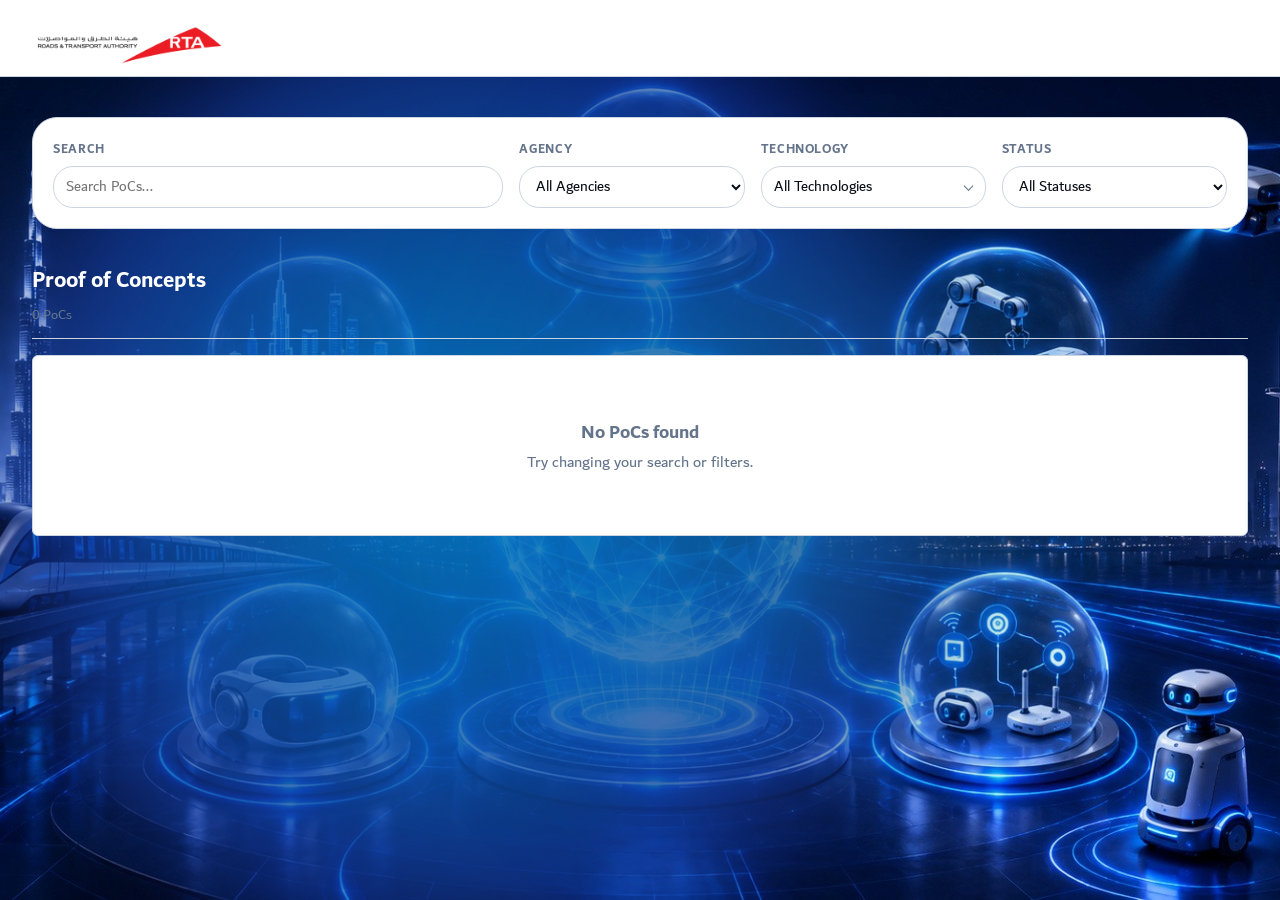
==== index.html @ e1329994 "DOCKER" ====
<!DOCTYPE html>
<html lang="en">
<head>
    <meta charset="UTF-8">
    <meta name="viewport" content="width=device-width, initial-scale=1.0">
    <meta name="description" content="Browse and filter proof-of-concept pilot projects by agency, technology, and status.">

    <title>PoC Gallery</title>

    <link rel="stylesheet" href="css/style.css">
    <link rel="icon" href="assets/favicon.png">
</head>

<body>
    <div id="app">

        <header class="header">
            <div class="header-content">
                <img 
                    src="assets/logo.png" 
                    alt="Logo" 
                    class="logo"
                    style="width: 200px;">
                <!-- <div class="header-actions">
                    <button class="header-button" id="refresh-button" type="button">
                        Refresh
                    </button>
                </div> -->
            </div>
        </header>

        <main class="main-content">

            <section class="filter-bar" role="search" aria-label="Filter proof-of-concepts">
                <div class="search-container">
                    <label for="search-input">Search</label>
                    <input
                        type="text"
                        id="search-input"
                        placeholder="Search PoCs..."
                        autocomplete="off"
                    >
                </div>

                <div class="filter-container">
                    <label for="agency-filter">Agency</label>
                    <select id="agency-filter">
                        <option value="all">All Agencies</option>
                    </select>
                </div>

                <div class="filter-container">
                <label>
                    Technology
                </label>

                <!-- CHANGED CLASS NAME -->
                <div
                    class="technology-multi-select"
                    id="technology-multi-select"
                >

                    <!-- CHANGED CLASS NAME -->
                    <button
                        type="button"
                        class="technology-trigger"
                        id="technology-trigger"
                    >

                        <span id="technology-selected-text">
                            All Technologies
                        </span>

                        <!-- Removed separate arrow span since CSS handles it via ::after -->

                    </button>

                    <!-- CHANGED CLASS NAME -->
                    <div
                        class="technology-menu"
                        id="technology-menu"
                        hidden
                    ></div>

                </div>
            </div>

                <div class="filter-container">
                    <label for="status-filter">Status</label>
                    <select id="status-filter">
                        <option value="all">All Statuses</option>
                        <option value="Complete">Complete</option>
                        <option value="In Progress">In Progress</option>
                        <option value="Planning">Planning</option>
                    </select>
                </div>
            </section>

            <section class="dashboard">
                <section class="gallery-section" aria-labelledby="gallery-heading">
                    <div class="section-header">
                        <div>
                            <h2 id="gallery-heading" style="color: white;">Proof of Concepts</h2>
                            <p id="poc-count" aria-live="polite" aria-atomic="true">0 PoCs</p>
                        </div>
                    </div>

                    <div
                        class="poc-grid"
                        id="poc-grid"
                        aria-live="polite"
                    ></div>

                    <div class="empty-state" id="empty-state" hidden>
                        <h3>No PoCs found</h3>
                        <p>Try changing your search or filters.</p>
                    </div>
                </section>
            </section>

        </main>

        <div
            class="modal-overlay"
            id="details-modal"
            aria-hidden="true"
        >
            <div
                class="details-modal"
                role="dialog"
                aria-modal="true"
                aria-labelledby="modal-title"
            >
                <div class="modal-header">
                    <h2 id="modal-title">PoC Details</h2>
                    <button
                        class="close-button"
                        id="close-modal"
                        type="button"
                        aria-label="Close details"
                    >
                        <span aria-hidden="true">&times;</span>
                    </button>
                </div>

                <div class="modal-content" id="modal-content"></div>
            </div>
        </div>

    </div>

    <script src="js/app.js"></script>
</body>
</html>
---- css/style.css ----
@font-face {
    font-family: "Dubai";
    src: url("../assets/font/Dubai-Regular.ttf") format("truetype");
    font-weight: 400;
    font-style: normal;
    font-display: swap;
}

@font-face {
    font-family: "Dubai";
    src: url("../assets/font/Dubai-Medium.ttf") format("truetype");
    font-weight: 500;
    font-style: normal;
    font-display: swap;
}

@font-face {
    font-family: "Dubai";
    src: url("../assets/font/Dubai-Bold.ttf") format("truetype");
    font-weight: 700;
    font-style: normal;
    font-display: swap;
}

@font-face {
    font-family: "Dubai";
    src: url("../assets/font/Dubai-Light.ttf") format("truetype");
    font-weight: 300;
    font-style: normal;
    font-display: swap;
}

/* =========================================================
   GOVERNMENT DIGITAL PORTAL
   Bright / Professional Light Mode / Modern Clean
========================================================= */

:root {
    /* Core surfaces: Bright, clean, crisp whites */
    --bg: #f4f6f9;
    --surface: #ffffff;
    --surface-secondary: #f8fafc;
    --surface-hover: #eef2f6;

    /* Typography */
    --text-primary: #090d16;
    --text-secondary: #334155;
    --text-muted: #64748b;
    --text-light: #94a3b8;

    /* Borders */
    --border: #cbd5e1;
    --border-strong: #94a3b8;

    /* Vibrant Royal Blue Primary */
    --primary: #191c84;
    --primary-dark: #13166e;
    --primary-soft: #eff6ff;

    /* Status - Vibrant Government Indicators */
    --success: #15803d;
    --success-soft: #f0fdf4;

    --warning: #b45309;
    --warning-soft: #fffbeb;

    --info: #0284c7;
    --info-soft: #f0f9ff;

    --danger: #dc2626;
    --danger-soft: #fef2f2;

    /* Fonts */
    --font-body: "Dubai", sans-serif;
    --font-heading: "Dubai", sans-serif;
    --font-mono: "Dubai", sans-serif;

    /* Radius */
    --radius-sm: 4px;
    --radius-md: 6px;
    --radius-lg: 8px;

    /* Shadows */
    --shadow-sm: 0 1px 3px rgba(37, 99, 235, 0.06), 0 1px 2px rgba(15, 23, 42, 0.04);
    --shadow-md: 0 10px 15px -3px rgba(37, 99, 235, 0.08), 0 4px 6px -4px rgba(15, 23, 42, 0.05);
    --shadow-modal: 0 25px 50px -12px rgba(15, 23, 42, 0.25);
}


/* =========================================================
   RESET
========================================================= */

* {
    box-sizing: border-box;
    margin: 0;
    padding: 0;
}

html {
    font-size: 17px; /* Increased base font size for clearer accessibility */
    scroll-behavior: smooth;
}

body {
    min-height: 100vh;
    font-family: var(--font-body);
    color: var(--text-primary);
    background: var(--bg);
    -webkit-font-smoothing: antialiased;
    text-rendering: optimizeLegibility;
}
/* =========================================================
   BACKGROUND IMAGE & PURE CSS HOVERING LIGHT
========================================================= */

body {
    position: relative;
    min-height: 100vh;
    font-family: var(--font-body);
    color: var(--text-primary);
    /* Set your background image here (replace '../assets/img/bgi.jpg' with your actual path) */
    background-image: linear-gradient(rgba(244, 246, 249, 0), rgba(244, 246, 249, 0)), url("../assets/images/bgi.jpeg");
    background-size: cover;
    background-position: center;
    background-attachment: fixed;
    -webkit-font-smoothing: antialiased;
    text-rendering: optimizeLegibility;
    overflow-x: hidden;
}

/* Clear out old canvas or scripts if any remain */
#node-network-canvas {
    display: none !important;
}

/* =========================================================
   PURE CSS HOVERING LIGHT (INCREASED BLOB SIZE)
========================================================= */

body::before {
    content: "";
    position: fixed;
    top: 0;
    left: 0;
    width: 950px;  /* Increased from 550px */
    height: 950px; /* Increased from 550px */
    background: radial-gradient(circle, rgba(2, 132, 199, 0.9) 0%, rgba(25, 28, 132, 0.7) 80%, transparent 80%);
    border-radius: 50%;
    pointer-events: none;
    z-index: -1;
    filter: blur(50px); /* Increased blur slightly for a softer, wider spread */
    animation: css-ambient-float 18s ease-in-out infinite alternate;
}

/* Secondary accent light */
body::after {
    content: "";
    position: fixed;
    bottom: 0;
    right: 0;
    width: 850px;  /* Increased from 480px */
    height: 850px; /* Increased from 480px */
    background: radial-gradient(circle, rgba(16, 185, 129, 0.18) 0%, rgba(25, 28, 132, 0.08) 60%, transparent 85%);
    border-radius: 50%;
    pointer-events: none;
    z-index: -1;
    filter: blur(60px); /* Increased blur for a larger, ambient feel */
    animation: css-ambient-float-reverse 22s ease-in-out infinite alternate;
}


/* =========================================================
   PURE CSS LIGHT ANIMATIONS
========================================================= */

@keyframes css-ambient-float {
    0% {
        transform: translate(-15vw, -15vh) scale(1);
    }
    33% {
        transform: translate(65vw, 20vh) scale(1.15);
    }
    66% {
        transform: translate(30vw, 75vh) scale(0.9);
    }
    100% {
        transform: translate(75vw, 65vh) scale(1.1);
    }
}

@keyframes css-ambient-float-reverse {
    0% {
        transform: translate(15vw, 15vh) scale(1);
    }
    33% {
        transform: translate(-55vw, -30vh) scale(1.1);
    }
    66% {
        transform: translate(-20vw, -70vh) scale(0.95);
    }
    100% {
        transform: translate(-70vw, -40vh) scale(1.2);
    }
}

button,
input,
select {
    font: inherit;
}

button {
    cursor: pointer;
}

a {
    color: inherit;
}

#app {
    min-height: 100vh;
}


/* =========================================================
   HEADER
========================================================= */

.header {
    position: sticky;
    top: 0;
    z-index: 100;
    background: #ffffff;
    border-bottom: 1px solid var(--border);
    box-shadow: var(--shadow-sm);
}

.header-content {
    max-width: 1600px;
    min-height: 76px;
    margin: 0 auto;
    padding: 0 32px;
    display: flex;
    align-items: center;
    justify-content: space-between;
}

.logo {
    display: flex;
    align-items: center;
    gap: 12px;
    font-family: var(--font-heading);
    font-size: 1.2rem;
    font-weight: 700;
    color: var(--text-primary);
}

.logo::before {
    content: "";
    width: 16px;
    height: 16px;
    border-radius: var(--radius-sm);
    background: var(--primary);
    box-shadow: 0 0 8px rgba(37, 99, 235, 0.4);
}

.header-actions {
    display: flex;
    align-items: center;
    gap: 8px;
}

.header-button {
    height: 40px;
    padding: 0 16px;

    display: flex;
    align-items: center;
    justify-content: center;

    border: 1px solid var(--border);
    border-radius: var(--radius-sm);
    background: #ffffff;
    color: var(--text-secondary);

    font-size: 0.85rem;
    font-weight: 500;

    transition: all 0.15s ease;
}

.header-button:hover {
    background: var(--primary-soft);
    border-color: var(--primary);
    color: var(--primary);
}


/* =========================================================
   MAIN
========================================================= */

.main-content {
    width: 100%;
    max-width: 1600px;
    margin: 0 auto;
    padding: 40px 32px 64px;
}


/* =========================================================
   HERO
========================================================= */

.hero {
    margin-bottom: 32px;
}

.hero-eyebrow {
    display: inline-flex;
    margin-bottom: 8px;
    color: var(--primary);
    font-family: var(--font-mono);
    font-size: 0.8rem;
    font-weight: 600;
    letter-spacing: 0.05em;
    text-transform: uppercase;
}

.hero h1 {
    margin-bottom: 10px;
    color: var(--text-primary);
    font-family: var(--font-heading);
    font-size: clamp(2.2rem, 3.2vw, 2.9rem);
    font-weight: 700;
    line-height: 1.2;
}

.hero p {
    max-width: 740px;
    color: var(--text-secondary);
    font-size: 1rem;
    line-height: 1.6;
}


/* =========================================================
   HERO STATS
========================================================= */

.hero-stats {
    display: flex;
    flex-wrap: wrap;
    gap: 8px;
    margin-top: 20px;
}

.hero-stat {
    padding: 6px 12px;
    background: #ffffff;
    border: 1px solid var(--border);
    border-radius: var(--radius-sm);
    color: var(--text-secondary);
    font-family: var(--font-mono);
    font-size: 0.8rem;
}

.hero-stat strong {
    color: var(--primary);
    font-weight: 600;
}


/* =========================================================
   FILTER BAR
========================================================= */

.filter-bar {
    position: relative;
    z-index: 50;
    display: grid;
    grid-template-columns: minmax(300px, 2fr) repeat(3, minmax(160px, 1fr));
    gap: 16px;
    padding: 20px;
    margin-bottom: 32px;
    background: #ffffff;
    border: 1px solid var(--border);
    border-radius: var(--radius-md);
    box-shadow: var(--shadow-sm);
    align-items: start;
    overflow: visible;
}

.search-container,
.filter-container {
    position: relative;
    min-width: 0;
    display: flex;
    flex-direction: column;
    gap: 6px;
    overflow: visible;
}

.search-container label,
.filter-container label {
    color: var(--text-muted);
    font-size: 0.75rem;
    font-weight: 600;
    letter-spacing: 0.05em;
    text-transform: uppercase;
}

.search-container input,
.filter-container select {
    width: 100%;
    height: 42px;
    padding: 0 12px;
    background: #ffffff;
    border: 1px solid var(--border);
    border-radius: var(--radius-sm);
    color: var(--text-primary);
    font-size: 0.9rem;
    outline: none;
    transition: border-color 0.15s ease, box-shadow 0.15s ease;
}

.search-container input:hover,
.filter-container select:hover {
    border-color: var(--border-strong);
}

.search-container input:focus,
.filter-container select:focus {
    border-color: var(--primary);
    box-shadow: 0 0 0 3px rgba(37, 99, 235, 0.15);
}


/* =========================================================
   TECHNOLOGY MULTI SELECT & TRIGGER
========================================================= */

.technology-multi-select {
    position: relative;
    width: 100%;
    min-width: 0;
    height: 42px;
    z-index: 100;
}

.technology-multi-select.open {
    z-index: 9999;
}

.technology-trigger {
    position: relative;
    width: 100%;
    height: 42px;
    display: flex;
    align-items: center;
    justify-content: space-between;
    padding: 0 36px 0 12px;
    background: #ffffff;
    border: 1px solid var(--border);
    border-radius: var(--radius-sm);
    color: var(--text-primary);
    font-family: var(--font-body);
    font-size: 0.9rem;
    text-align: left;
    white-space: nowrap;
    overflow: hidden;
    text-overflow: ellipsis;
    cursor: pointer;
    transition: border-color 0.15s ease, box-shadow 0.15s ease;
}

.technology-trigger:hover {
    border-color: var(--border-strong);
}

.technology-multi-select.open .technology-trigger {
    border-color: var(--primary);
    box-shadow: 0 0 0 3px rgba(37, 99, 235, 0.15);
}

.technology-trigger::after {
    content: "";
    position: absolute;
    right: 13px;
    top: 50%;
    width: 6px;
    height: 6px;
    border-right: 1.5px solid var(--text-muted);
    border-bottom: 1.5px solid var(--text-muted);
    transform: translateY(-65%) rotate(45deg);
    transition: transform 0.15s ease;
}

.technology-multi-select.open .technology-trigger::after {
    transform: translateY(-25%) rotate(225deg);
}


/* =========================================================
   TECHNOLOGY DROPDOWN MENU & OPTIONS
========================================================= */

.technology-menu {
    position: absolute;
    top: calc(100% + 4px);
    left: 0;
    width: 100%;
    min-width: 220px;
    max-height: 260px;
    display: block;
    padding: 6px;
    background: #ffffff;
    border: 1px solid var(--border);
    border-radius: var(--radius-md);
    box-shadow: var(--shadow-modal);
    z-index: 10000;
    overflow-y: auto;
    box-sizing: border-box;
    isolation: isolate;
}

.technology-menu[hidden] {
    display: none !important;
}

.multi-select-option {
    width: 100%;
    min-height: 38px;
    display: flex;
    align-items: center;
    gap: 10px;
    padding: 6px 10px;
    border: 0;
    border-radius: var(--radius-sm);
    background: transparent;
    color: var(--text-secondary);
    font-size: 0.88rem;
    cursor: pointer;
    transition: background 0.1s ease, color 0.1s ease;
}

.multi-select-option:hover {
    background: var(--primary-soft);
    color: var(--primary);
}

.multi-select-option input[type="checkbox"] {
    flex: 0 0 auto;
    width: 15px;
    height: 15px;
    accent-color: var(--primary);
    cursor: pointer;
}

.multi-select-option span {
    min-width: 0;
    overflow: hidden;
    color: inherit;
    white-space: nowrap;
    text-overflow: ellipsis;
}


/* =========================================================
   SECTION HEADER
========================================================= */

.section-header {
    display: flex;
    align-items: flex-end;
    justify-content: space-between;
    margin-bottom: 16px;
    padding-bottom: 12px;
    border-bottom: 1px solid var(--border);
}

.section-header h2 {
    color: var(--text-primary);
    font-family: var(--font-heading);
    font-size: 1.35rem;
    font-weight: 700;
}

.section-header p {
    margin-top: 4px;
    color: var(--text-muted);
    font-size: 0.85rem;
}


/* =========================================================
   POC GRID & CARD
========================================================= */

.poc-grid {
    display: grid;
    grid-template-columns: repeat(3, minmax(0, 1fr));
    gap: 20px;
}

.poc-card {
    position: relative;
    display: flex;
    flex-direction: column;
    min-width: 0;
    min-height: 330px;
    overflow: hidden;
    background: #ffffff;
    border: 1px solid var(--border);
    border-radius: var(--radius-md);
    box-shadow: var(--shadow-sm);
    transition: border-color 0.15s ease, box-shadow 0.15s ease, transform 0.15s ease;
}

.poc-card:hover {
    border-color: var(--primary);
    box-shadow: var(--shadow-md);
    transform: translateY(-2px);
}


/* =========================================================
   STATUS LINE
========================================================= */

.poc-status-line {
    width: 100%;
    height: 15px;
    flex: 0 0 15px;
    background: var(--text-muted);
}

.poc-card.status-complete .poc-status-line,
.poc-card.status-completed .poc-status-line {
    background: var(--success);
}

.poc-card.status-progress .poc-status-line,
.poc-card.status-in-progress .poc-status-line {
    background: var(--warning);
}

.poc-card.status-planning .poc-status-line {
    background: var(--info);
}

.poc-card.status-blocked .poc-status-line {
    background: var(--danger);
}


/* =========================================================
   CARD CONTENT & BADGES
========================================================= */

.poc-card-content {
    flex: 1;
    display: flex;
    flex-direction: column;
    padding: 22px;
}

.poc-card-top {
    display: flex;
    align-items: flex-start;
    justify-content: space-between;
    gap: 12px;
    margin-bottom: 12px;
}

.poc-agency {
    color: var(--text-muted);
    font-family: var(--font-mono);
    font-size: 0.75rem;
    font-weight: 600;
    letter-spacing: 0.05em;
    text-transform: uppercase;
}

.status-badge {
    display: inline-flex;
    align-items: center;
    padding: 4px 9px;
    border-radius: var(--radius-sm);
    font-family: var(--font-mono);
    font-size: 0.7rem;
    font-weight: 600;
    letter-spacing: 0.03em;
    text-transform: uppercase;
    white-space: nowrap;
    border: 1px solid transparent;
}

.status-badge.complete,
.status-badge.completed {
    background: var(--success-soft);
    border-color: rgba(21, 128, 61, 0.25);
    color: var(--success);
}

.status-badge.progress,
.status-badge.in-progress {
    background: var(--warning-soft);
    border-color: rgba(180, 83, 9, 0.25);
    color: var(--warning);
}

.status-badge.planning {
    background: var(--info-soft);
    border-color: rgba(2, 132, 199, 0.25);
    color: var(--info);
}

.status-badge.blocked {
    background: var(--danger-soft);
    border-color: rgba(220, 38, 38, 0.25);
    color: var(--danger);
}

.poc-card h3 {
    margin-bottom: 8px;
    color: var(--text-primary);
    font-family: var(--font-heading);
    font-size: 1.18rem;
    font-weight: 700;
    line-height: 1.3;
}

.poc-card-description {
    margin-bottom: 16px;
    color: var(--text-secondary);
    font-size: 0.92rem;
    line-height: 1.55;
}

.poc-technologies {
    display: flex;
    flex-wrap: wrap;
    gap: 6px;
    margin-top: auto;
}

.tech-badge {
    display: inline-flex;
    align-items: center;
    padding: 4px 8px;
    background: var(--surface-secondary);
    border: 1px solid var(--border);
    border-radius: var(--radius-sm);
    color: var(--text-secondary);
    font-family: var(--font-mono);
    font-size: 0.72rem;
}


/* =========================================================
   CARD FOOTER & ACTIONS
========================================================= */

.poc-card-footer {
    min-height: 52px;
    display: flex;
    align-items: center;
    justify-content: space-between;
    gap: 12px;
    padding: 12px 22px;
    border-top: 1px solid var(--border);
    background: var(--surface-secondary);
}

.team-count {
    color: var(--text-muted);
    font-size: 0.82rem;
}

.view-details-button {
    display: inline-flex;
    align-items: center;
    gap: 4px;
    padding: 0;
    border: none;
    background: transparent;
    color: var(--primary);
    font-size: 0.82rem;
    font-weight: 600;
    letter-spacing: 0.02em;
    text-transform: uppercase;
    transition: color 0.15s ease;
}

.view-details-button:hover {
    color: var(--primary-dark);
    text-decoration: underline;
}


/* =========================================================
   EMPTY STATE
========================================================= */

#empty-state {
    padding: 60px 20px;
    text-align: center;
    color: var(--text-muted);
    background: #ffffff;
    border: 1px solid var(--border);
    border-radius: var(--radius-md);
    font-size: 0.95rem;
}

#empty-state[hidden] {
    display: none;
}


/* =========================================================
   MODAL OVERLAY & DETAILS MODAL
========================================================= */

.modal-overlay {
    position: fixed;
    inset: 0;
    z-index: 500;
    display: flex;
    align-items: center;
    justify-content: center;
    padding: 24px;
    background: rgba(15, 23, 42, 0.45);
    backdrop-filter: blur(3px);
    -webkit-backdrop-filter: blur(3px);
    opacity: 0;
    visibility: hidden;
    pointer-events: none;
    transition: opacity 0.2s ease, visibility 0.2s ease;
}

.modal-overlay.open {
    opacity: 1;
    visibility: visible;
    pointer-events: auto;
}

.details-modal {
    position: relative;
    width: min(920px, 100%);
    max-height: calc(100vh - 48px);
    display: flex;
    flex-direction: column;
    overflow: hidden;
    background: #ffffff;
    border: 1px solid var(--border);
    border-radius: var(--radius-lg);
    box-shadow: var(--shadow-modal);
    transform: translateY(10px);
    transition: transform 0.2s ease;
}

.modal-overlay.open .details-modal {
    transform: translateY(0);
}

.modal-header {
    min-height: 64px;
    flex: 0 0 auto;
    padding: 0 24px;
    display: flex;
    align-items: center;
    justify-content: space-between;
    border-bottom: 1px solid var(--border);
    background: var(--surface-secondary);
}

.modal-header h2 {
    color: var(--text-muted);
    font-family: var(--font-mono);
    font-size: 0.8rem;
    font-weight: 600;
    letter-spacing: 0.05em;
    text-transform: uppercase;
}

.close-button {
    width: 36px;
    height: 36px;
    display: inline-flex;
    align-items: center;
    justify-content: center;
    border: 1px solid var(--border);
    border-radius: var(--radius-sm);
    background: #ffffff;
    color: var(--text-secondary);
    font-size: 1.1rem;
    transition: all 0.15s ease;
}

.close-button:hover {
    background: var(--primary-soft);
    border-color: var(--primary);
    color: var(--primary);
}

.modal-content {
    flex: 1;
    min-height: 0;
    padding: 0;
    overflow-y: auto;
}


/* =========================================================
   DRAWER CONTENT & MODAL ACTIONS
========================================================= */

.drawer-poc {
    padding: 36px;
}

.drawer-poc-header {
    display: flex;
    align-items: center;
    justify-content: space-between;
    gap: 16px;
    margin-bottom: 16px;
    padding-bottom: 16px;
    border-bottom: 1px solid var(--border);
}

.drawer-agency {
    color: var(--text-muted);
    font-family: var(--font-mono);
    font-size: 0.8rem;
    font-weight: 600;
    letter-spacing: 0.05em;
    text-transform: uppercase;
}

.drawer-poc > h1 {
    max-width: 800px;
    margin-bottom: 14px;
    color: var(--text-primary);
    font-family: var(--font-heading);
    font-size: clamp(1.6rem, 2.6vw, 2.2rem);
    font-weight: 700;
    line-height: 1.25;
}

.drawer-description {
    max-width: 780px;
    margin-bottom: 24px;
    color: var(--text-secondary);
    font-size: 0.98rem;
    line-height: 1.65;
}

.poc-actions {
    display: flex;
    flex-wrap: wrap;
    gap: 10px;
    margin-bottom: 28px;
    padding-bottom: 24px;
    border-bottom: 1px solid var(--border);
}

.poc-link {
    min-height: 40px;
    display: inline-flex;
    align-items: center;
    justify-content: center;
    padding: 0 18px;
    border: 1px solid var(--border);
    border-radius: var(--radius-sm);
    background: #ffffff;
    color: var(--primary);
    font-size: 0.88rem;
    font-weight: 600;
    text-decoration: none;
    transition: all 0.15s ease;
}

.poc-link:hover {
    background: var(--primary-soft);
    border-color: var(--primary);
}

.poc-actions .poc-link:first-child {
    background: var(--primary);
    border-color: var(--primary);
    color: #ffffff;
}

.poc-actions .poc-link:first-child:hover {
    background: var(--primary-dark);
}


/* =========================================================
   MODAL SECTIONS & MEDIA PREVIEW
========================================================= */

.drawer-section {
    margin-top: 28px;
    padding-top: 24px;
    border-top: 1px solid var(--border);
}

.drawer-section:first-of-type {
    margin-top: 0;
}

.drawer-section h3 {
    margin-bottom: 14px;
    color: var(--text-primary);
    font-family: var(--font-heading);
    font-size: 1.1rem;
    font-weight: 700;
}

.media-preview {
    min-height: 180px;
    display: flex;
    flex-direction: column;
    align-items: center;
    justify-content: center;
    gap: 10px;
    background: var(--surface-secondary);
    border: 1px solid var(--border);
    border-radius: var(--radius-md);
    color: var(--text-muted);
    font-size: 0.88rem;
    cursor: pointer;
    transition: all 0.15s ease;
}

.media-preview:hover {
    border-color: var(--primary);
    background: var(--primary-soft);
    color: var(--primary);
}

.play-button {
    width: 44px;
    height: 44px;
    display: flex;
    align-items: center;
    justify-content: center;
    padding-left: 2px;
    border-radius: 50%;
    background: var(--primary);
    color: #ffffff;
    font-size: 0.9rem;
    box-shadow: 0 0 10px rgba(37, 99, 235, 0.3);
}

.benefits-list {
    display: flex;
    flex-direction: column;
    gap: 10px;
    padding: 0;
    list-style: none;
}

.benefits-list li {
    position: relative;
    padding-left: 20px;
    color: var(--text-secondary);
    font-size: 0.92rem;
    line-height: 1.55;
}

.benefits-list li::before {
    content: "";
    position: absolute;
    left: 0;
    top: 0.65em;
    width: 6px;
    height: 6px;
    border-radius: 50%;
    background: var(--success);
    transform: translateY(-50%);
}

.tech-stack {
    display: flex;
    flex-wrap: wrap;
    gap: 6px;
}

.tech-stack .tech-badge {
    padding: 5px 10px;
    background: var(--surface-secondary);
    border-color: var(--border);
    font-size: 0.78rem;
}


/* =========================================================
   TEAM GRID
========================================================= */

.team-grid {
    display: grid;
    grid-template-columns: repeat(2, minmax(0, 1fr));
    gap: 10px;
}

.team-member {
    min-height: 60px;
    display: flex;
    align-items: center;
    gap: 12px;
    padding: 10px 12px;
    background: var(--surface-secondary);
    border: 1px solid var(--border);
    border-radius: var(--radius-sm);
}

.team-avatar {
    width: 40px;
    height: 40px;
    flex-shrink: 0;
    border-radius: 50%;
    overflow: hidden;
    display: flex;
    align-items: center;
    justify-content: center;
}

.team-avatar-image {
    object-fit: cover;
    background: var(--surface-secondary);
}

.team-avatar-empty {
    background: var(--surface-secondary);
    border: 1px solid var(--border);
    color: var(--text-light);
}

.team-avatar-empty svg {
    width: 21px;
    height: 21px;
}

.team-member-info {
    min-width: 0;
    display: flex;
    flex-direction: column;
    gap: 2px;
}

.team-member-info strong {
    color: var(--text-primary);
    font-size: 0.86rem;
    font-weight: 600;
}

.team-member-info span {
    color: var(--text-muted);
    font-size: 0.76rem;
}


/* =========================================================
   FOCUS STATES
========================================================= */

button:focus-visible,
input:focus-visible,
select:focus-visible,
a:focus-visible,
.media-preview:focus-visible {
    outline: 2px solid var(--primary);
    outline-offset: 2px;
}


/* =========================================================
   RESPONSIVE — TABLET & MOBILE
========================================================= */

@media (max-width: 1200px) {
    .poc-grid {
        grid-template-columns: repeat(2, minmax(0, 1fr));
    }
    .filter-bar {
        grid-template-columns: repeat(2, minmax(0, 1fr));
    }
    .search-container {
        grid-column: 1 / -1;
    }
}

@media (max-width: 700px) {
    .header-content {
        padding: 0 16px;
    }
    .main-content {
        padding: 24px 16px 40px;
    }
    .filter-bar {
        grid-template-columns: 1fr;
    }
    .search-container {
        grid-column: auto;
    }
    .poc-grid {
        grid-template-columns: 1fr;
    }
    .section-header {
        align-items: flex-start;
        flex-direction: column;
        gap: 4px;
    }
    .technology-menu {
        width: 100%;
        max-height: 240px;
    }
    .modal-overlay {
        align-items: flex-end;
        padding: 0;
    }
    .details-modal {
        width: 100%;
        max-height: calc(100vh - 10px);
        border-radius: var(--radius-lg) var(--radius-lg) 0 0;
    }
    .drawer-poc {
        padding: 24px 20px;
    }
    .drawer-poc-header {
        align-items: flex-start;
        flex-direction: column;
        gap: 8px;
    }
    .poc-actions {
        display: grid;
        grid-template-columns: 1fr 1fr;
    }
    .poc-actions .poc-link {
        width: 100%;
    }
    .team-grid {
        grid-template-columns: 1fr;
    }
}

@media (max-width: 430px) {
    .poc-actions {
        grid-template-columns: 1fr;
    }
}

@media (prefers-reduced-motion: reduce) {
    *,
    *::before,
    *::after {
        animation-duration: 0.01ms !important;
        animation-iteration-count: 1 !important;
        transition-duration: 0.01ms !important;
        scroll-behavior: auto !important;
    }
}

.poc-card {
    cursor: pointer;
}

.poc-card:focus-visible {
    outline: 3px solid currentColor;
    outline-offset: 3px;
}

.view-details-button {
    pointer-events: none;
}

.team-avatars {
    display: flex;
    align-items: center;
}

.team-avatar {
    width: 32px;
    height: 32px;
    border-radius: 50%;
    overflow: hidden;
    position: relative;
    background: #e5e7eb;
    border: 2px solid #ffffff;
    margin-left: -8px;
    flex-shrink: 0;
}

.team-avatar:first-child {
    margin-left: 0;
}

.team-avatar img {
    width: 100%;
    height: 100%;
    display: block;
    object-fit: cover;
}

.avatar-empty {
    display: flex;
    align-items: center;
    justify-content: center;
}

.avatar-placeholder {
    width: 14px;
    height: 14px;
    border-radius: 50%;
    background: #9ca3af;
    position: relative;
}

.avatar-placeholder::after {
    content: "";
    position: absolute;
    width: 22px;
    height: 11px;
    border-radius: 12px 12px 0 0;
    background: #9ca3af;
    left: 50%;
    transform: translateX(-50%);
    top: 13px;
}

.team-avatar-more {
    display: flex;
    align-items: center;
    justify-content: center;
    font-size: 11px;
    font-weight: 600;
    color: #4b5563;
    background: #f3f4f6;
}

/* =========================================================
   ROUNDED FILTER CONTROLS
========================================================= */

.filter-bar {
    border-radius: 25px;
}

.search-container input,
.filter-container select,
.technology-trigger {
    border-radius: 20px;
}

.technology-menu {
    border-radius: 20px;
}

.multi-select-option {
    border-radius: 16px;
}
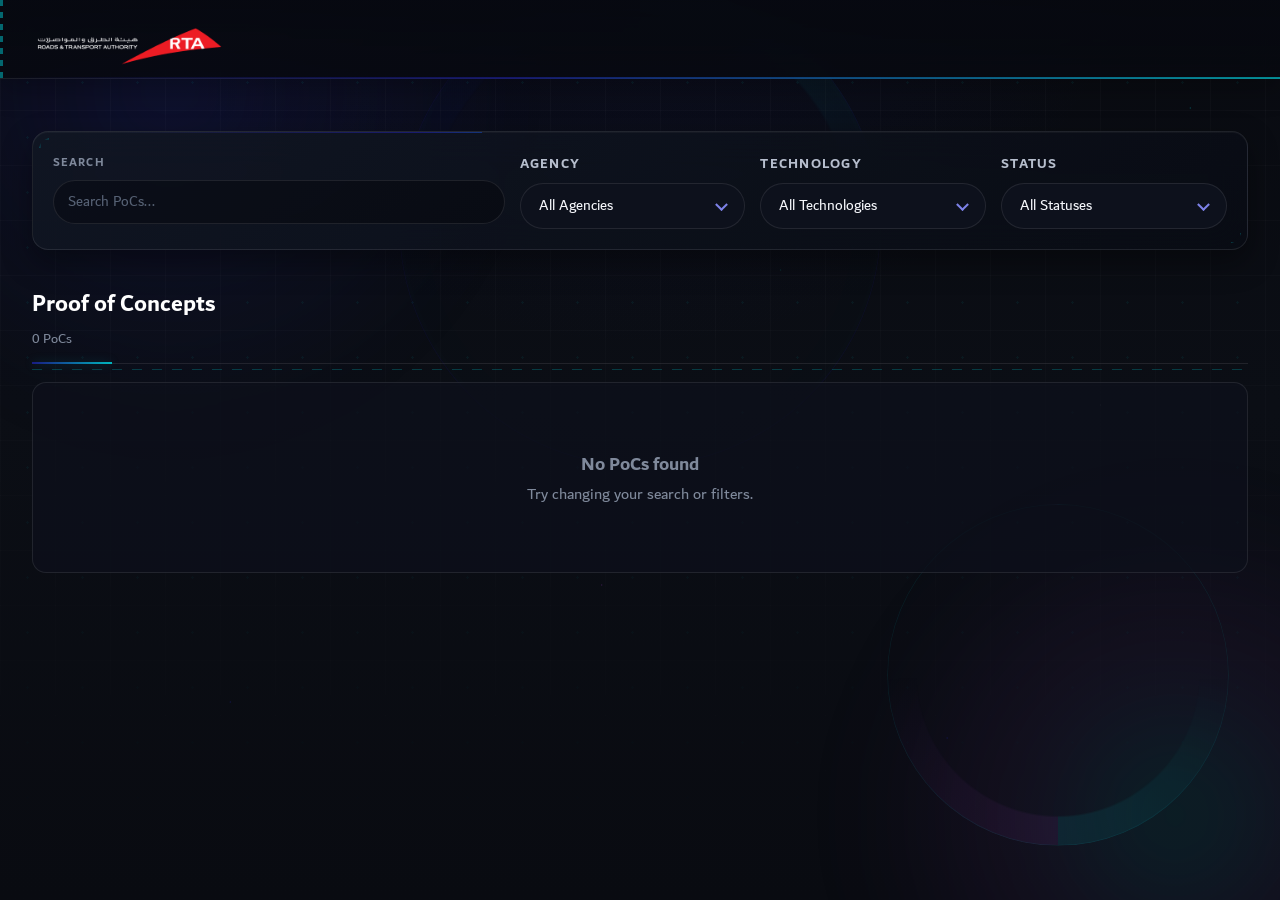
==== commit cb2b3e37: "Fixing Dropdowns" ====
--- a/index.html
+++ b/index.html
@@ -32,68 +32,120 @@
         <main class="main-content">
 
             <section class="filter-bar" role="search" aria-label="Filter proof-of-concepts">
+
+                <!-- SEARCH -->
                 <div class="search-container">
+
                     <label for="search-input">Search</label>
+
                     <input
                         type="text"
                         id="search-input"
                         placeholder="Search PoCs..."
                         autocomplete="off"
                     >
-                </div>
-
+
+                </div>
+
+
+                <!-- AGENCY -->
                 <div class="filter-container">
-                    <label for="agency-filter">Agency</label>
-                    <select id="agency-filter">
-                        <option value="all">All Agencies</option>
-                    </select>
-                </div>
-
+
+                    <label>Agency</label>
+
+                    <div
+                        class="filter-multi-select"
+                        id="agency-multi-select"
+                    >
+
+                        <button
+                            type="button"
+                            class="filter-trigger"
+                            id="agency-trigger"
+                        >
+
+                            <span id="agency-selected-text">
+                                All Agencies
+                            </span>
+
+                        </button>
+
+                        <div
+                            class="filter-menu"
+                            id="agency-menu"
+                            hidden
+                        ></div>
+
+                    </div>
+
+                </div>
+
+
+                <!-- TECHNOLOGY -->
                 <div class="filter-container">
-                <label>
-                    Technology
-                </label>
-
-                <!-- CHANGED CLASS NAME -->
-                <div
-                    class="technology-multi-select"
-                    id="technology-multi-select"
-                >
-
-                    <!-- CHANGED CLASS NAME -->
-                    <button
-                        type="button"
-                        class="technology-trigger"
-                        id="technology-trigger"
-                    >
-
-                        <span id="technology-selected-text">
-                            All Technologies
-                        </span>
-
-                        <!-- Removed separate arrow span since CSS handles it via ::after -->
-
-                    </button>
-
-                    <!-- CHANGED CLASS NAME -->
-                    <div
-                        class="technology-menu"
-                        id="technology-menu"
-                        hidden
-                    ></div>
-
-                </div>
-            </div>
-
+
+                    <label>Technology</label>
+
+                    <div
+                        class="filter-multi-select"
+                        id="technology-multi-select"
+                    >
+
+                        <button
+                            type="button"
+                            class="filter-trigger"
+                            id="technology-trigger"
+                        >
+
+                            <span id="technology-selected-text">
+                                All Technologies
+                            </span>
+
+                        </button>
+
+                        <div
+                            class="filter-menu"
+                            id="technology-menu"
+                            hidden
+                        ></div>
+
+                    </div>
+
+                </div>
+
+
+                <!-- STATUS -->
                 <div class="filter-container">
-                    <label for="status-filter">Status</label>
-                    <select id="status-filter">
-                        <option value="all">All Statuses</option>
-                        <option value="Complete">Complete</option>
-                        <option value="In Progress">In Progress</option>
-                        <option value="Planning">Planning</option>
-                    </select>
-                </div>
+
+                    <label>Status</label>
+
+                    <div
+                        class="filter-multi-select"
+                        id="status-multi-select"
+                    >
+
+                        <button
+                            type="button"
+                            class="filter-trigger"
+                            id="status-trigger"
+                        >
+
+                            <span id="status-selected-text">
+                                All Statuses
+                            </span>
+
+                        </button>
+
+                        <div
+                            class="filter-menu"
+                            id="status-menu"
+                            hidden
+                        ></div>
+
+                    </div>
+
+                </div>
+
             </section>
 
             <section class="dashboard">
--- a/css/style.css
+++ b/css/style.css
@@ -1,3 +1,22 @@
+/* =========================================================
+   RTA POC GALLERY
+   Dark Digital Government Interface
+   RTA-inspired visual system — v2 "Command Center" upgrade
+========================================================= */
+
+
+/* =========================================================
+   FONTS
+========================================================= */
+
+@font-face {
+    font-family: "Dubai";
+    src: url("../assets/font/Dubai-Light.ttf") format("truetype");
+    font-weight: 300;
+    font-style: normal;
+    font-display: swap;
+}
+
 @font-face {
     font-family: "Dubai";
     src: url("../assets/font/Dubai-Regular.ttf") format("truetype");
@@ -22,68 +41,123 @@
     font-display: swap;
 }
 
-@font-face {
-    font-family: "Dubai";
-    src: url("../assets/font/Dubai-Light.ttf") format("truetype");
-    font-weight: 300;
-    font-style: normal;
-    font-display: swap;
-}
-
-/* =========================================================
-   GOVERNMENT DIGITAL PORTAL
-   Bright / Professional Light Mode / Modern Clean
+
+/* =========================================================
+   DESIGN TOKENS
 ========================================================= */
 
 :root {
-    /* Core surfaces: Bright, clean, crisp whites */
-    --bg: #f4f6f9;
-    --surface: #ffffff;
-    --surface-secondary: #f8fafc;
-    --surface-hover: #eef2f6;
-
-    /* Typography */
-    --text-primary: #090d16;
-    --text-secondary: #334155;
-    --text-muted: #64748b;
-    --text-light: #94a3b8;
-
-    /* Borders */
-    --border: #cbd5e1;
-    --border-strong: #94a3b8;
-
-    /* Vibrant Royal Blue Primary */
-    --primary: #191c84;
-    --primary-dark: #13166e;
-    --primary-soft: #eff6ff;
-
-    /* Status - Vibrant Government Indicators */
-    --success: #15803d;
-    --success-soft: #f0fdf4;
-
-    --warning: #b45309;
-    --warning-soft: #fffbeb;
-
-    --info: #0284c7;
-    --info-soft: #f0f9ff;
-
-    --danger: #dc2626;
-    --danger-soft: #fef2f2;
-
-    /* Fonts */
+
+    /* -----------------------------------------------------
+       RTA CORE COLORS
+    ----------------------------------------------------- */
+
+    --rta-blue: #191c84;
+    --rta-blue-hover: #13166e;
+
+    --rta-red: #d23527;
+    --rta-yellow: #fdb813;
+    --rta-green: #00af54;
+    --rta-purple: #6f2d91;
+    --rta-cyan: #00b4bd;
+
+    --black: #000000;
+
+
+    /* -----------------------------------------------------
+       BACKGROUND SYSTEM
+    ----------------------------------------------------- */
+
+    --bg: #05070d;
+    --bg-secondary: #080b14;
+    --bg-tertiary: #0c101b;
+
+    --surface: #0d111c;
+    --surface-secondary: #111623;
+    --surface-hover: #151b2a;
+    --surface-active: #192033;
+
+    --surface-glass: rgba(13, 17, 28, 0.78);
+
+
+    /* -----------------------------------------------------
+       TYPOGRAPHY
+    ----------------------------------------------------- */
+
+    --text-primary: #f5f7fb;
+    --text-secondary: #b6becd;
+    --text-muted: #7f899b;
+    --text-light: #566174;
+
+    --text-blue: #7d82e8;
+
+
+    /* -----------------------------------------------------
+       BORDERS
+    ----------------------------------------------------- */
+
+    --border: rgba(255, 255, 255, 0.09);
+    --border-light: rgba(255, 255, 255, 0.13);
+    --border-strong: rgba(255, 255, 255, 0.19);
+
+    --border-blue: rgba(25, 28, 132, 0.65);
+    --border-cyan: rgba(0, 180, 189, 0.5);
+
+
+    /* -----------------------------------------------------
+       STATUS COLORS
+    ----------------------------------------------------- */
+
+    --success: #00af54;
+    --success-soft: rgba(0, 175, 84, 0.11);
+
+    --warning: #fdb813;
+    --warning-soft: rgba(253, 184, 19, 0.11);
+
+    --info: #00b4bd;
+    --info-soft: rgba(0, 180, 189, 0.11);
+
+    --danger: #d23527;
+    --danger-soft: rgba(210, 53, 39, 0.11);
+
+
+    /* -----------------------------------------------------
+       FONTS
+    ----------------------------------------------------- */
+
     --font-body: "Dubai", sans-serif;
     --font-heading: "Dubai", sans-serif;
     --font-mono: "Dubai", sans-serif;
 
-    /* Radius */
-    --radius-sm: 4px;
-    --radius-md: 6px;
-    --radius-lg: 8px;
-
-    /* Shadows */
-    --shadow-sm: 0 1px 3px rgba(37, 99, 235, 0.06), 0 1px 2px rgba(15, 23, 42, 0.04);
-    --shadow-md: 0 10px 15px -3px rgba(37, 99, 235, 0.08), 0 4px 6px -4px rgba(15, 23, 42, 0.05);
-    --shadow-modal: 0 25px 50px -12px rgba(15, 23, 42, 0.25);
+
+    /* -----------------------------------------------------
+       RADIUS
+    ----------------------------------------------------- */
+
+    --radius-sm: 6px;
+    --radius-md: 10px;
+    --radius-lg: 14px;
+    --radius-pill: 999px;
+
+
+    /* -----------------------------------------------------
+       SHADOWS
+    ----------------------------------------------------- */
+
+    --shadow-sm:
+        0 4px 14px rgba(0, 0, 0, 0.28);
+
+    --shadow-md:
+        0 12px 30px rgba(0, 0, 0, 0.38);
+
+    --shadow-lg:
+        0 24px 60px rgba(0, 0, 0, 0.52);
+
+    --shadow-blue:
+        0 0 30px rgba(25, 28, 132, 0.22);
+
+    --shadow-cyan:
+        0 0 30px rgba(0, 180, 189, 0.14);
 }
 
 
@@ -98,110 +172,35 @@
 }
 
 html {
-    font-size: 17px; /* Increased base font size for clearer accessibility */
+    font-size: 17px;
     scroll-behavior: smooth;
+    position: relative;
 }
 
 body {
     min-height: 100vh;
+    position: relative;
+
     font-family: var(--font-body);
     color: var(--text-primary);
-    background: var(--bg);
+
+    background:
+        radial-gradient(
+            circle at 50% -20%,
+            rgba(25, 28, 132, 0.16),
+            transparent 42%
+        ),
+        linear-gradient(
+            180deg,
+            #05070d 0%,
+            #070a11 45%,
+            #05070d 100%
+        );
+
     -webkit-font-smoothing: antialiased;
     text-rendering: optimizeLegibility;
-}
-/* =========================================================
-   BACKGROUND IMAGE & PURE CSS HOVERING LIGHT
-========================================================= */
-
-body {
-    position: relative;
-    min-height: 100vh;
-    font-family: var(--font-body);
-    color: var(--text-primary);
-    /* Set your background image here (replace '../assets/img/bgi.jpg' with your actual path) */
-    background-image: linear-gradient(rgba(244, 246, 249, 0), rgba(244, 246, 249, 0)), url("../assets/images/bgi.jpeg");
-    background-size: cover;
-    background-position: center;
-    background-attachment: fixed;
-    -webkit-font-smoothing: antialiased;
-    text-rendering: optimizeLegibility;
+
     overflow-x: hidden;
-}
-
-/* Clear out old canvas or scripts if any remain */
-#node-network-canvas {
-    display: none !important;
-}
-
-/* =========================================================
-   PURE CSS HOVERING LIGHT (INCREASED BLOB SIZE)
-========================================================= */
-
-body::before {
-    content: "";
-    position: fixed;
-    top: 0;
-    left: 0;
-    width: 950px;  /* Increased from 550px */
-    height: 950px; /* Increased from 550px */
-    background: radial-gradient(circle, rgba(2, 132, 199, 0.9) 0%, rgba(25, 28, 132, 0.7) 80%, transparent 80%);
-    border-radius: 50%;
-    pointer-events: none;
-    z-index: -1;
-    filter: blur(50px); /* Increased blur slightly for a softer, wider spread */
-    animation: css-ambient-float 18s ease-in-out infinite alternate;
-}
-
-/* Secondary accent light */
-body::after {
-    content: "";
-    position: fixed;
-    bottom: 0;
-    right: 0;
-    width: 850px;  /* Increased from 480px */
-    height: 850px; /* Increased from 480px */
-    background: radial-gradient(circle, rgba(16, 185, 129, 0.18) 0%, rgba(25, 28, 132, 0.08) 60%, transparent 85%);
-    border-radius: 50%;
-    pointer-events: none;
-    z-index: -1;
-    filter: blur(60px); /* Increased blur for a larger, ambient feel */
-    animation: css-ambient-float-reverse 22s ease-in-out infinite alternate;
-}
-
-
-/* =========================================================
-   PURE CSS LIGHT ANIMATIONS
-========================================================= */
-
-@keyframes css-ambient-float {
-    0% {
-        transform: translate(-15vw, -15vh) scale(1);
-    }
-    33% {
-        transform: translate(65vw, 20vh) scale(1.15);
-    }
-    66% {
-        transform: translate(30vw, 75vh) scale(0.9);
-    }
-    100% {
-        transform: translate(75vw, 65vh) scale(1.1);
-    }
-}
-
-@keyframes css-ambient-float-reverse {
-    0% {
-        transform: translate(15vw, 15vh) scale(1);
-    }
-    33% {
-        transform: translate(-55vw, -30vh) scale(1.1);
-    }
-    66% {
-        transform: translate(-20vw, -70vh) scale(0.95);
-    }
-    100% {
-        transform: translate(-70vw, -40vh) scale(1.2);
-    }
 }
 
 button,
@@ -220,6 +219,500 @@
 
 #app {
     min-height: 100vh;
+    position: relative;
+}
+
+
+/* =========================================================
+   ANIMATED BACKGROUND — AMBIENT LIGHTING
+========================================================= */
+
+/*
+   Primary ambient lighting layer
+*/
+
+body::before {
+    content: "";
+    position: fixed;
+
+    width: 700px;
+    height: 700px;
+
+    top: -260px;
+    left: -180px;
+
+    border-radius: 50%;
+
+    background:
+        radial-gradient(
+            circle,
+            rgba(25, 28, 132, 0.27) 0%,
+            rgba(25, 28, 132, 0.12) 32%,
+            transparent 70%
+        );
+
+    filter: blur(30px);
+
+    pointer-events: none;
+
+    z-index: -5;
+
+    animation:
+        ambient-blue 22s ease-in-out infinite alternate;
+}
+
+
+/*
+   Secondary cyan/purple light
+*/
+
+body::after {
+    content: "";
+
+    position: fixed;
+
+    width: 650px;
+    height: 650px;
+
+    right: -220px;
+    bottom: -240px;
+
+    border-radius: 50%;
+
+    background:
+        radial-gradient(
+            circle,
+            rgba(0, 180, 189, 0.13) 0%,
+            rgba(111, 45, 145, 0.1) 34%,
+            transparent 70%
+        );
+
+    filter: blur(40px);
+
+    pointer-events: none;
+
+    z-index: -5;
+
+    animation:
+        ambient-cyan 26s ease-in-out infinite alternate;
+}
+
+
+/* =========================================================
+   ANIMATED BACKGROUND — DATA PARTICLES
+   (rising telemetry dots, techy "system alive" feel)
+========================================================= */
+
+html::before {
+    content: "";
+
+    position: fixed;
+    inset: 0;
+
+    background-image:
+        radial-gradient(2px 2px at 8% 22%, rgba(0, 180, 189, 0.55), transparent 60%),
+        radial-gradient(2px 2px at 18% 78%, rgba(25, 28, 132, 0.6), transparent 60%),
+        radial-gradient(1.5px 1.5px at 32% 15%, rgba(245, 247, 251, 0.35), transparent 60%),
+        radial-gradient(2px 2px at 47% 65%, rgba(111, 45, 145, 0.5), transparent 60%),
+        radial-gradient(1.5px 1.5px at 61% 30%, rgba(0, 180, 189, 0.4), transparent 60%),
+        radial-gradient(2px 2px at 74% 82%, rgba(25, 28, 132, 0.55), transparent 60%),
+        radial-gradient(1.5px 1.5px at 86% 45%, rgba(245, 247, 251, 0.3), transparent 60%),
+        radial-gradient(2px 2px at 93% 12%, rgba(0, 180, 189, 0.45), transparent 60%);
+
+    background-repeat: no-repeat;
+    background-size: 100% 100%;
+
+    pointer-events: none;
+
+    z-index: -4;
+
+    animation: particle-drift 16s ease-in-out infinite;
+
+    opacity: 0.8;
+}
+
+
+@keyframes particle-drift {
+
+    0% {
+        transform: translate3d(0, 6vh, 0);
+        opacity: 0.35;
+    }
+
+    50% {
+        transform: translate3d(0, -4vh, 0);
+        opacity: 0.85;
+    }
+
+    100% {
+        transform: translate3d(0, 6vh, 0);
+        opacity: 0.35;
+    }
+}
+
+
+/* =========================================================
+   ANIMATED BACKGROUND — SYSTEM SCAN BEAM
+   (a faint horizontal beam sweeping the viewport,
+   like a security / radar scan pass)
+========================================================= */
+
+html::after {
+    content: "";
+
+    position: fixed;
+
+    left: 0;
+    right: 0;
+
+    height: 140px;
+
+    top: -140px;
+
+    background:
+        linear-gradient(
+            180deg,
+            transparent,
+            rgba(0, 180, 189, 0.05) 40%,
+            rgba(0, 180, 189, 0.09) 50%,
+            rgba(0, 180, 189, 0.05) 60%,
+            transparent
+        );
+
+    pointer-events: none;
+
+    z-index: -3;
+
+    mix-blend-mode: screen;
+
+    animation: scan-beam 9s linear infinite;
+}
+
+
+@keyframes scan-beam {
+
+    0% {
+        transform: translateY(0);
+    }
+
+    100% {
+        transform: translateY(calc(100vh + 140px));
+    }
+}
+
+
+/* =========================================================
+   ANIMATED BACKGROUND — CRT FLICKER OVERLAY
+   (very subtle brightness flicker, sells the "live feed" feel)
+========================================================= */
+
+.main-content::after {
+    content: "";
+
+    position: fixed;
+    inset: 0;
+
+    background: rgba(255, 255, 255, 0.015);
+
+    pointer-events: none;
+
+    z-index: -1;
+
+    animation: crt-flicker 6.4s steps(1) infinite;
+}
+
+
+@keyframes crt-flicker {
+
+    0%, 92%, 100% {
+        opacity: 0;
+    }
+
+    93% {
+        opacity: 1;
+    }
+
+    94% {
+        opacity: 0;
+    }
+
+    96% {
+        opacity: 0.6;
+    }
+
+    97% {
+        opacity: 0;
+    }
+}
+
+
+/* =========================================================
+   BACKGROUND GRID
+========================================================= */
+
+#app::before {
+    content: "";
+
+    position: fixed;
+    inset: 0;
+
+    background-image:
+        radial-gradient(
+            circle,
+            rgba(0, 180, 189, 0.09) 1.1px,
+            transparent 1.1px
+        ),
+        linear-gradient(
+            rgba(255, 255, 255, 0.022) 1px,
+            transparent 1px
+        ),
+        linear-gradient(
+            90deg,
+            rgba(255, 255, 255, 0.022) 1px,
+            transparent 1px
+        );
+
+    background-size:
+        55px 55px,
+        55px 55px,
+        55px 55px;
+
+    mask-image:
+        linear-gradient(
+            to bottom,
+            black,
+            rgba(0, 0, 0, 0.7) 45%,
+            transparent 95%
+        );
+
+    pointer-events: none;
+
+    z-index: -2;
+
+    animation: grid-drift 35s linear infinite;
+}
+
+
+/* =========================================================
+   BACKGROUND ORBIT / RADAR SWEEP
+========================================================= */
+
+#app::after {
+    content: "";
+
+    position: fixed;
+
+    width: 480px;
+    height: 480px;
+
+    top: 25%;
+    left: 50%;
+
+    transform: translate(-50%, -50%);
+
+    border: 1px solid rgba(25, 28, 132, 0.12);
+
+    border-radius: 50%;
+
+    background:
+        conic-gradient(
+            from 0deg,
+            rgba(0, 180, 189, 0.16),
+            transparent 22%,
+            transparent 78%,
+            rgba(25, 28, 132, 0.14)
+        );
+
+    -webkit-mask-image:
+        radial-gradient(
+            circle,
+            transparent 0%,
+            transparent 62%,
+            black 63%,
+            black 100%
+        );
+
+    mask-image:
+        radial-gradient(
+            circle,
+            transparent 0%,
+            transparent 62%,
+            black 63%,
+            black 100%
+        );
+
+    box-shadow:
+        0 0 80px rgba(25, 28, 132, 0.05),
+        inset 0 0 80px rgba(0, 180, 189, 0.025);
+
+    pointer-events: none;
+
+    z-index: -2;
+
+    animation:
+        orbit-pulse 8s ease-in-out infinite,
+        radar-spin 14s linear infinite;
+}
+
+
+/* =========================================================
+   BACKGROUND ANIMATIONS
+========================================================= */
+
+@keyframes ambient-blue {
+
+    0% {
+        transform:
+            translate3d(-8vw, -2vh, 0)
+            scale(0.9);
+    }
+
+    35% {
+        transform:
+            translate3d(25vw, 10vh, 0)
+            scale(1.08);
+    }
+
+    70% {
+        transform:
+            translate3d(50vw, 32vh, 0)
+            scale(0.96);
+    }
+
+    100% {
+        transform:
+            translate3d(75vw, 45vh, 0)
+            scale(1.12);
+    }
+}
+
+
+@keyframes ambient-cyan {
+
+    0% {
+        transform:
+            translate3d(8vw, 8vh, 0)
+            scale(0.9);
+    }
+
+    40% {
+        transform:
+            translate3d(-25vw, -15vh, 0)
+            scale(1.1);
+    }
+
+    70% {
+        transform:
+            translate3d(-35vw, -45vh, 0)
+            scale(0.95);
+    }
+
+    100% {
+        transform:
+            translate3d(-5vw, -20vh, 0)
+            scale(1.15);
+    }
+}
+
+
+@keyframes grid-drift {
+
+    from {
+        background-position:
+            0 0,
+            0 0,
+            0 0;
+    }
+
+    to {
+        background-position:
+            55px 55px,
+            55px 55px,
+            55px 55px;
+    }
+}
+
+
+@keyframes orbit-pulse {
+
+    0%,
+    100% {
+        opacity: 0.35;
+        transform:
+            translate(-50%, -50%)
+            scale(0.95);
+    }
+
+    50% {
+        opacity: 0.75;
+        transform:
+            translate(-50%, -50%)
+            scale(1.04);
+    }
+}
+
+
+@keyframes radar-spin {
+
+    from {
+        rotate: 0deg;
+    }
+
+    to {
+        rotate: 360deg;
+    }
+}
+
+
+.main-content::before {
+    content: "";
+
+    position: fixed;
+
+    width: 340px;
+    height: 340px;
+
+    bottom: 6%;
+    right: 4%;
+
+    border: 1px solid rgba(0, 180, 189, 0.09);
+
+    border-radius: 50%;
+
+    background:
+        conic-gradient(
+            from 180deg,
+            rgba(111, 45, 145, 0.14),
+            transparent 25%,
+            transparent 75%,
+            rgba(0, 180, 189, 0.12)
+        );
+
+    -webkit-mask-image:
+        radial-gradient(
+            circle,
+            transparent 0%,
+            transparent 58%,
+            black 59%,
+            black 100%
+        );
+
+    mask-image:
+        radial-gradient(
+            circle,
+            transparent 0%,
+            transparent 58%,
+            black 59%,
+            black 100%
+        );
+
+    pointer-events: none;
+
+    z-index: -1;
+
+    animation:
+        orbit-pulse 10s ease-in-out infinite,
+        radar-spin 20s linear infinite reverse;
 }
 
 
@@ -230,40 +723,213 @@
 .header {
     position: sticky;
     top: 0;
+
     z-index: 100;
-    background: #ffffff;
+
+    background:
+        linear-gradient(
+            180deg,
+            rgba(7, 9, 16, 0.96),
+            rgba(7, 9, 16, 0.88)
+        );
+
+    backdrop-filter: blur(18px);
+    -webkit-backdrop-filter: blur(18px);
+
     border-bottom: 1px solid var(--border);
-    box-shadow: var(--shadow-sm);
-}
+
+    box-shadow:
+        0 8px 30px rgba(0, 0, 0, 0.28);
+}
+
+
+.header::before {
+    content: "";
+
+    position: absolute;
+
+    left: 0;
+    top: 0;
+    bottom: 0;
+
+    width: 3px;
+
+    background:
+        repeating-linear-gradient(
+            180deg,
+            var(--rta-cyan) 0px,
+            var(--rta-cyan) 6px,
+            transparent 6px,
+            transparent 12px
+        );
+
+    background-size: 100% 24px;
+
+    opacity: 0.55;
+
+    animation: stripe-run 1.6s linear infinite;
+}
+
+
+@keyframes stripe-run {
+
+    from {
+        background-position: 0 0;
+    }
+
+    to {
+        background-position: 0 24px;
+    }
+}
+
+
+.header::after {
+    content: "";
+
+    position: absolute;
+
+    left: 0;
+    right: 0;
+    bottom: -1px;
+
+    height: 2px;
+
+    background:
+        linear-gradient(
+            90deg,
+            transparent,
+            var(--rta-blue) 20%,
+            var(--rta-cyan) 50%,
+            var(--rta-purple) 80%,
+            transparent
+        );
+
+    background-size: 200% 100%;
+
+    opacity: 0.75;
+
+    animation: header-sweep 7s ease-in-out infinite;
+}
+
+
+@keyframes header-sweep {
+
+    0% {
+        background-position: 0% 0%;
+    }
+
+    50% {
+        background-position: 100% 0%;
+    }
+
+    100% {
+        background-position: 0% 0%;
+    }
+}
+
 
 .header-content {
     max-width: 1600px;
-    min-height: 76px;
+    min-height: 78px;
+
     margin: 0 auto;
     padding: 0 32px;
+
     display: flex;
     align-items: center;
     justify-content: space-between;
 }
 
+
 .logo {
+    position: relative;
+
     display: flex;
     align-items: center;
-    gap: 12px;
+    gap: 13px;
+
     font-family: var(--font-heading);
-    font-size: 1.2rem;
+    font-size: 1.25rem;
     font-weight: 700;
+
     color: var(--text-primary);
-}
+
+    letter-spacing: 0.01em;
+}
+
+
+.logo::after {
+    content: "";
+
+    position: absolute;
+
+    left: -5px;
+    top: 50%;
+
+    width: 28px;
+    height: 28px;
+
+    transform: translateY(-50%);
+
+    border-radius: 50%;
+
+    border: 1px dashed rgba(0, 180, 189, 0.5);
+
+    pointer-events: none;
+
+    animation: logo-orbit 6s linear infinite;
+}
+
+
+@keyframes logo-orbit {
+
+    from {
+        transform: translateY(-50%) rotate(0deg);
+    }
+
+    to {
+        transform: translateY(-50%) rotate(360deg);
+    }
+}
+
 
 .logo::before {
     content: "";
-    width: 16px;
-    height: 16px;
-    border-radius: var(--radius-sm);
-    background: var(--primary);
-    box-shadow: 0 0 8px rgba(37, 99, 235, 0.4);
-}
+
+    width: 18px;
+    height: 18px;
+
+    border-radius: 5px;
+
+    background:
+        linear-gradient(
+            135deg,
+            var(--rta-blue),
+            var(--rta-cyan)
+        );
+
+    box-shadow:
+        0 0 18px rgba(25, 28, 132, 0.6),
+        0 0 30px rgba(0, 180, 189, 0.16);
+
+    animation: logo-glow 4s ease-in-out infinite;
+}
+
+
+@keyframes logo-glow {
+
+    0%,
+    100% {
+        box-shadow:
+            0 0 14px rgba(25, 28, 132, 0.45);
+    }
+
+    50% {
+        box-shadow:
+            0 0 24px rgba(0, 180, 189, 0.35);
+    }
+}
+
 
 .header-actions {
     display: flex;
@@ -271,8 +937,10 @@
     gap: 8px;
 }
 
+
 .header-button {
     height: 40px;
+
     padding: 0 16px;
 
     display: flex;
@@ -280,20 +948,38 @@
     justify-content: center;
 
     border: 1px solid var(--border);
-    border-radius: var(--radius-sm);
-    background: #ffffff;
+    border-radius: var(--radius-pill);
+
+    background:
+        rgba(255, 255, 255, 0.025);
+
     color: var(--text-secondary);
 
     font-size: 0.85rem;
     font-weight: 500;
 
-    transition: all 0.15s ease;
-}
+    transition:
+        background 0.2s ease,
+        border-color 0.2s ease,
+        color 0.2s ease,
+        box-shadow 0.2s ease,
+        transform 0.2s ease;
+}
+
 
 .header-button:hover {
-    background: var(--primary-soft);
-    border-color: var(--primary);
-    color: var(--primary);
+    background:
+        rgba(25, 28, 132, 0.18);
+
+    border-color:
+        rgba(25, 28, 132, 0.7);
+
+    color: #ffffff;
+
+    box-shadow:
+        0 0 20px rgba(25, 28, 132, 0.16);
+
+    transform: translateY(-1px);
 }
 
 
@@ -304,8 +990,11 @@
 .main-content {
     width: 100%;
     max-width: 1600px;
+
     margin: 0 auto;
-    padding: 40px 32px 64px;
+
+    padding:
+        52px 32px 80px;
 }
 
 
@@ -314,34 +1003,225 @@
 ========================================================= */
 
 .hero {
-    margin-bottom: 32px;
-}
+    position: relative;
+
+    margin-bottom: 38px;
+    padding-left: 18px;
+
+    border-left: 1px solid rgba(0, 180, 189, 0.22);
+
+    animation:
+        hero-enter 0.7s ease both;
+}
+
+
+.hero::before {
+    content: "";
+
+    position: absolute;
+
+    top: -60px;
+    right: -40px;
+
+    width: 380px;
+    height: 380px;
+
+    background:
+        repeating-radial-gradient(
+            circle,
+            rgba(0, 180, 189, 0.07) 0px,
+            rgba(0, 180, 189, 0.07) 1px,
+            transparent 1px,
+            transparent 34px
+        );
+
+    border-radius: 50%;
+
+    mask-image:
+        radial-gradient(
+            circle,
+            black 0%,
+            black 55%,
+            transparent 90%
+        );
+
+    -webkit-mask-image:
+        radial-gradient(
+            circle,
+            black 0%,
+            black 55%,
+            transparent 90%
+        );
+
+    pointer-events: none;
+
+    z-index: -1;
+
+    animation: radar-spin 40s linear infinite;
+}
+
+
+@keyframes hero-enter {
+
+    from {
+        opacity: 0;
+        transform: translateY(12px);
+    }
+
+    to {
+        opacity: 1;
+        transform: translateY(0);
+    }
+}
+
 
 .hero-eyebrow {
     display: inline-flex;
-    margin-bottom: 8px;
-    color: var(--primary);
+    align-items: center;
+
+    margin-bottom: 10px;
+
+    color: var(--rta-cyan);
+
     font-family: var(--font-mono);
-    font-size: 0.8rem;
+
+    font-size: 0.76rem;
     font-weight: 600;
-    letter-spacing: 0.05em;
+
+    letter-spacing: 0.12em;
+
     text-transform: uppercase;
 }
 
+
+.hero-eyebrow::before {
+    content: "";
+
+    width: 6px;
+    height: 6px;
+
+    margin-right: 9px;
+
+    border-radius: 50%;
+
+    background: var(--rta-green);
+
+    box-shadow:
+        0 0 8px rgba(0, 175, 84, 0.6);
+
+    animation: dot-ping 1.8s ease-in-out infinite;
+}
+
+
+.hero-eyebrow::after {
+    content: "";
+
+    width: 7px;
+    height: 1em;
+
+    margin-left: 8px;
+
+    background: var(--rta-cyan);
+
+    animation: cursor-blink 1.1s steps(1) infinite;
+}
+
+
+@keyframes dot-ping {
+
+    0%,
+    100% {
+        opacity: 1;
+        transform: scale(1);
+    }
+
+    50% {
+        opacity: 0.4;
+        transform: scale(1.4);
+    }
+}
+
+
+@keyframes cursor-blink {
+
+    0%,
+    49% {
+        opacity: 1;
+    }
+
+    50%,
+    100% {
+        opacity: 0;
+    }
+}
+
+
 .hero h1 {
-    margin-bottom: 10px;
+    position: relative;
+
+    margin-bottom: 12px;
+
     color: var(--text-primary);
+
     font-family: var(--font-heading);
-    font-size: clamp(2.2rem, 3.2vw, 2.9rem);
+
+    font-size:
+        clamp(2.4rem, 4vw, 3.5rem);
+
     font-weight: 700;
-    line-height: 1.2;
-}
+
+    line-height: 1.1;
+
+    letter-spacing: -0.025em;
+
+    animation: text-reveal 0.9s 0.15s cubic-bezier(0.2, 0.7, 0.2, 1) both;
+}
+
+
+@keyframes text-reveal {
+
+    from {
+        clip-path: inset(0 100% 0 0);
+    }
+
+    to {
+        clip-path: inset(0 0 0 0);
+    }
+}
+
+
+.hero h1::after {
+    content: "";
+
+    display: block;
+
+    width: 70px;
+    height: 3px;
+
+    margin-top: 16px;
+
+    border-radius: 4px;
+
+    background:
+        linear-gradient(
+            90deg,
+            var(--rta-blue),
+            var(--rta-cyan)
+        );
+
+    box-shadow:
+        0 0 16px rgba(0, 180, 189, 0.35);
+}
+
 
 .hero p {
     max-width: 740px;
+
     color: var(--text-secondary);
+
     font-size: 1rem;
-    line-height: 1.6;
+
+    line-height: 1.65;
 }
 
 
@@ -352,22 +1232,79 @@
 .hero-stats {
     display: flex;
     flex-wrap: wrap;
-    gap: 8px;
-    margin-top: 20px;
-}
+
+    gap: 9px;
+
+    margin-top: 22px;
+}
+
 
 .hero-stat {
-    padding: 6px 12px;
-    background: #ffffff;
+    padding: 7px 13px;
+
+    background:
+        rgba(255, 255, 255, 0.025);
+
     border: 1px solid var(--border);
-    border-radius: var(--radius-sm);
+
+    border-radius: var(--radius-pill);
+
     color: var(--text-secondary);
+
     font-family: var(--font-mono);
-    font-size: 0.8rem;
-}
+
+    font-size: 0.78rem;
+
+    backdrop-filter: blur(8px);
+
+    opacity: 0;
+
+    transition:
+        border-color 0.2s ease,
+        background 0.2s ease,
+        transform 0.2s ease;
+
+    animation: stat-enter 0.5s ease both;
+    animation-delay: calc(0.35s + var(--i, 0) * 0.08s);
+}
+
+
+.hero-stat:nth-child(1) { --i: 1; }
+.hero-stat:nth-child(2) { --i: 2; }
+.hero-stat:nth-child(3) { --i: 3; }
+.hero-stat:nth-child(4) { --i: 4; }
+.hero-stat:nth-child(5) { --i: 5; }
+.hero-stat:nth-child(6) { --i: 6; }
+
+
+@keyframes stat-enter {
+
+    from {
+        opacity: 0;
+        transform: translateY(6px);
+    }
+
+    to {
+        opacity: 1;
+        transform: translateY(0);
+    }
+}
+
+
+.hero-stat:hover {
+    border-color:
+        rgba(25, 28, 132, 0.65);
+
+    background:
+        rgba(25, 28, 132, 0.08);
+
+    transform: translateY(-1px);
+}
+
 
 .hero-stat strong {
-    color: var(--primary);
+    color: var(--rta-cyan);
+
     font-weight: 600;
 }
 
@@ -378,191 +1315,466 @@
 
 .filter-bar {
     position: relative;
+
     z-index: 50;
+
     display: grid;
-    grid-template-columns: minmax(300px, 2fr) repeat(3, minmax(160px, 1fr));
-    gap: 16px;
+
+    grid-template-columns:
+        minmax(300px, 2fr)
+        repeat(3, minmax(160px, 1fr));
+
+    gap: 15px;
+
     padding: 20px;
-    margin-bottom: 32px;
-    background: #ffffff;
+
+    margin-bottom: 34px;
+
+    background:
+        linear-gradient(
+            145deg,
+            rgba(17, 22, 35, 0.92),
+            rgba(9, 12, 20, 0.92)
+        );
+
     border: 1px solid var(--border);
-    border-radius: var(--radius-md);
-    box-shadow: var(--shadow-sm);
+
+    border-radius: 16px;
+
+    box-shadow:
+        var(--shadow-md),
+        inset 0 1px 0 rgba(255, 255, 255, 0.035);
+
+    backdrop-filter: blur(18px);
+
     align-items: start;
+
     overflow: visible;
-}
+
+    animation:
+        filter-enter 0.7s 0.1s ease both;
+}
+
+
+.filter-bar::before {
+    content: "";
+
+    position: absolute;
+
+    top: 0;
+    left: 7%;
+
+    width: 30%;
+    height: 1px;
+
+    background:
+        linear-gradient(
+            90deg,
+            transparent,
+            var(--rta-blue),
+            var(--rta-cyan),
+            transparent
+        );
+
+    background-size: 250% 100%;
+
+    opacity: 0.8;
+
+    animation: trace-slide 5s ease-in-out infinite;
+}
+
+
+@keyframes trace-slide {
+
+    0% {
+        background-position: 0% 0%;
+    }
+
+    50% {
+        background-position: 100% 0%;
+    }
+
+    100% {
+        background-position: 0% 0%;
+    }
+}
+
+
+@keyframes filter-enter {
+
+    from {
+        opacity: 0;
+        transform: translateY(10px);
+    }
+
+    to {
+        opacity: 1;
+        transform: translateY(0);
+    }
+}
+
+
+.filter-bar::after {
+    content: "";
+
+    position: absolute;
+
+    inset: 6px;
+
+    border-radius: 12px;
+
+    background-image:
+        linear-gradient(var(--rta-cyan), var(--rta-cyan)),
+        linear-gradient(var(--rta-cyan), var(--rta-cyan)),
+        linear-gradient(var(--rta-cyan), var(--rta-cyan)),
+        linear-gradient(var(--rta-cyan), var(--rta-cyan));
+
+    background-repeat: no-repeat;
+
+    background-size:
+        10px 1.5px,
+        1.5px 10px,
+        10px 1.5px,
+        1.5px 10px;
+
+    background-position:
+        top left,
+        top left,
+        bottom right,
+        bottom right;
+
+    opacity: 0.35;
+
+    pointer-events: none;
+
+    transition: opacity 0.25s ease;
+}
+
+
+.filter-bar:focus-within::after {
+    opacity: 0.9;
+}
+
 
 .search-container,
 .filter-container {
     position: relative;
+
     min-width: 0;
+
     display: flex;
     flex-direction: column;
-    gap: 6px;
+
+    gap: 7px;
+
     overflow: visible;
 }
+
 
 .search-container label,
 .filter-container label {
     color: var(--text-muted);
-    font-size: 0.75rem;
+
+    font-size: 0.72rem;
+
     font-weight: 600;
-    letter-spacing: 0.05em;
+
+    letter-spacing: 0.09em;
+
     text-transform: uppercase;
 }
+
+
+/* =========================================================
+   INPUTS
+========================================================= */
 
 .search-container input,
 .filter-container select {
     width: 100%;
-    height: 42px;
-    padding: 0 12px;
-    background: #ffffff;
+    height: 44px;
+
+    padding: 0 14px;
+
+    background:
+        rgba(0, 0, 0, 0.28);
+
     border: 1px solid var(--border);
-    border-radius: var(--radius-sm);
+
+    border-radius: var(--radius-pill);
+
     color: var(--text-primary);
+
     font-size: 0.9rem;
+
     outline: none;
-    transition: border-color 0.15s ease, box-shadow 0.15s ease;
-}
+
+    transition:
+        border-color 0.2s ease,
+        background 0.2s ease,
+        box-shadow 0.2s ease;
+}
+
+
+.search-container input::placeholder {
+    color: var(--text-light);
+}
+
 
 .search-container input:hover,
 .filter-container select:hover {
     border-color: var(--border-strong);
-}
+
+    background:
+        rgba(255, 255, 255, 0.025);
+}
+
 
 .search-container input:focus,
 .filter-container select:focus {
-    border-color: var(--primary);
-    box-shadow: 0 0 0 3px rgba(37, 99, 235, 0.15);
-}
-
-
-/* =========================================================
-   TECHNOLOGY MULTI SELECT & TRIGGER
+    border-color:
+        var(--rta-blue);
+
+    background:
+        rgba(25, 28, 132, 0.07);
+
+    box-shadow:
+        0 0 0 3px rgba(25, 28, 132, 0.14),
+        0 0 18px rgba(25, 28, 132, 0.1);
+}
+
+
+/* =========================================================
+   TECHNOLOGY SELECT
 ========================================================= */
 
 .technology-multi-select {
     position: relative;
+
     width: 100%;
     min-width: 0;
-    height: 42px;
+
+    height: 44px;
+
     z-index: 100;
 }
+
 
 .technology-multi-select.open {
     z-index: 9999;
 }
 
+
 .technology-trigger {
     position: relative;
+
     width: 100%;
-    height: 42px;
+    height: 44px;
+
     display: flex;
     align-items: center;
     justify-content: space-between;
-    padding: 0 36px 0 12px;
-    background: #ffffff;
+
+    padding: 0 38px 0 14px;
+
+    background:
+        rgba(0, 0, 0, 0.28);
+
     border: 1px solid var(--border);
-    border-radius: var(--radius-sm);
+
+    border-radius: var(--radius-pill);
+
     color: var(--text-primary);
+
     font-family: var(--font-body);
     font-size: 0.9rem;
+
     text-align: left;
+
     white-space: nowrap;
+
     overflow: hidden;
     text-overflow: ellipsis;
+
     cursor: pointer;
-    transition: border-color 0.15s ease, box-shadow 0.15s ease;
-}
+
+    transition:
+        border-color 0.2s ease,
+        background 0.2s ease,
+        box-shadow 0.2s ease;
+}
+
 
 .technology-trigger:hover {
     border-color: var(--border-strong);
-}
+
+    background:
+        rgba(255, 255, 255, 0.025);
+}
+
 
 .technology-multi-select.open .technology-trigger {
-    border-color: var(--primary);
-    box-shadow: 0 0 0 3px rgba(37, 99, 235, 0.15);
-}
+    border-color: var(--rta-blue);
+
+    background:
+        rgba(25, 28, 132, 0.08);
+
+    animation: trigger-pulse 2s ease-in-out infinite;
+}
+
+
+@keyframes trigger-pulse {
+
+    0%,
+    100% {
+        box-shadow:
+            0 0 0 3px rgba(25, 28, 132, 0.14);
+    }
+
+    50% {
+        box-shadow:
+            0 0 0 5px rgba(0, 180, 189, 0.16);
+    }
+}
+
 
 .technology-trigger::after {
     content: "";
+
     position: absolute;
-    right: 13px;
+
+    right: 15px;
     top: 50%;
-    width: 6px;
-    height: 6px;
-    border-right: 1.5px solid var(--text-muted);
-    border-bottom: 1.5px solid var(--text-muted);
-    transform: translateY(-65%) rotate(45deg);
-    transition: transform 0.15s ease;
-}
-
-.technology-multi-select.open .technology-trigger::after {
-    transform: translateY(-25%) rotate(225deg);
-}
-
-
-/* =========================================================
-   TECHNOLOGY DROPDOWN MENU & OPTIONS
+
+    width: 7px;
+    height: 7px;
+
+    border-right:
+        1.5px solid var(--text-muted);
+
+    border-bottom:
+        1.5px solid var(--text-muted);
+
+    transform:
+        translateY(-65%)
+        rotate(45deg);
+
+    transition:
+        transform 0.2s ease;
+}
+
+
+.technology-multi-select.open
+.technology-trigger::after {
+    transform:
+        translateY(-25%)
+        rotate(225deg);
+}
+
+
+/* =========================================================
+   TECHNOLOGY MENU
 ========================================================= */
 
 .technology-menu {
     position: absolute;
-    top: calc(100% + 4px);
+
+    top: calc(100% + 7px);
     left: 0;
+
     width: 100%;
     min-width: 220px;
-    max-height: 260px;
+
+    max-height: 270px;
+
     display: block;
-    padding: 6px;
-    background: #ffffff;
-    border: 1px solid var(--border);
-    border-radius: var(--radius-md);
-    box-shadow: var(--shadow-modal);
+
+    padding: 7px;
+
+    background:
+        rgba(10, 13, 22, 0.97);
+
+    border: 1px solid var(--border-light);
+
+    border-radius: 14px;
+
+    box-shadow:
+        var(--shadow-lg),
+        0 0 30px rgba(25, 28, 132, 0.08);
+
+    backdrop-filter: blur(20px);
+
     z-index: 10000;
+
     overflow-y: auto;
-    box-sizing: border-box;
+
     isolation: isolate;
 }
+
 
 .technology-menu[hidden] {
     display: none !important;
 }
 
+
 .multi-select-option {
     width: 100%;
-    min-height: 38px;
+    min-height: 39px;
+
     display: flex;
     align-items: center;
+
     gap: 10px;
-    padding: 6px 10px;
+
+    padding: 7px 11px;
+
     border: 0;
-    border-radius: var(--radius-sm);
+
+    border-radius: 9px;
+
     background: transparent;
+
     color: var(--text-secondary);
+
     font-size: 0.88rem;
+
     cursor: pointer;
-    transition: background 0.1s ease, color 0.1s ease;
-}
+
+    transition:
+        background 0.15s ease,
+        color 0.15s ease;
+}
+
 
 .multi-select-option:hover {
-    background: var(--primary-soft);
-    color: var(--primary);
-}
+    background:
+        rgba(25, 28, 132, 0.16);
+
+    color: #ffffff;
+}
+
 
 .multi-select-option input[type="checkbox"] {
     flex: 0 0 auto;
+
     width: 15px;
     height: 15px;
-    accent-color: var(--primary);
+
+    accent-color: var(--rta-blue);
+
     cursor: pointer;
 }
+
 
 .multi-select-option span {
     min-width: 0;
+
     overflow: hidden;
+
     color: inherit;
+
     white-space: nowrap;
+
     text-overflow: ellipsis;
 }
 
@@ -572,56 +1784,264 @@
 ========================================================= */
 
 .section-header {
+    position: relative;
+
     display: flex;
+
     align-items: flex-end;
     justify-content: space-between;
-    margin-bottom: 16px;
-    padding-bottom: 12px;
+
+    margin-bottom: 18px;
+
+    padding-bottom: 13px;
+
     border-bottom: 1px solid var(--border);
 }
+
+
+.section-header::after {
+    content: "";
+
+    position: absolute;
+
+    left: 0;
+    bottom: -1px;
+
+    width: 80px;
+    height: 2px;
+
+    background:
+        linear-gradient(
+            90deg,
+            var(--rta-blue),
+            var(--rta-cyan)
+        );
+
+    box-shadow:
+        0 0 10px rgba(0, 180, 189, 0.25);
+}
+
 
 .section-header h2 {
     color: var(--text-primary);
+
     font-family: var(--font-heading);
-    font-size: 1.35rem;
+
+    font-size: 1.4rem;
+
     font-weight: 700;
 }
+
 
 .section-header p {
     margin-top: 4px;
+
     color: var(--text-muted);
+
     font-size: 0.85rem;
 }
 
 
 /* =========================================================
-   POC GRID & CARD
+   POC GRID
 ========================================================= */
 
 .poc-grid {
+    position: relative;
+
     display: grid;
-    grid-template-columns: repeat(3, minmax(0, 1fr));
+
+    grid-template-columns:
+        repeat(3, minmax(0, 1fr));
+
     gap: 20px;
 }
+
+
+.poc-grid::before {
+    content: "";
+
+    position: absolute;
+
+    top: -13px;
+    left: 0;
+    right: 0;
+
+    height: 1px;
+
+    background:
+        repeating-linear-gradient(
+            90deg,
+            rgba(0, 180, 189, 0.55) 0px,
+            rgba(0, 180, 189, 0.55) 10px,
+            transparent 10px,
+            transparent 20px
+        );
+
+    background-size: 200% 100%;
+
+    opacity: 0.5;
+
+    animation: trace-slide 4s linear infinite;
+}
+
+
+.poc-card:nth-child(1) { animation-delay: 0.02s; }
+.poc-card:nth-child(2) { animation-delay: 0.09s; }
+.poc-card:nth-child(3) { animation-delay: 0.16s; }
+.poc-card:nth-child(4) { animation-delay: 0.23s; }
+.poc-card:nth-child(5) { animation-delay: 0.3s; }
+.poc-card:nth-child(6) { animation-delay: 0.37s; }
+.poc-card:nth-child(7) { animation-delay: 0.44s; }
+.poc-card:nth-child(8) { animation-delay: 0.51s; }
+.poc-card:nth-child(9) { animation-delay: 0.58s; }
+
+
+/* =========================================================
+   POC CARD
+========================================================= */
 
 .poc-card {
     position: relative;
+
     display: flex;
     flex-direction: column;
+
     min-width: 0;
     min-height: 330px;
+
     overflow: hidden;
-    background: #ffffff;
+
+    background:
+        linear-gradient(
+            145deg,
+            rgba(17, 22, 35, 0.94),
+            rgba(10, 13, 21, 0.96)
+        );
+
     border: 1px solid var(--border);
-    border-radius: var(--radius-md);
-    box-shadow: var(--shadow-sm);
-    transition: border-color 0.15s ease, box-shadow 0.15s ease, transform 0.15s ease;
-}
+
+    border-radius: 13px;
+
+    box-shadow:
+        var(--shadow-sm);
+
+    cursor: pointer;
+
+    transition:
+        border-color 0.25s ease,
+        box-shadow 0.25s ease,
+        transform 0.25s ease,
+        background 0.25s ease;
+
+    animation:
+        card-enter 0.55s ease both;
+}
+
+
+/* corner HUD brackets, revealed on hover */
+
+.poc-card::before {
+    content: "";
+
+    position: absolute;
+
+    inset: 8px;
+
+    border-radius: 8px;
+
+    background-image:
+        linear-gradient(var(--rta-cyan), var(--rta-cyan)),
+        linear-gradient(var(--rta-cyan), var(--rta-cyan)),
+        linear-gradient(var(--rta-cyan), var(--rta-cyan)),
+        linear-gradient(var(--rta-cyan), var(--rta-cyan));
+
+    background-repeat: no-repeat;
+
+    background-size:
+        14px 2px,
+        2px 14px,
+        14px 2px,
+        2px 14px;
+
+    background-position:
+        top left,
+        top left,
+        top right,
+        top right;
+
+    opacity: 0;
+
+    pointer-events: none;
+
+    transition: opacity 0.25s ease;
+}
+
+
+.poc-card::after {
+    content: "";
+
+    position: absolute;
+
+    inset: 0;
+
+    background:
+        radial-gradient(
+            circle at 100% 0%,
+            rgba(25, 28, 132, 0.09),
+            transparent 38%
+        );
+
+    opacity: 0;
+
+    pointer-events: none;
+
+    transition:
+        opacity 0.3s ease;
+}
+
 
 .poc-card:hover {
-    border-color: var(--primary);
-    box-shadow: var(--shadow-md);
-    transform: translateY(-2px);
+    border-color:
+        rgba(25, 28, 132, 0.7);
+
+    background:
+        linear-gradient(
+            145deg,
+            rgba(19, 25, 41, 0.97),
+            rgba(10, 14, 23, 0.98)
+        );
+
+    box-shadow:
+        var(--shadow-md),
+        0 0 35px rgba(25, 28, 132, 0.1);
+
+    transform:
+        translateY(-5px);
+}
+
+
+.poc-card:hover::before {
+    opacity: 0.85;
+}
+
+
+.poc-card:hover::after {
+    opacity: 1;
+}
+
+
+@keyframes card-enter {
+
+    from {
+        opacity: 0;
+        transform: translateY(14px);
+    }
+
+    to {
+        opacity: 1;
+        transform: translateY(0);
+    }
 }
 
 
@@ -631,172 +2051,446 @@
 
 .poc-status-line {
     width: 100%;
-    height: 15px;
-    flex: 0 0 15px;
+    height: 4px;
+
+    flex: 0 0 4px;
+
+    position: relative;
+
+    overflow: hidden;
+
     background: var(--text-muted);
-}
-
-.poc-card.status-complete .poc-status-line,
-.poc-card.status-completed .poc-status-line {
-    background: var(--success);
-}
-
-.poc-card.status-progress .poc-status-line,
-.poc-card.status-in-progress .poc-status-line {
-    background: var(--warning);
-}
-
-.poc-card.status-planning .poc-status-line {
-    background: var(--info);
-}
-
-.poc-card.status-blocked .poc-status-line {
-    background: var(--danger);
-}
-
-
-/* =========================================================
-   CARD CONTENT & BADGES
+
+    box-shadow:
+        0 0 10px rgba(255, 255, 255, 0.06);
+}
+
+
+.poc-status-line::after {
+    content: "";
+
+    position: absolute;
+
+    inset: 0;
+
+    background:
+        linear-gradient(
+            90deg,
+            transparent,
+            rgba(255, 255, 255, 0.55),
+            transparent
+        );
+
+    width: 40%;
+
+    animation: status-shimmer 3.2s linear infinite;
+}
+
+
+@keyframes status-shimmer {
+
+    from {
+        transform: translateX(-120%);
+    }
+
+    to {
+        transform: translateX(350%);
+    }
+}
+
+
+.poc-card.status-complete
+.poc-status-line,
+
+.poc-card.status-completed
+.poc-status-line {
+    background: var(--rta-green);
+
+    box-shadow:
+        0 0 14px rgba(0, 175, 84, 0.3);
+}
+
+
+.poc-card.status-progress
+.poc-status-line,
+
+.poc-card.status-in-progress
+.poc-status-line {
+    background: var(--rta-yellow);
+
+    box-shadow:
+        0 0 14px rgba(253, 184, 19, 0.25);
+}
+
+
+.poc-card.status-planning
+.poc-status-line {
+    background: var(--rta-cyan);
+
+    box-shadow:
+        0 0 14px rgba(0, 180, 189, 0.3);
+}
+
+
+.poc-card.status-blocked
+.poc-status-line {
+    background: var(--rta-red);
+
+    box-shadow:
+        0 0 14px rgba(210, 53, 39, 0.3);
+}
+
+
+/* =========================================================
+   CARD CONTENT
 ========================================================= */
 
 .poc-card-content {
     flex: 1;
+
     display: flex;
     flex-direction: column;
+
     padding: 22px;
 }
+
 
 .poc-card-top {
     display: flex;
+
     align-items: flex-start;
     justify-content: space-between;
+
     gap: 12px;
+
     margin-bottom: 12px;
 }
+
 
 .poc-agency {
     color: var(--text-muted);
+
     font-family: var(--font-mono);
-    font-size: 0.75rem;
+
+    font-size: 0.72rem;
+
     font-weight: 600;
-    letter-spacing: 0.05em;
+
+    letter-spacing: 0.08em;
+
     text-transform: uppercase;
 }
+
+
+/* =========================================================
+   STATUS BADGES
+========================================================= */
 
 .status-badge {
     display: inline-flex;
+
     align-items: center;
-    padding: 4px 9px;
-    border-radius: var(--radius-sm);
+
+    gap: 6px;
+
+    padding: 4px 10px;
+
+    border-radius: var(--radius-pill);
+
     font-family: var(--font-mono);
-    font-size: 0.7rem;
+
+    font-size: 0.67rem;
+
     font-weight: 600;
-    letter-spacing: 0.03em;
+
+    letter-spacing: 0.04em;
+
     text-transform: uppercase;
+
     white-space: nowrap;
+
     border: 1px solid transparent;
 }
+
+
+.status-badge::before {
+    content: "";
+
+    width: 5px;
+    height: 5px;
+
+    flex: 0 0 auto;
+
+    border-radius: 50%;
+
+    background: currentColor;
+
+    box-shadow: 0 0 6px currentColor;
+
+    animation: dot-ping 1.8s ease-in-out infinite;
+}
+
 
 .status-badge.complete,
 .status-badge.completed {
     background: var(--success-soft);
-    border-color: rgba(21, 128, 61, 0.25);
-    color: var(--success);
-}
+
+    border-color:
+        rgba(0, 175, 84, 0.3);
+
+    color: var(--rta-green);
+}
+
 
 .status-badge.progress,
 .status-badge.in-progress {
     background: var(--warning-soft);
-    border-color: rgba(180, 83, 9, 0.25);
-    color: var(--warning);
-}
+
+    border-color:
+        rgba(253, 184, 19, 0.3);
+
+    color: var(--rta-yellow);
+}
+
 
 .status-badge.planning {
     background: var(--info-soft);
-    border-color: rgba(2, 132, 199, 0.25);
-    color: var(--info);
-}
+
+    border-color:
+        rgba(0, 180, 189, 0.3);
+
+    color: var(--rta-cyan);
+}
+
 
 .status-badge.blocked {
     background: var(--danger-soft);
-    border-color: rgba(220, 38, 38, 0.25);
-    color: var(--danger);
-}
+
+    border-color:
+        rgba(210, 53, 39, 0.3);
+
+    color: var(--rta-red);
+}
+
+
+/* =========================================================
+   CARD TEXT
+========================================================= */
 
 .poc-card h3 {
-    margin-bottom: 8px;
+    margin-bottom: 9px;
+
     color: var(--text-primary);
+
     font-family: var(--font-heading);
-    font-size: 1.18rem;
+
+    font-size: 1.2rem;
+
     font-weight: 700;
+
     line-height: 1.3;
 }
 
+
 .poc-card-description {
-    margin-bottom: 16px;
+    margin-bottom: 17px;
+
     color: var(--text-secondary);
-    font-size: 0.92rem;
-    line-height: 1.55;
-}
+
+    font-size: 0.91rem;
+
+    line-height: 1.58;
+}
+
+
+/* =========================================================
+   TECHNOLOGY BADGES
+========================================================= */
 
 .poc-technologies {
     display: flex;
+
     flex-wrap: wrap;
+
     gap: 6px;
+
     margin-top: auto;
 }
 
+
 .tech-badge {
+    position: relative;
+
     display: inline-flex;
+
     align-items: center;
-    padding: 4px 8px;
-    background: var(--surface-secondary);
+
+    padding: 4px 9px;
+
+    background:
+        rgba(255, 255, 255, 0.035);
+
     border: 1px solid var(--border);
-    border-radius: var(--radius-sm);
+
+    border-radius: var(--radius-pill);
+
     color: var(--text-secondary);
+
     font-family: var(--font-mono);
-    font-size: 0.72rem;
-}
-
-
-/* =========================================================
-   CARD FOOTER & ACTIONS
+
+    font-size: 0.7rem;
+
+    overflow: hidden;
+
+    transition:
+        background 0.2s ease,
+        border-color 0.2s ease,
+        color 0.2s ease;
+}
+
+
+.tech-badge::after {
+    content: "";
+
+    position: absolute;
+
+    top: 0;
+    bottom: 0;
+
+    left: -60%;
+
+    width: 40%;
+
+    background:
+        linear-gradient(
+            90deg,
+            transparent,
+            rgba(0, 180, 189, 0.35),
+            transparent
+        );
+
+    transform: skewX(-20deg);
+
+    opacity: 0;
+}
+
+
+.poc-card:hover .tech-badge::after {
+    opacity: 1;
+
+    animation: badge-shimmer 1.6s ease-in-out infinite;
+}
+
+
+@keyframes badge-shimmer {
+
+    from {
+        left: -60%;
+    }
+
+    to {
+        left: 130%;
+    }
+}
+
+
+.poc-card:hover .tech-badge {
+    border-color:
+        rgba(25, 28, 132, 0.3);
+}
+
+
+/* =========================================================
+   CARD FOOTER
 ========================================================= */
 
 .poc-card-footer {
-    min-height: 52px;
+    min-height: 55px;
+
     display: flex;
+
     align-items: center;
     justify-content: space-between;
+
     gap: 12px;
+
     padding: 12px 22px;
+
     border-top: 1px solid var(--border);
-    background: var(--surface-secondary);
-}
+
+    background:
+        rgba(0, 0, 0, 0.16);
+}
+
 
 .team-count {
     color: var(--text-muted);
-    font-size: 0.82rem;
-}
+
+    font-size: 0.8rem;
+}
+
 
 .view-details-button {
     display: inline-flex;
+
     align-items: center;
-    gap: 4px;
+
+    gap: 5px;
+
     padding: 0;
+
     border: none;
+
     background: transparent;
-    color: var(--primary);
-    font-size: 0.82rem;
+
+    color: var(--rta-cyan);
+
+    font-size: 0.8rem;
+
     font-weight: 600;
-    letter-spacing: 0.02em;
+
+    letter-spacing: 0.04em;
+
     text-transform: uppercase;
-    transition: color 0.15s ease;
-}
+
+    transition:
+        color 0.2s ease,
+        transform 0.2s ease;
+}
+
+
+.view-details-button::after {
+    content: "\2192";
+
+    display: inline-block;
+
+    animation: arrow-nudge 1.6s ease-in-out infinite;
+}
+
+
+@keyframes arrow-nudge {
+
+    0%,
+    100% {
+        transform: translateX(0);
+    }
+
+    50% {
+        transform: translateX(3px);
+    }
+}
+
 
 .view-details-button:hover {
-    color: var(--primary-dark);
-    text-decoration: underline;
+    color: #ffffff;
+
+    transform:
+        translateX(2px);
+}
+
+
+.view-details-button {
+    pointer-events: none;
 }
 
 
@@ -805,14 +2499,22 @@
 ========================================================= */
 
 #empty-state {
-    padding: 60px 20px;
+    padding: 65px 20px;
+
     text-align: center;
+
     color: var(--text-muted);
-    background: #ffffff;
+
+    background:
+        rgba(13, 17, 28, 0.7);
+
     border: 1px solid var(--border);
-    border-radius: var(--radius-md);
+
+    border-radius: var(--radius-lg);
+
     font-size: 0.95rem;
 }
+
 
 #empty-state[hidden] {
     display: none;
@@ -820,282 +2522,862 @@
 
 
 /* =========================================================
-   MODAL OVERLAY & DETAILS MODAL
+   MODAL OVERLAY
 ========================================================= */
 
 .modal-overlay {
     position: fixed;
+
     inset: 0;
+
     z-index: 500;
+
     display: flex;
+
     align-items: center;
     justify-content: center;
+
     padding: 24px;
-    background: rgba(15, 23, 42, 0.45);
-    backdrop-filter: blur(3px);
-    -webkit-backdrop-filter: blur(3px);
+
+    background:
+        rgba(0, 0, 0, 0.72);
+
+    backdrop-filter:
+        blur(12px);
+
+    -webkit-backdrop-filter:
+        blur(12px);
+
     opacity: 0;
+
     visibility: hidden;
+
     pointer-events: none;
-    transition: opacity 0.2s ease, visibility 0.2s ease;
-}
+
+    transition:
+        opacity 0.25s ease,
+        visibility 0.25s ease;
+}
+
 
 .modal-overlay.open {
     opacity: 1;
+
     visibility: visible;
+
     pointer-events: auto;
 }
+
+
+/* =========================================================
+   DETAILS MODAL
+========================================================= */
 
 .details-modal {
     position: relative;
+
     width: min(920px, 100%);
-    max-height: calc(100vh - 48px);
+
+    max-height:
+        calc(100vh - 48px);
+
     display: flex;
+
     flex-direction: column;
+
     overflow: hidden;
-    background: #ffffff;
-    border: 1px solid var(--border);
-    border-radius: var(--radius-lg);
-    box-shadow: var(--shadow-modal);
-    transform: translateY(10px);
-    transition: transform 0.2s ease;
-}
-
-.modal-overlay.open .details-modal {
-    transform: translateY(0);
-}
+
+    background:
+        linear-gradient(
+            145deg,
+            rgba(15, 20, 32, 0.98),
+            rgba(8, 11, 18, 0.99)
+        );
+
+    border: 1px solid var(--border-light);
+
+    border-radius: 16px;
+
+    box-shadow:
+        var(--shadow-lg),
+        0 0 70px rgba(25, 28, 132, 0.12);
+
+    transform:
+        translateY(14px)
+        scale(0.985);
+
+    transition:
+        transform 0.25s ease;
+}
+
+
+.modal-overlay.open
+.details-modal {
+    transform:
+        translateY(0)
+        scale(1);
+}
+
+
+.details-modal::before {
+    content: "";
+
+    position: absolute;
+
+    inset: 0;
+
+    background:
+        repeating-linear-gradient(
+            135deg,
+            rgba(255, 255, 255, 0.012) 0px,
+            rgba(255, 255, 255, 0.012) 1px,
+            transparent 1px,
+            transparent 16px
+        );
+
+    pointer-events: none;
+
+    z-index: 0;
+}
+
+
+.details-modal::after {
+    content: "";
+
+    position: absolute;
+
+    inset: 10px;
+
+    border-radius: 12px;
+
+    background-image:
+        linear-gradient(var(--rta-cyan), var(--rta-cyan)),
+        linear-gradient(var(--rta-cyan), var(--rta-cyan)),
+        linear-gradient(var(--rta-cyan), var(--rta-cyan)),
+        linear-gradient(var(--rta-cyan), var(--rta-cyan));
+
+    background-repeat: no-repeat;
+
+    background-size:
+        16px 2px,
+        2px 16px,
+        16px 2px,
+        2px 16px;
+
+    background-position:
+        top left,
+        top left,
+        bottom right,
+        bottom right;
+
+    opacity: 0.4;
+
+    pointer-events: none;
+
+    z-index: 0;
+}
+
+
+.modal-header,
+.modal-content {
+    position: relative;
+    z-index: 1;
+}
+
+
+/* =========================================================
+   MODAL HEADER
+========================================================= */
 
 .modal-header {
-    min-height: 64px;
+    min-height: 66px;
+
     flex: 0 0 auto;
+
     padding: 0 24px;
+
     display: flex;
+
     align-items: center;
     justify-content: space-between;
+
     border-bottom: 1px solid var(--border);
-    background: var(--surface-secondary);
-}
+
+    background:
+        rgba(255, 255, 255, 0.02);
+}
+
+
+.modal-header {
+    position: relative;
+}
+
+
+.modal-header::after {
+    content: "";
+
+    position: absolute;
+
+    left: 0;
+    right: 0;
+    bottom: -1px;
+
+    height: 2px;
+
+    background:
+        linear-gradient(
+            90deg,
+            transparent,
+            var(--rta-cyan) 30%,
+            var(--rta-blue) 70%,
+            transparent
+        );
+
+    background-size: 220% 100%;
+
+    opacity: 0.8;
+
+    animation: header-sweep 6s ease-in-out infinite;
+}
+
 
 .modal-header h2 {
     color: var(--text-muted);
+
     font-family: var(--font-mono);
-    font-size: 0.8rem;
+
+    font-size: 0.77rem;
+
     font-weight: 600;
-    letter-spacing: 0.05em;
+
+    letter-spacing: 0.09em;
+
     text-transform: uppercase;
 }
+
 
 .close-button {
     width: 36px;
     height: 36px;
+
+    display: inline-flex;
+
+    align-items: center;
+    justify-content: center;
+
+    border: 1px solid var(--border);
+
+    border-radius: 50%;
+
+    background:
+        rgba(255, 255, 255, 0.025);
+
+    color: var(--text-secondary);
+
+    font-size: 1.1rem;
+
+    transition:
+        all 0.2s ease;
+}
+
+
+.close-button {
+    position: relative;
+}
+
+
+.close-button::before {
+    content: "";
+
+    position: absolute;
+
+    inset: -1px;
+
+    border-radius: 50%;
+
+    border: 1px solid var(--rta-red);
+
+    opacity: 0;
+}
+
+
+.close-button:hover {
+    background:
+        rgba(210, 53, 39, 0.12);
+
+    border-color:
+        rgba(210, 53, 39, 0.5);
+
+    color: var(--rta-red);
+
+    transform:
+        rotate(90deg);
+}
+
+
+.close-button:hover::before {
+    animation: sonar-ping-red 0.7s ease-out;
+}
+
+
+@keyframes sonar-ping-red {
+
+    0% {
+        transform: scale(1);
+        opacity: 0.6;
+    }
+
+    100% {
+        transform: scale(1.7);
+        opacity: 0;
+    }
+}
+
+
+/* =========================================================
+   MODAL CONTENT
+========================================================= */
+
+.modal-content {
+    flex: 1;
+
+    min-height: 0;
+
+    padding: 0;
+
+    overflow-y: auto;
+}
+
+
+/* =========================================================
+   DRAWER CONTENT
+========================================================= */
+
+.drawer-poc {
+    padding: 36px;
+}
+
+
+.drawer-poc-header {
+    display: flex;
+
+    align-items: center;
+    justify-content: space-between;
+
+    gap: 16px;
+
+    margin-bottom: 17px;
+
+    padding-bottom: 17px;
+
+    border-bottom: 1px solid var(--border);
+}
+
+
+.drawer-agency {
     display: inline-flex;
     align-items: center;
-    justify-content: center;
-    border: 1px solid var(--border);
-    border-radius: var(--radius-sm);
-    background: #ffffff;
-    color: var(--text-secondary);
-    font-size: 1.1rem;
-    transition: all 0.15s ease;
-}
-
-.close-button:hover {
-    background: var(--primary-soft);
-    border-color: var(--primary);
-    color: var(--primary);
-}
-
-.modal-content {
-    flex: 1;
-    min-height: 0;
-    padding: 0;
-    overflow-y: auto;
-}
-
-
-/* =========================================================
-   DRAWER CONTENT & MODAL ACTIONS
-========================================================= */
-
-.drawer-poc {
-    padding: 36px;
-}
-
-.drawer-poc-header {
-    display: flex;
-    align-items: center;
-    justify-content: space-between;
-    gap: 16px;
-    margin-bottom: 16px;
-    padding-bottom: 16px;
-    border-bottom: 1px solid var(--border);
-}
-
-.drawer-agency {
-    color: var(--text-muted);
+
+    color: var(--rta-cyan);
+
     font-family: var(--font-mono);
-    font-size: 0.8rem;
+
+    font-size: 0.77rem;
+
     font-weight: 600;
-    letter-spacing: 0.05em;
+
+    letter-spacing: 0.08em;
+
     text-transform: uppercase;
 }
+
+
+.drawer-agency::before {
+    content: "";
+
+    width: 6px;
+    height: 6px;
+
+    margin-right: 8px;
+
+    border-radius: 50%;
+
+    background: var(--rta-cyan);
+
+    box-shadow: 0 0 8px rgba(0, 180, 189, 0.6);
+
+    animation: dot-ping 1.8s ease-in-out infinite;
+}
+
 
 .drawer-poc > h1 {
     max-width: 800px;
+
     margin-bottom: 14px;
+
     color: var(--text-primary);
+
     font-family: var(--font-heading);
-    font-size: clamp(1.6rem, 2.6vw, 2.2rem);
+
+    font-size:
+        clamp(1.7rem, 2.7vw, 2.3rem);
+
     font-weight: 700;
-    line-height: 1.25;
-}
+
+    line-height: 1.2;
+}
+
 
 .drawer-description {
     max-width: 780px;
-    margin-bottom: 24px;
+
+    margin-bottom: 25px;
+
     color: var(--text-secondary);
+
     font-size: 0.98rem;
-    line-height: 1.65;
-}
+
+    line-height: 1.68;
+}
+
+
+/* =========================================================
+   ACTIONS
+========================================================= */
 
 .poc-actions {
     display: flex;
+
     flex-wrap: wrap;
+
     gap: 10px;
+
     margin-bottom: 28px;
+
     padding-bottom: 24px;
+
     border-bottom: 1px solid var(--border);
 }
 
+
 .poc-link {
-    min-height: 40px;
+    min-height: 41px;
+
     display: inline-flex;
+
     align-items: center;
     justify-content: center;
+
     padding: 0 18px;
+
     border: 1px solid var(--border);
-    border-radius: var(--radius-sm);
-    background: #ffffff;
-    color: var(--primary);
-    font-size: 0.88rem;
+
+    border-radius: var(--radius-pill);
+
+    background:
+        rgba(255, 255, 255, 0.025);
+
+    color: var(--text-secondary);
+
+    font-size: 0.86rem;
+
     font-weight: 600;
+
     text-decoration: none;
-    transition: all 0.15s ease;
-}
+
+    transition:
+        all 0.2s ease;
+}
+
 
 .poc-link:hover {
-    background: var(--primary-soft);
-    border-color: var(--primary);
-}
+    background:
+        rgba(25, 28, 132, 0.14);
+
+    border-color:
+        rgba(25, 28, 132, 0.6);
+
+    color: #ffffff;
+
+    transform:
+        translateY(-1px);
+}
+
 
 .poc-actions .poc-link:first-child {
-    background: var(--primary);
-    border-color: var(--primary);
+    background:
+        var(--rta-blue);
+
+    border-color:
+        var(--rta-blue);
+
     color: #ffffff;
-}
+
+    box-shadow:
+        0 5px 20px rgba(25, 28, 132, 0.25);
+}
+
 
 .poc-actions .poc-link:first-child:hover {
-    background: var(--primary-dark);
-}
-
-
-/* =========================================================
-   MODAL SECTIONS & MEDIA PREVIEW
+    background:
+        var(--rta-blue-hover);
+
+    border-color:
+        var(--rta-blue-hover);
+
+    box-shadow:
+        0 7px 25px rgba(25, 28, 132, 0.35);
+}
+
+
+/* =========================================================
+   MODAL SECTIONS
 ========================================================= */
 
 .drawer-section {
     margin-top: 28px;
+
     padding-top: 24px;
+
     border-top: 1px solid var(--border);
 }
+
 
 .drawer-section:first-of-type {
     margin-top: 0;
 }
 
+
 .drawer-section h3 {
     margin-bottom: 14px;
+
     color: var(--text-primary);
+
     font-family: var(--font-heading);
+
     font-size: 1.1rem;
+
     font-weight: 700;
 }
 
+
+.drawer-section h3::before {
+    content: "";
+
+    display: inline-block;
+
+    width: 5px;
+    height: 5px;
+
+    margin-right: 9px;
+
+    margin-bottom: 3px;
+
+    border-radius: 50%;
+
+    background:
+        var(--rta-cyan);
+
+    box-shadow:
+        0 0 9px rgba(0, 180, 189, 0.5);
+
+    animation: dot-ping 2.4s ease-in-out infinite;
+}
+
+
+/* =========================================================
+   MEDIA PREVIEW
+========================================================= */
+
 .media-preview {
+    position: relative;
+
     min-height: 180px;
+
     display: flex;
+
     flex-direction: column;
+
     align-items: center;
     justify-content: center;
+
     gap: 10px;
-    background: var(--surface-secondary);
+
+    background:
+        linear-gradient(
+            135deg,
+            rgba(25, 28, 132, 0.08),
+            rgba(0, 180, 189, 0.035)
+        ),
+        repeating-linear-gradient(
+            135deg,
+            rgba(255, 255, 255, 0.018) 0px,
+            rgba(255, 255, 255, 0.018) 1px,
+            transparent 1px,
+            transparent 14px
+        );
+
     border: 1px solid var(--border);
+
     border-radius: var(--radius-md);
+
     color: var(--text-muted);
+
     font-size: 0.88rem;
+
     cursor: pointer;
-    transition: all 0.15s ease;
-}
+
+    overflow: hidden;
+
+    transition:
+        border-color 0.25s ease,
+        background 0.25s ease,
+        box-shadow 0.25s ease;
+}
+
+
+.media-preview::before {
+    content: "";
+
+    position: absolute;
+
+    width: 200px;
+    height: 200px;
+
+    border-radius: 50%;
+
+    background:
+        radial-gradient(
+            circle,
+            rgba(0, 180, 189, 0.1),
+            transparent 70%
+        );
+
+    animation:
+        media-glow 6s ease-in-out infinite alternate;
+}
+
 
 .media-preview:hover {
-    border-color: var(--primary);
-    background: var(--primary-soft);
-    color: var(--primary);
-}
+    border-color:
+        rgba(0, 180, 189, 0.5);
+
+    background:
+        linear-gradient(
+            135deg,
+            rgba(25, 28, 132, 0.13),
+            rgba(0, 180, 189, 0.06)
+        ),
+        repeating-linear-gradient(
+            135deg,
+            rgba(255, 255, 255, 0.018) 0px,
+            rgba(255, 255, 255, 0.018) 1px,
+            transparent 1px,
+            transparent 14px
+        );
+
+    box-shadow:
+        var(--shadow-cyan);
+}
+
+
+@keyframes media-glow {
+
+    from {
+        transform:
+            translate(-40px, -20px);
+    }
+
+    to {
+        transform:
+            translate(40px, 20px);
+    }
+}
+
+
+/* =========================================================
+   PLAY BUTTON
+========================================================= */
+
+.play-button::after {
+    content: "";
+
+    position: absolute;
+
+    inset: 0;
+
+    border-radius: 50%;
+
+    border: 1.5px solid var(--rta-cyan);
+
+    opacity: 0;
+
+    animation: sonar-ping 2.4s ease-out infinite;
+}
+
+
+@keyframes sonar-ping {
+
+    0% {
+        transform: scale(1);
+        opacity: 0.55;
+    }
+
+    100% {
+        transform: scale(2.1);
+        opacity: 0;
+    }
+}
+
 
 .play-button {
-    width: 44px;
-    height: 44px;
+    position: relative;
+    z-index: 1;
+
+    width: 48px;
+    height: 48px;
+
     display: flex;
+
     align-items: center;
     justify-content: center;
+
     padding-left: 2px;
+
     border-radius: 50%;
-    background: var(--primary);
+
+    background:
+        linear-gradient(
+            135deg,
+            var(--rta-blue),
+            var(--rta-blue-hover)
+        );
+
     color: #ffffff;
+
     font-size: 0.9rem;
-    box-shadow: 0 0 10px rgba(37, 99, 235, 0.3);
-}
+
+    box-shadow:
+        0 0 0 7px rgba(25, 28, 132, 0.08),
+        0 0 25px rgba(25, 28, 132, 0.35);
+
+    transition:
+        transform 0.2s ease,
+        box-shadow 0.2s ease;
+}
+
+
+.media-preview:hover
+.play-button {
+    transform:
+        scale(1.08);
+
+    box-shadow:
+        0 0 0 9px rgba(0, 180, 189, 0.07),
+        0 0 35px rgba(0, 180, 189, 0.3);
+}
+
+
+/* =========================================================
+   BENEFITS
+========================================================= */
 
 .benefits-list {
     display: flex;
+
     flex-direction: column;
+
     gap: 10px;
+
     padding: 0;
+
     list-style: none;
 }
+
 
 .benefits-list li {
     position: relative;
+
     padding-left: 20px;
+
     color: var(--text-secondary);
+
     font-size: 0.92rem;
+
     line-height: 1.55;
 }
+
 
 .benefits-list li::before {
     content: "";
+
     position: absolute;
+
     left: 0;
+
     top: 0.65em;
+
     width: 6px;
     height: 6px;
+
     border-radius: 50%;
-    background: var(--success);
-    transform: translateY(-50%);
-}
+
+    background:
+        var(--rta-green);
+
+    box-shadow:
+        0 0 8px rgba(0, 175, 84, 0.4);
+
+    animation: dot-ping-centered 2.6s ease-in-out infinite;
+}
+
+
+@keyframes dot-ping-centered {
+
+    0%,
+    100% {
+        opacity: 1;
+        transform: translateY(-50%) scale(1);
+    }
+
+    50% {
+        opacity: 0.4;
+        transform: translateY(-50%) scale(1.4);
+    }
+}
+
+
+.benefits-list li:nth-child(2)::before { animation-delay: 0.3s; }
+.benefits-list li:nth-child(3)::before { animation-delay: 0.6s; }
+.benefits-list li:nth-child(4)::before { animation-delay: 0.9s; }
+.benefits-list li:nth-child(5)::before { animation-delay: 1.2s; }
+
+
+/* =========================================================
+   TECH STACK
+========================================================= */
 
 .tech-stack {
     display: flex;
+
     flex-wrap: wrap;
-    gap: 6px;
-}
+
+    gap: 7px;
+}
+
 
 .tech-stack .tech-badge {
-    padding: 5px 10px;
-    background: var(--surface-secondary);
-    border-color: var(--border);
-    font-size: 0.78rem;
+    padding: 5px 11px;
+
+    background:
+        rgba(25, 28, 132, 0.08);
+
+    border-color:
+        rgba(25, 28, 132, 0.28);
+
+    color: #aeb3ed;
+
+    font-size: 0.77rem;
 }
 
 
@@ -1105,64 +3387,168 @@
 
 .team-grid {
     display: grid;
-    grid-template-columns: repeat(2, minmax(0, 1fr));
+
+    grid-template-columns:
+        repeat(2, minmax(0, 1fr));
+
     gap: 10px;
 }
+
 
 .team-member {
     min-height: 60px;
+
     display: flex;
+
     align-items: center;
+
     gap: 12px;
+
     padding: 10px 12px;
-    background: var(--surface-secondary);
+
+    background:
+        rgba(255, 255, 255, 0.025);
+
     border: 1px solid var(--border);
-    border-radius: var(--radius-sm);
-}
+
+    border-radius: var(--radius-md);
+
+    transition:
+        background 0.2s ease,
+        border-color 0.2s ease,
+        transform 0.2s ease;
+}
+
+
+.team-member:hover {
+    background:
+        rgba(25, 28, 132, 0.07);
+
+    border-color:
+        rgba(25, 28, 132, 0.3);
+
+    transform:
+        translateY(-1px);
+}
+
+
+/* =========================================================
+   TEAM AVATARS
+========================================================= */
+
+.team-avatars {
+    display: flex;
+
+    align-items: center;
+}
+
 
 .team-avatar {
-    width: 40px;
-    height: 40px;
+    width: 32px;
+    height: 32px;
+
+    border-radius: 50%;
+
+    overflow: hidden;
+
+    position: relative;
+
+    background:
+        #161c2a;
+
+    border: 2px solid #0c1019;
+
+    margin-left: -8px;
+
     flex-shrink: 0;
-    border-radius: 50%;
-    overflow: hidden;
+
+    box-shadow:
+        0 2px 8px rgba(0, 0, 0, 0.3);
+
+    transition: box-shadow 0.2s ease;
+}
+
+
+.team-member:hover .team-avatar {
+    box-shadow:
+        0 2px 8px rgba(0, 0, 0, 0.3),
+        0 0 0 3px rgba(0, 180, 189, 0.35);
+}
+
+
+.team-avatar:first-child {
+    margin-left: 0;
+}
+
+
+.team-avatar img {
+    width: 100%;
+    height: 100%;
+
+    display: block;
+
+    object-fit: cover;
+}
+
+
+.avatar-empty {
     display: flex;
+
     align-items: center;
     justify-content: center;
 }
 
-.team-avatar-image {
-    object-fit: cover;
-    background: var(--surface-secondary);
-}
-
-.team-avatar-empty {
-    background: var(--surface-secondary);
-    border: 1px solid var(--border);
-    color: var(--text-light);
-}
-
-.team-avatar-empty svg {
-    width: 21px;
-    height: 21px;
-}
-
-.team-member-info {
-    min-width: 0;
+
+.avatar-placeholder {
+    width: 14px;
+    height: 14px;
+
+    border-radius: 50%;
+
+    background:
+        #566174;
+
+    position: relative;
+}
+
+
+.avatar-placeholder::after {
+    content: "";
+
+    position: absolute;
+
+    width: 22px;
+    height: 11px;
+
+    border-radius:
+        12px 12px 0 0;
+
+    background:
+        #566174;
+
+    left: 50%;
+
+    transform:
+        translateX(-50%);
+
+    top: 13px;
+}
+
+
+.team-avatar-more {
     display: flex;
-    flex-direction: column;
-    gap: 2px;
-}
-
-.team-member-info strong {
-    color: var(--text-primary);
-    font-size: 0.86rem;
+
+    align-items: center;
+    justify-content: center;
+
+    font-size: 11px;
+
     font-weight: 600;
-}
-
-.team-member-info span {
-    color: var(--text-muted);
-    font-size: 0.76rem;
+
+    color: var(--text-secondary);
+
+    background:
+        #151b28;
 }
 
 
@@ -1175,193 +3561,772 @@
 select:focus-visible,
 a:focus-visible,
 .media-preview:focus-visible {
-    outline: 2px solid var(--primary);
-    outline-offset: 2px;
-}
-
-
-/* =========================================================
-   RESPONSIVE — TABLET & MOBILE
+    outline:
+        2px solid var(--rta-cyan);
+
+    outline-offset:
+        3px;
+}
+
+
+.poc-card:focus-visible {
+    outline:
+        2px solid var(--rta-cyan);
+
+    outline-offset:
+        3px;
+}
+
+
+/* =========================================================
+   SCROLLBARS
+========================================================= */
+
+* {
+    scrollbar-width: thin;
+
+    scrollbar-color:
+        rgba(255, 255, 255, 0.15)
+        transparent;
+}
+
+
+*::-webkit-scrollbar {
+    width: 7px;
+    height: 7px;
+}
+
+
+*::-webkit-scrollbar-track {
+    background: transparent;
+}
+
+
+*::-webkit-scrollbar-thumb {
+    background:
+        rgba(255, 255, 255, 0.14);
+
+    border-radius:
+        999px;
+}
+
+
+*::-webkit-scrollbar-thumb:hover {
+    background:
+        rgba(0, 180, 189, 0.4);
+}
+
+
+/* =========================================================
+   RESPONSIVE — TABLET
 ========================================================= */
 
 @media (max-width: 1200px) {
+
     .poc-grid {
-        grid-template-columns: repeat(2, minmax(0, 1fr));
-    }
+        grid-template-columns:
+            repeat(2, minmax(0, 1fr));
+    }
+
     .filter-bar {
-        grid-template-columns: repeat(2, minmax(0, 1fr));
-    }
+        grid-template-columns:
+            repeat(2, minmax(0, 1fr));
+    }
+
     .search-container {
         grid-column: 1 / -1;
     }
 }
 
+
+/* =========================================================
+   RESPONSIVE — MOBILE
+========================================================= */
+
 @media (max-width: 700px) {
+
     .header-content {
-        padding: 0 16px;
-    }
+        padding:
+            0 16px;
+    }
+
     .main-content {
-        padding: 24px 16px 40px;
-    }
+        padding:
+            32px 16px 50px;
+    }
+
+    .hero {
+        margin-bottom: 28px;
+    }
+
+    .hero h1 {
+        font-size: 2.25rem;
+    }
+
     .filter-bar {
-        grid-template-columns: 1fr;
-    }
+        grid-template-columns:
+            1fr;
+
+        padding: 16px;
+
+        border-radius: 14px;
+    }
+
     .search-container {
         grid-column: auto;
     }
+
     .poc-grid {
-        grid-template-columns: 1fr;
-    }
+        grid-template-columns:
+            1fr;
+    }
+
     .section-header {
         align-items: flex-start;
+
         flex-direction: column;
+
         gap: 4px;
     }
+
     .technology-menu {
         width: 100%;
+
         max-height: 240px;
     }
+
     .modal-overlay {
         align-items: flex-end;
+
         padding: 0;
     }
+
     .details-modal {
         width: 100%;
-        max-height: calc(100vh - 10px);
-        border-radius: var(--radius-lg) var(--radius-lg) 0 0;
-    }
+
+        max-height:
+            calc(100vh - 10px);
+
+        border-radius:
+            16px 16px 0 0;
+    }
+
     .drawer-poc {
-        padding: 24px 20px;
-    }
+        padding:
+            25px 20px;
+    }
+
     .drawer-poc-header {
         align-items: flex-start;
+
         flex-direction: column;
+
         gap: 8px;
     }
+
     .poc-actions {
         display: grid;
-        grid-template-columns: 1fr 1fr;
-    }
+
+        grid-template-columns:
+            1fr 1fr;
+    }
+
     .poc-actions .poc-link {
         width: 100%;
     }
+
     .team-grid {
-        grid-template-columns: 1fr;
-    }
-}
+        grid-template-columns:
+            1fr;
+    }
+}
+
+
+/* =========================================================
+   SMALL MOBILE
+========================================================= */
 
 @media (max-width: 430px) {
+
+    .header-content {
+        min-height: 70px;
+    }
+
+    .logo {
+        font-size: 1.08rem;
+    }
+
+    .hero h1 {
+        font-size: 2rem;
+    }
+
     .poc-actions {
-        grid-template-columns: 1fr;
-    }
-}
+        grid-template-columns:
+            1fr;
+    }
+
+    .hero-stats {
+        gap: 6px;
+    }
+
+    .hero-stat {
+        font-size: 0.72rem;
+    }
+}
+
+
+/* =========================================================
+   REDUCED MOTION
+========================================================= */
 
 @media (prefers-reduced-motion: reduce) {
+
     *,
     *::before,
     *::after {
-        animation-duration: 0.01ms !important;
-        animation-iteration-count: 1 !important;
-        transition-duration: 0.01ms !important;
-        scroll-behavior: auto !important;
-    }
-}
-
-.poc-card {
-    cursor: pointer;
-}
-
-.poc-card:focus-visible {
-    outline: 3px solid currentColor;
-    outline-offset: 3px;
-}
-
-.view-details-button {
-    pointer-events: none;
-}
-
-.team-avatars {
+        animation-duration:
+            0.01ms !important;
+
+        animation-iteration-count:
+            1 !important;
+
+        transition-duration:
+            0.01ms !important;
+
+        scroll-behavior:
+            auto !important;
+    }
+}
+
+/* =========================================================
+   UNIFIED MULTI-SELECT FILTERS
+========================================================= */
+
+.filter-multi-select {
+
+    position: relative;
+
+    width: 100%;
+
+    min-width: 0;
+
+    z-index: 100;
+
+}
+
+.filter-multi-select.open {
+
+    z-index: 9999;
+
+}
+
+
+/* =========================================================
+   TRIGGER
+========================================================= */
+
+.filter-trigger {
+
+    position: relative;
+
+    width: 100%;
+
+    height: 46px;
+
     display: flex;
+
     align-items: center;
-}
-
-.team-avatar {
-    width: 32px;
-    height: 32px;
-    border-radius: 50%;
-    overflow: hidden;
-    position: relative;
-    background: #e5e7eb;
-    border: 2px solid #ffffff;
-    margin-left: -8px;
-    flex-shrink: 0;
-}
-
-.team-avatar:first-child {
-    margin-left: 0;
-}
-
-.team-avatar img {
+
+    justify-content: space-between;
+
+    padding: 0 42px 0 18px;
+
+    background:
+        var(--surface);
+
+    border:
+        1px solid
+        var(--border);
+
+    border-radius:
+        var(--radius-pill);
+
+    color:
+        var(--text-primary);
+
+    font-family:
+        var(--font-body);
+
+    font-size:
+        0.9rem;
+
+    text-align:
+        left;
+
+    white-space:
+        nowrap;
+
+    overflow:
+        hidden;
+
+    text-overflow:
+        ellipsis;
+
+    cursor:
+        pointer;
+
+    transition:
+        border-color 0.2s ease,
+        background 0.2s ease,
+        box-shadow 0.2s ease;
+
+}
+
+
+/* ---------------------------------------------------------
+   TRIGGER HOVER
+--------------------------------------------------------- */
+
+.filter-trigger:hover {
+
+    background:
+        var(--surface-hover);
+
+    border-color:
+        rgba(25, 28, 132, 0.65);
+
+}
+
+
+/* ---------------------------------------------------------
+   TRIGGER OPEN
+--------------------------------------------------------- */
+
+.filter-multi-select.open .filter-trigger {
+
+    background:
+        var(--surface-secondary);
+
+    border-color:
+        var(--rta-blue);
+
+    box-shadow:
+        0 0 0 3px
+        rgba(25, 28, 132, 0.18);
+
+}
+
+
+/* =========================================================
+   ARROW
+========================================================= */
+
+.filter-trigger::after {
+
+    content: "";
+
+    position: absolute;
+
+    right: 18px;
+
+    top: 50%;
+
+    width: 7px;
+
+    height: 7px;
+
+    border-right:
+        2px solid
+        var(--text-blue);
+
+    border-bottom:
+        2px solid
+        var(--text-blue);
+
+    transform:
+        translateY(-65%)
+        rotate(45deg);
+
+    transition:
+        transform 0.2s ease;
+
+}
+
+
+.filter-multi-select.open
+.filter-trigger::after {
+
+    transform:
+        translateY(-25%)
+        rotate(225deg);
+
+}
+
+
+/* =========================================================
+   FILTER MENU
+========================================================= */
+
+.filter-menu {
+
+    position: absolute;
+
+    top:
+        calc(100% + 8px);
+
+    left: 0;
+
     width: 100%;
-    height: 100%;
-    display: block;
-    object-fit: cover;
-}
-
-.avatar-empty {
+
+    min-width: 230px;
+
+    max-height: 330px;
+
+    overflow-y: auto;
+
+    padding: 10px;
+
+    background:
+        rgba(13, 17, 28, 0.98);
+
+    backdrop-filter:
+        blur(18px);
+
+    -webkit-backdrop-filter:
+        blur(18px);
+
+    border:
+        1px solid
+        var(--border-light);
+
+    border-radius:
+        var(--radius-lg);
+
+    box-shadow:
+        var(--shadow-lg);
+
+    z-index: 10000;
+
+}
+
+
+/* ---------------------------------------------------------
+   HIDDEN MENU
+--------------------------------------------------------- */
+
+.filter-menu[hidden] {
+
+    display:
+        none !important;
+
+}
+
+
+/* =========================================================
+   FILTER MENU SCROLLBAR
+========================================================= */
+
+.filter-menu::-webkit-scrollbar {
+
+    width: 6px;
+
+}
+
+.filter-menu::-webkit-scrollbar-track {
+
+    background:
+        transparent;
+
+}
+
+.filter-menu::-webkit-scrollbar-thumb {
+
+    background:
+        rgba(255, 255, 255, 0.14);
+
+    border-radius:
+        var(--radius-pill);
+
+}
+
+.filter-menu::-webkit-scrollbar-thumb:hover {
+
+    background:
+        rgba(255, 255, 255, 0.22);
+
+}
+
+
+/* =========================================================
+   FILTER MENU ACTIONS
+========================================================= */
+
+.filter-menu-actions {
+
+    position: sticky;
+
+    top: 0;
+
+    z-index: 2;
+
+    padding-bottom: 8px;
+
+    margin-bottom: 6px;
+
+    background:
+        rgba(13, 17, 28, 0.98);
+
+    border-bottom:
+        1px solid
+        var(--border);
+
+}
+
+
+/* =========================================================
+   SELECT ALL / CLEAR ALL BUTTON
+========================================================= */
+
+.toggle-all-button {
+
+    width: 100%;
+
+    height: 36px;
+
+    border:
+        1px solid
+        rgba(25, 28, 132, 0.45);
+
+    border-radius:
+        var(--radius-md);
+
+    background:
+        rgba(25, 28, 132, 0.16);
+
+    color:
+        var(--text-blue);
+
+    font-family:
+        var(--font-body);
+
+    font-size:
+        0.82rem;
+
+    font-weight:
+        700;
+
+    cursor:
+        pointer;
+
+    transition:
+        background 0.2s ease,
+        border-color 0.2s ease,
+        color 0.2s ease,
+        transform 0.2s ease;
+
+}
+
+
+/* ---------------------------------------------------------
+   TOGGLE BUTTON HOVER
+--------------------------------------------------------- */
+
+.toggle-all-button:hover {
+
+    background:
+        var(--rta-blue);
+
+    border-color:
+        var(--rta-blue);
+
+    color:
+        #ffffff;
+
+    transform:
+        translateY(-1px);
+
+}
+
+
+/* =========================================================
+   FILTER OPTIONS
+========================================================= */
+
+.filter-menu
+.multi-select-option {
+
+    width: 100%;
+
+    min-height: 42px;
+
     display: flex;
+
     align-items: center;
-    justify-content: center;
-}
-
-.avatar-placeholder {
-    width: 14px;
-    height: 14px;
-    border-radius: 50%;
-    background: #9ca3af;
-    position: relative;
-}
-
-.avatar-placeholder::after {
-    content: "";
-    position: absolute;
-    width: 22px;
-    height: 11px;
-    border-radius: 12px 12px 0 0;
-    background: #9ca3af;
-    left: 50%;
-    transform: translateX(-50%);
-    top: 13px;
-}
-
-.team-avatar-more {
-    display: flex;
-    align-items: center;
-    justify-content: center;
-    font-size: 11px;
-    font-weight: 600;
-    color: #4b5563;
-    background: #f3f4f6;
-}
-
-/* =========================================================
-   ROUNDED FILTER CONTROLS
-========================================================= */
-
-.filter-bar {
-    border-radius: 25px;
-}
-
-.search-container input,
-.filter-container select,
-.technology-trigger {
-    border-radius: 20px;
-}
-
-.technology-menu {
-    border-radius: 20px;
-}
-
-.multi-select-option {
-    border-radius: 16px;
+
+    gap: 12px;
+
+    padding:
+        8px 12px;
+
+    margin-bottom:
+        3px;
+
+    border-radius:
+        var(--radius-md);
+
+    background:
+        transparent;
+
+    color:
+        var(--text-secondary);
+
+    cursor:
+        pointer;
+
+    transition:
+        background 0.15s ease,
+        color 0.15s ease;
+
+}
+
+
+/* ---------------------------------------------------------
+   OPTION HOVER
+--------------------------------------------------------- */
+
+.filter-menu
+.multi-select-option:hover {
+
+    background:
+        var(--surface-hover);
+
+    color:
+        var(--text-primary);
+
+}
+
+
+/* ---------------------------------------------------------
+   CHECKED OPTION
+--------------------------------------------------------- */
+
+.filter-menu
+.multi-select-option:has(input:checked) {
+
+    background:
+        rgba(25, 28, 132, 0.20);
+
+    color:
+        var(--text-primary);
+
+    font-weight:
+        600;
+
+}
+
+
+/* ---------------------------------------------------------
+   CHECKED OPTION HOVER
+--------------------------------------------------------- */
+
+.filter-menu
+.multi-select-option:has(input:checked):hover {
+
+    background:
+        rgba(25, 28, 132, 0.28);
+
+}
+
+
+/* =========================================================
+   CHECKBOX
+========================================================= */
+
+.filter-menu
+.multi-select-option input {
+
+    width:
+        17px;
+
+    height:
+        17px;
+
+    flex:
+        0 0 auto;
+
+    accent-color:
+        var(--rta-blue);
+
+    cursor:
+        pointer;
+
+}
+
+
+/* =========================================================
+   OPTION TEXT
+========================================================= */
+
+.filter-menu
+.multi-select-option span {
+
+    min-width:
+        0;
+
+    overflow:
+        hidden;
+
+    white-space:
+        nowrap;
+
+    text-overflow:
+        ellipsis;
+
+}
+
+
+/* =========================================================
+   FILTER LABELS
+========================================================= */
+
+.filter-container > label {
+
+    color:
+        var(--text-secondary);
+
+    font-family:
+        var(--font-body);
+
+    font-size:
+        0.82rem;
+
+    font-weight:
+        600;
+
+}
+
+
+/* =========================================================
+   MOBILE
+========================================================= */
+
+@media (max-width: 768px) {
+
+    .filter-menu {
+
+        max-height:
+            280px;
+
+    }
+
+    .filter-trigger {
+
+        height:
+            44px;
+
+        font-size:
+            0.85rem;
+
+    }
+
 }
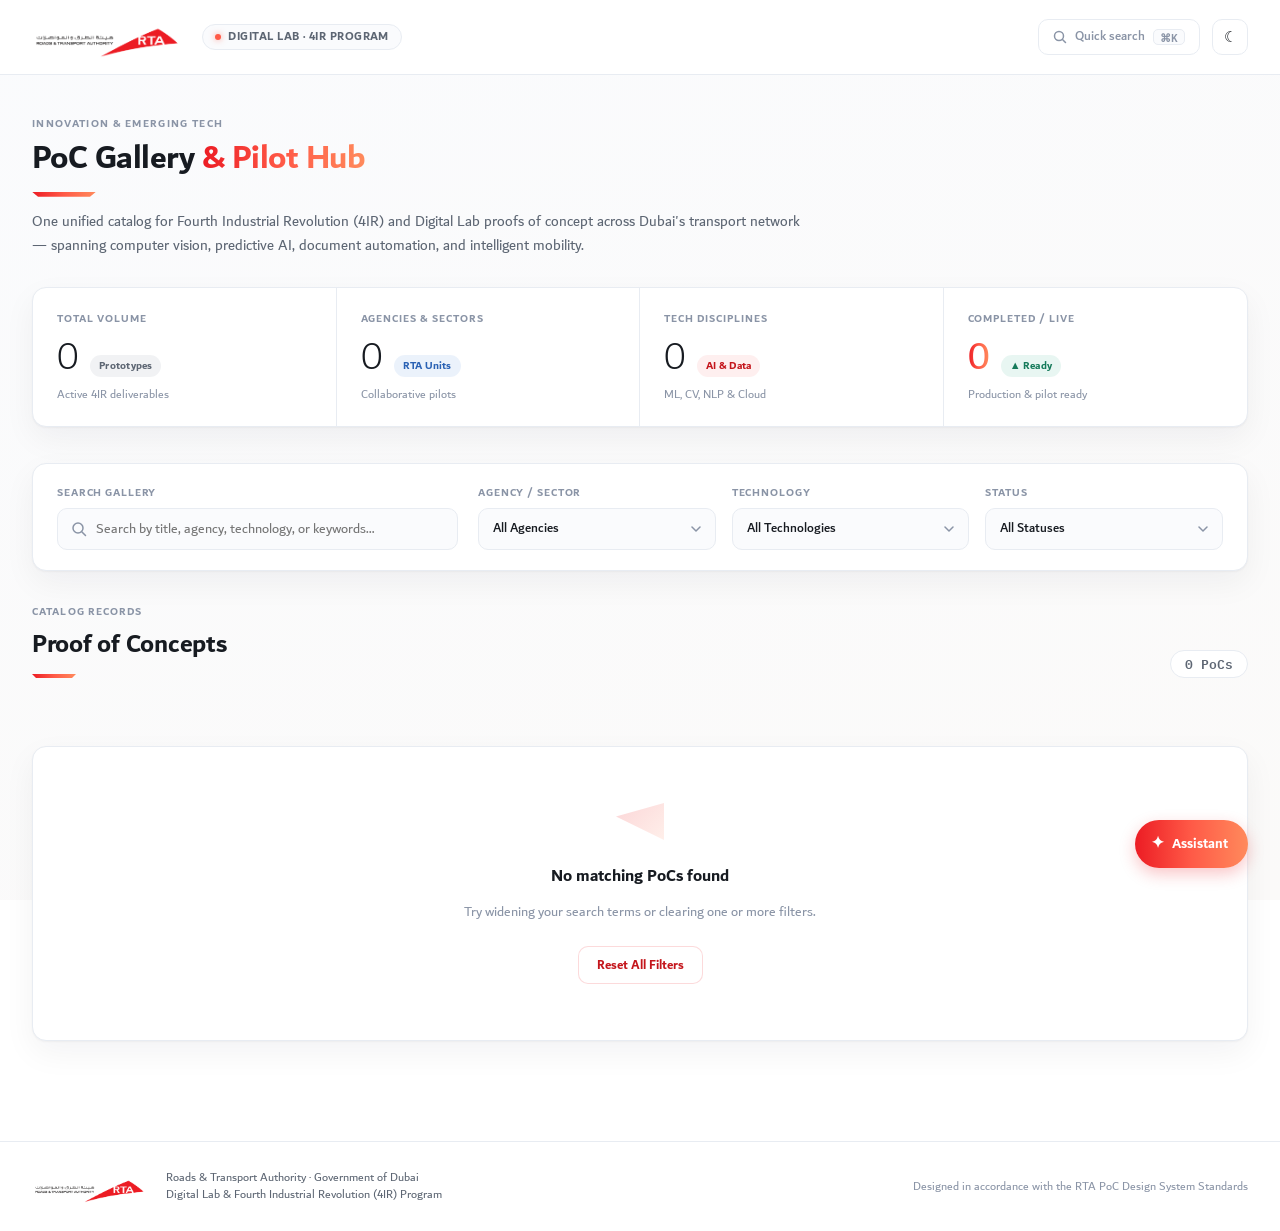
==== commit 36c215ee: "UI Redesign + Chatbot Optimization" ====
--- a/index.html
+++ b/index.html
@@ -3,175 +3,296 @@
 <head>
     <meta charset="UTF-8">
     <meta name="viewport" content="width=device-width, initial-scale=1.0">
-    <meta name="description" content="Browse and filter proof-of-concept pilot projects by agency, technology, and status.">
-
-    <title>PoC Gallery</title>
+    <meta name="description" content="Browse and filter proof-of-concept pilot projects by agency, technology, and status across RTA Digital Lab and 4IR initiatives.">
+
+    <title>RTA PoC Gallery | Digital Lab & 4IR</title>
+
+    <link rel="preconnect" href="https://fonts.googleapis.com">
+    <link rel="preconnect" href="https://fonts.gstatic.com" crossorigin="anonymous">
+    <link href="https://fonts.googleapis.com/css2?family=Hanken+Grotesk:wght@300;400;500;600;700;800&family=Noto+Sans+Arabic:wght@400;500;600;700&family=IBM+Plex+Mono:wght@400;500;600&display=swap" rel="stylesheet">
 
     <link rel="stylesheet" href="css/style.css">
     <link rel="icon" href="assets/favicon.png">
+    <script>
+        (function () {
+            const savedTheme = localStorage.getItem("theme");
+            const prefersDark = window.matchMedia("(prefers-color-scheme: dark)").matches;
+            const theme = (savedTheme === "dark" || savedTheme === "light") ? savedTheme : (prefersDark ? "dark" : "light");
+            document.documentElement.setAttribute("data-theme", theme);
+        })();
+    </script>
 </head>
 
 <body>
     <div id="app">
 
+        <!-- =====================================================
+            RTA APP HEADER
+        ===================================================== -->
         <header class="header">
             <div class="header-content">
-                <img 
-                    src="assets/logo.png" 
-                    alt="Logo" 
-                    class="logo"
-                    style="width: 200px;">
-                <!-- <div class="header-actions">
-                    <button class="header-button" id="refresh-button" type="button">
-                        Refresh
+                <div class="header-brand-group">
+                    <a href="index.html" class="logo-link" aria-label="Go to RTA PoC Gallery home">
+                        <img 
+                            id="app-logo"
+                            src="assets/rta-logo-color.png" 
+                            alt="RTA — Roads & Transport Authority" 
+                            class="logo">
+                    </a>
+                    <span class="header-program-badge">
+                        <span class="badge-dot"></span>
+                        Digital Lab · 4IR Program
+                    </span>
+                </div>
+
+                <div class="header-actions">
+                    <div class="header-search-hint" id="header-search-hint" title="Press ⌘K or / to search">
+                        <svg width="14" height="14" viewBox="0 0 14 14" fill="none" aria-hidden="true">
+                            <circle cx="6" cy="6" r="4.5" stroke="currentColor" stroke-width="1.5"></circle>
+                            <path d="M9.5 9.5L12.5 12.5" stroke="currentColor" stroke-width="1.5" stroke-linecap="round"></path>
+                        </svg>
+                        <span>Quick search</span>
+                        <kbd class="kbd-shortcut">⌘K</kbd>
+                    </div>
+
+                    <button
+                        id="theme-toggle"
+                        class="theme-toggle"
+                        type="button"
+                        aria-label="Toggle light/dark mode"
+                        title="Toggle light/dark mode"
+                    >
+                        <span id="theme-icon">☀</span>
                     </button>
-                </div> -->
+                </div>
             </div>
         </header>
 
+        <!-- =====================================================
+            MAIN CONTENT
+        ===================================================== -->
         <main class="main-content">
 
-            <section class="filter-bar" role="search" aria-label="Filter proof-of-concepts">
-
-                <!-- SEARCH -->
-                <div class="search-container">
-
-                    <label for="search-input">Search</label>
-
-                    <input
-                        type="text"
-                        id="search-input"
-                        placeholder="Search PoCs..."
-                        autocomplete="off"
-                    >
-
-                </div>
-
-
-                <!-- AGENCY -->
-                <div class="filter-container">
-
-                    <label>Agency</label>
-
-                    <div
-                        class="filter-multi-select"
-                        id="agency-multi-select"
-                    >
-
-                        <button
-                            type="button"
-                            class="filter-trigger"
-                            id="agency-trigger"
-                        >
-
-                            <span id="agency-selected-text">
-                                All Agencies
-                            </span>
-
-                        </button>
-
-                        <div
-                            class="filter-menu"
-                            id="agency-menu"
-                            hidden
-                        ></div>
-
-                    </div>
-
-                </div>
-
-
-                <!-- TECHNOLOGY -->
-                <div class="filter-container">
-
-                    <label>Technology</label>
-
-                    <div
-                        class="filter-multi-select"
-                        id="technology-multi-select"
-                    >
-
-                        <button
-                            type="button"
-                            class="filter-trigger"
-                            id="technology-trigger"
-                        >
-
-                            <span id="technology-selected-text">
-                                All Technologies
-                            </span>
-
-                        </button>
-
-                        <div
-                            class="filter-menu"
-                            id="technology-menu"
-                            hidden
-                        ></div>
-
-                    </div>
-
-                </div>
-
-
-                <!-- STATUS -->
-                <div class="filter-container">
-
-                    <label>Status</label>
-
-                    <div
-                        class="filter-multi-select"
-                        id="status-multi-select"
-                    >
-
-                        <button
-                            type="button"
-                            class="filter-trigger"
-                            id="status-trigger"
-                        >
-
-                            <span id="status-selected-text">
-                                All Statuses
-                            </span>
-
-                        </button>
-
-                        <div
-                            class="filter-menu"
-                            id="status-menu"
-                            hidden
-                        ></div>
-
-                    </div>
-
-                </div>
-
+            <!-- HERO & KPI SUMMARY BAND -->
+            <section class="hero-section" aria-labelledby="hero-title">
+                <div class="hero-content">
+                    <div class="hero-pretitle">Innovation & Emerging Tech</div>
+                    <h1 id="hero-title" class="hero-title">
+                        PoC Gallery <span class="hero-highlight">&amp; Pilot Hub</span>
+                    </h1>
+                    <div class="rta-title-rule" aria-hidden="true"></div>
+                    <p class="hero-description">
+                        One unified catalog for Fourth Industrial Revolution (4IR) and Digital Lab proofs of concept across Dubai's transport network — spanning computer vision, predictive AI, document automation, and intelligent mobility.
+                    </p>
+                </div>
+
+                <!-- 4-COLUMN KPI METRIC BAND -->
+                <div class="kpi-band" aria-label="Gallery summary statistics">
+                    <div class="kpi-card" id="kpi-total-card">
+                        <div class="kpi-label">Total Volume</div>
+                        <div class="kpi-value-row">
+                            <span class="kpi-value" id="kpi-total-pocs">0</span>
+                            <span class="kpi-badge kpi-badge-neutral">Prototypes</span>
+                        </div>
+                        <div class="kpi-subtext">Active 4IR deliverables</div>
+                    </div>
+
+                    <div class="kpi-card" id="kpi-agencies-card">
+                        <div class="kpi-label">Agencies &amp; Sectors</div>
+                        <div class="kpi-value-row">
+                            <span class="kpi-value" id="kpi-total-agencies">0</span>
+                            <span class="kpi-badge kpi-badge-info">RTA Units</span>
+                        </div>
+                        <div class="kpi-subtext">Collaborative pilots</div>
+                    </div>
+
+                    <div class="kpi-card" id="kpi-tech-card">
+                        <div class="kpi-label">Tech Disciplines</div>
+                        <div class="kpi-value-row">
+                            <span class="kpi-value" id="kpi-total-tech">0</span>
+                            <span class="kpi-badge kpi-badge-focus">AI &amp; Data</span>
+                        </div>
+                        <div class="kpi-subtext">ML, CV, NLP &amp; Cloud</div>
+                    </div>
+
+                    <div class="kpi-card" id="kpi-status-card">
+                        <div class="kpi-label">Completed / Live</div>
+                        <div class="kpi-value-row">
+                            <span class="kpi-value kpi-value-gradient" id="kpi-completed-pocs">0</span>
+                            <span class="kpi-badge kpi-badge-success">▲ Ready</span>
+                        </div>
+                        <div class="kpi-subtext">Production &amp; pilot ready</div>
+                    </div>
+                </div>
             </section>
 
+            <!-- FILTER BAR -->
+            <section class="filter-bar-wrapper">
+                <div class="filter-bar" role="search" aria-label="Filter proof-of-concepts">
+
+                    <!-- SEARCH -->
+                    <div class="search-container">
+                        <label for="search-input">Search Gallery</label>
+                        <div class="search-input-wrapper">
+                            <svg class="search-icon" width="16" height="16" viewBox="0 0 16 16" fill="none" aria-hidden="true">
+                                <circle cx="7" cy="7" r="5" stroke="currentColor" stroke-width="1.5"></circle>
+                                <path d="M11 11L14.5 14.5" stroke="currentColor" stroke-width="1.5" stroke-linecap="round"></path>
+                            </svg>
+                            <input
+                                type="text"
+                                id="search-input"
+                                placeholder="Search by title, agency, technology, or keywords…"
+                                autocomplete="off"
+                            >
+                            <button type="button" id="search-clear-btn" class="search-clear-btn" aria-label="Clear search" hidden>×</button>
+                        </div>
+                    </div>
+
+                    <div class="filters-dropdown-group">
+                        <!-- AGENCY -->
+                        <div class="filter-container">
+                            <label id="agency-label">Agency / Sector</label>
+                            <div
+                                class="filter-multi-select"
+                                id="agency-multi-select"
+                            >
+                                <button
+                                    type="button"
+                                    class="filter-trigger"
+                                    id="agency-trigger"
+                                    aria-haspopup="listbox"
+                                    aria-expanded="false"
+                                    aria-labelledby="agency-label agency-selected-text"
+                                >
+                                    <span id="agency-selected-text" class="trigger-text">
+                                        All Agencies
+                                    </span>
+                                    <svg class="trigger-chevron" width="10" height="6" viewBox="0 0 10 6" fill="none" aria-hidden="true">
+                                        <path d="M1 1L5 5L9 1" stroke="currentColor" stroke-width="1.5" stroke-linecap="round" stroke-linejoin="round"></path>
+                                    </svg>
+                                </button>
+                                <div
+                                    class="filter-menu"
+                                    id="agency-menu"
+                                    role="listbox"
+                                    hidden
+                                ></div>
+                            </div>
+                        </div>
+
+                        <!-- TECHNOLOGY -->
+                        <div class="filter-container">
+                            <label id="tech-label">Technology</label>
+                            <div
+                                class="filter-multi-select"
+                                id="technology-multi-select"
+                            >
+                                <button
+                                    type="button"
+                                    class="filter-trigger"
+                                    id="technology-trigger"
+                                    aria-haspopup="listbox"
+                                    aria-expanded="false"
+                                    aria-labelledby="tech-label technology-selected-text"
+                                >
+                                    <span id="technology-selected-text" class="trigger-text">
+                                        All Technologies
+                                    </span>
+                                    <svg class="trigger-chevron" width="10" height="6" viewBox="0 0 10 6" fill="none" aria-hidden="true">
+                                        <path d="M1 1L5 5L9 1" stroke="currentColor" stroke-width="1.5" stroke-linecap="round" stroke-linejoin="round"></path>
+                                    </svg>
+                                </button>
+                                <div
+                                    class="filter-menu"
+                                    id="technology-menu"
+                                    role="listbox"
+                                    hidden
+                                ></div>
+                            </div>
+                        </div>
+
+                        <!-- STATUS -->
+                        <div class="filter-container">
+                            <label id="status-label">Status</label>
+                            <div
+                                class="filter-multi-select"
+                                id="status-multi-select"
+                            >
+                                <button
+                                    type="button"
+                                    class="filter-trigger"
+                                    id="status-trigger"
+                                    aria-haspopup="listbox"
+                                    aria-expanded="false"
+                                    aria-labelledby="status-label status-selected-text"
+                                >
+                                    <span id="status-selected-text" class="trigger-text">
+                                        All Statuses
+                                    </span>
+                                    <svg class="trigger-chevron" width="10" height="6" viewBox="0 0 10 6" fill="none" aria-hidden="true">
+                                        <path d="M1 1L5 5L9 1" stroke="currentColor" stroke-width="1.5" stroke-linecap="round" stroke-linejoin="round"></path>
+                                    </svg>
+                                </button>
+                                <div
+                                    class="filter-menu"
+                                    id="status-menu"
+                                    role="listbox"
+                                    hidden
+                                ></div>
+                            </div>
+                        </div>
+                    </div>
+
+                </div>
+
+                <!-- ACTIVE FILTER CHIPS ROW -->
+                <div class="active-filters-row" id="active-filters-row" hidden>
+                    <span class="active-filters-label">Active Filters:</span>
+                    <div class="active-chips-container" id="active-chips-container"></div>
+                    <button type="button" id="clear-all-filters-btn" class="clear-all-btn">
+                        Clear All
+                    </button>
+                </div>
+            </section>
+
+            <!-- DASHBOARD / GALLERY SECTION -->
             <section class="dashboard">
                 <section class="gallery-section" aria-labelledby="gallery-heading">
                     <div class="section-header">
                         <div>
-                            <h2 id="gallery-heading" style="color: white;">Proof of Concepts</h2>
-                            <p id="poc-count" aria-live="polite" aria-atomic="true">0 PoCs</p>
-                        </div>
-                    </div>
-
+                            <div class="section-overline">Catalog Records</div>
+                            <h2 id="gallery-heading">Proof of Concepts</h2>
+                            <div class="rta-title-rule-sm" aria-hidden="true"></div>
+                        </div>
+                        <div class="section-meta-right">
+                            <span id="poc-count" class="count-pill" aria-live="polite" aria-atomic="true">0 PoCs</span>
+                        </div>
+                    </div>
+
+                    <!-- GRID OF CARDS -->
                     <div
                         class="poc-grid"
                         id="poc-grid"
                         aria-live="polite"
                     ></div>
 
+                    <!-- EMPTY STATE -->
                     <div class="empty-state" id="empty-state" hidden>
-                        <h3>No PoCs found</h3>
-                        <p>Try changing your search or filters.</p>
+                        <div class="empty-state-icon" aria-hidden="true"></div>
+                        <h3>No matching PoCs found</h3>
+                        <p>Try widening your search terms or clearing one or more filters.</p>
+                        <button type="button" class="btn-secondary" id="empty-clear-btn">
+                            Reset All Filters
+                        </button>
                     </div>
                 </section>
             </section>
 
         </main>
 
+        <!-- =====================================================
+            MODAL DRAWER (DRILL-DOWN)
+        ===================================================== -->
         <div
             class="modal-overlay"
             id="details-modal"
@@ -184,7 +305,10 @@
                 aria-labelledby="modal-title"
             >
                 <div class="modal-header">
-                    <h2 id="modal-title">PoC Details</h2>
+                    <div>
+                        <div class="modal-overline">PoC Detailed Evidence</div>
+                        <h2 id="modal-title">PoC Details</h2>
+                    </div>
                     <button
                         class="close-button"
                         id="close-modal"
@@ -199,6 +323,122 @@
             </div>
         </div>
 
+        <!-- FOOTER -->
+        <footer class="app-footer">
+            <div class="footer-content">
+                <div class="footer-brand">
+                    <img src="assets/rta-logo-color.png" alt="RTA Logo" class="footer-logo">
+                    <div class="footer-text">
+                        <span>Roads &amp; Transport Authority · Government of Dubai</span>
+                        <span>Digital Lab &amp; Fourth Industrial Revolution (4IR) Program</span>
+                    </div>
+                </div>
+                <div class="footer-copy">
+                    Designed in accordance with the RTA PoC Design System Standards
+                </div>
+            </div>
+        </footer>
+
+    </div>
+
+    <!-- =====================================================
+        AI CHATBOT (RTA POC ASSISTANT)
+    ===================================================== -->
+    <button
+        id="chatbot-toggle"
+        class="chatbot-toggle"
+        type="button"
+        aria-label="Open PoC Assistant"
+        title="Open PoC Assistant"
+    >
+        <span class="chatbot-sparkle">✦</span>
+        <span class="chatbot-toggle-text">Assistant</span>
+    </button>
+
+    <div
+        id="chatbot"
+        class="chatbot"
+        hidden
+    >
+        <div class="chatbot-header">
+            <div class="chatbot-header-info">
+                <div class="chatbot-avatar">
+                    ✦
+                </div>
+                <div>
+                    <h3>PoC Assistant</h3>
+                    <span>RTA Digital Lab AI Assistant</span>
+                </div>
+            </div>
+
+            <button
+                id="chatbot-close"
+                class="chatbot-close"
+                type="button"
+                aria-label="Close chatbot"
+            >
+                &times;
+            </button>
+        </div>
+
+        <div
+            id="chatbot-messages"
+            class="chatbot-messages"
+        >
+            <div class="chatbot-message assistant">
+                <div class="message-avatar">
+                    ✦
+                </div>
+                <div class="message-content">
+                    <p>
+                        Welcome to the <strong>RTA PoC Assistant</strong>.
+                    </p>
+                    <p>
+                        I can help you explore proof of concepts across agencies, search specific technologies, or explain pilot results. What would you like to explore?
+                    </p>
+                </div>
+            </div>
+        </div>
+
+        <div class="chatbot-suggestions">
+            <button
+                type="button"
+                class="chat-suggestion"
+            >
+                Which PoCs use Computer Vision?
+            </button>
+            <button
+                type="button"
+                class="chat-suggestion"
+            >
+                Show me completed pilots
+            </button>
+            <button
+                type="button"
+                class="chat-suggestion"
+            >
+                What PoCs are related to buses &amp; transit?
+            </button>
+        </div>
+
+        <form
+            id="chatbot-form"
+            class="chatbot-input-area"
+        >
+            <input
+                id="chatbot-input"
+                type="text"
+                placeholder="Ask a question about the PoC catalog…"
+                autocomplete="off"
+            >
+            <button
+                id="chatbot-send"
+                type="submit"
+                aria-label="Send message"
+            >
+                ↑
+            </button>
+        </form>
     </div>
 
     <script src="js/app.js"></script>
--- a/css/style.css
+++ b/css/style.css
@@ -1,14 +1,12 @@
 /* =========================================================
-   RTA POC GALLERY
-   Dark Digital Government Interface
-   RTA-inspired visual system — v2 "Command Center" upgrade
+   RTA PoC DESIGN SYSTEM — CORE STYLESHEET
+   Roads & Transport Authority · Dubai Digital Lab · 4IR
+   Deliverable 1 · General & Reusable Component System
 ========================================================= */
 
-
-/* =========================================================
+/* ---------------------------------------------------------
    FONTS
-========================================================= */
-
+--------------------------------------------------------- */
 @font-face {
     font-family: "Dubai";
     src: url("../assets/font/Dubai-Light.ttf") format("truetype");
@@ -41,4292 +39,1844 @@
     font-display: swap;
 }
 
-
-/* =========================================================
-   DESIGN TOKENS
-========================================================= */
-
+/* ---------------------------------------------------------
+   DESIGN TOKENS — LIGHT THEME (PRIMARY)
+--------------------------------------------------------- */
 :root {
-
-    /* -----------------------------------------------------
-       RTA CORE COLORS
-    ----------------------------------------------------- */
-
-    --rta-blue: #191c84;
-    --rta-blue-hover: #13166e;
-
-    --rta-red: #d23527;
-    --rta-yellow: #fdb813;
-    --rta-green: #00af54;
-    --rta-purple: #6f2d91;
-    --rta-cyan: #00b4bd;
-
-    --black: #000000;
-
-
-    /* -----------------------------------------------------
-       BACKGROUND SYSTEM
-    ----------------------------------------------------- */
-
-    --bg: #05070d;
-    --bg-secondary: #080b14;
-    --bg-tertiary: #0c101b;
-
-    --surface: #0d111c;
-    --surface-secondary: #111623;
-    --surface-hover: #151b2a;
-    --surface-active: #192033;
-
-    --surface-glass: rgba(13, 17, 28, 0.78);
-
-
-    /* -----------------------------------------------------
-       TYPOGRAPHY
-    ----------------------------------------------------- */
-
-    --text-primary: #f5f7fb;
-    --text-secondary: #b6becd;
-    --text-muted: #7f899b;
-    --text-light: #566174;
-
-    --text-blue: #7d82e8;
-
-
-    /* -----------------------------------------------------
-       BORDERS
-    ----------------------------------------------------- */
-
-    --border: rgba(255, 255, 255, 0.09);
-    --border-light: rgba(255, 255, 255, 0.13);
-    --border-strong: rgba(255, 255, 255, 0.19);
-
-    --border-blue: rgba(25, 28, 132, 0.65);
-    --border-cyan: rgba(0, 180, 189, 0.5);
-
-
-    /* -----------------------------------------------------
-       STATUS COLORS
-    ----------------------------------------------------- */
-
-    --success: #00af54;
-    --success-soft: rgba(0, 175, 84, 0.11);
-
-    --warning: #fdb813;
-    --warning-soft: rgba(253, 184, 19, 0.11);
-
-    --info: #00b4bd;
-    --info-soft: rgba(0, 180, 189, 0.11);
-
-    --danger: #d23527;
-    --danger-soft: rgba(210, 53, 39, 0.11);
-
-
-    /* -----------------------------------------------------
-       FONTS
-    ----------------------------------------------------- */
-
-    --font-body: "Dubai", sans-serif;
-    --font-heading: "Dubai", sans-serif;
-    --font-mono: "Dubai", sans-serif;
-
-
-    /* -----------------------------------------------------
-       RADIUS
-    ----------------------------------------------------- */
-
-    --radius-sm: 6px;
+    /* Brand Foundations */
+    --font-primary: "Dubai", "Hanken Grotesk", "Segoe UI", "Noto Sans Arabic", -apple-system, BlinkMacSystemFont, sans-serif;
+    --font-mono: "IBM Plex Mono", SFMono-Regular, Menlo, Monaco, Consolas, monospace;
+    --font-arabic: "Noto Sans Arabic", "Dubai", sans-serif;
+
+    /* Canvas & Surfaces */
+    --surface-app: #FAFBFD;
+    --surface-app-end: #FBFAF9;
+    --surface-card: #FFFFFF;
+    --surface-card-subtle: #FAFBFD;
+    --surface-card-hover: #FFFFFF;
+    --surface-sidebar: #171B21;
+    --surface-overlay: rgba(23, 27, 33, 0.48);
+    --surface-glass: rgba(255, 255, 255, 0.88);
+
+    /* Borders & Hairlines */
+    --border-hairline: #E8ECF2;
+    --border-subtle: #D5DCE6;
+    --border-strong: #C8CFDA;
+
+    /* Typography & Ink */
+    --ink: #171B21;
+    --text-primary: #171B21;
+    --text-secondary: #5D6673;
+    --text-muted: #8A94A6;
+    --text-disabled: #A9B2BF;
+    --text-on-dark: #FFFFFF;
+
+    /* RTA Red & Identity Gradients */
+    --rta-gradient: linear-gradient(90deg, #EC1C24, #FF5A47, #FF8A5C);
+    --rta-gradient-vertical: linear-gradient(180deg, #EC1C24, #FF8A5C);
+    --rta-red: #EC1C24;
+    --rta-red-deep: #C4161C;
+    --rta-red-tint: rgba(236, 28, 36, 0.07);
+    --rta-red-border: rgba(236, 28, 36, 0.16);
+    --rta-red-glow: rgba(236, 28, 36, 0.25);
+
+    /* Supporting Gradients */
+    --grad-cool: linear-gradient(90deg, #3B7DD8, #6FC3FF);
+    --grad-fresh: linear-gradient(90deg, #1FA97C, #7BE0B0);
+    --grad-violet: linear-gradient(90deg, #6B5BD2, #A98BFF);
+    --grad-neutral: linear-gradient(90deg, #8A94A6, #C8CFDA);
+
+    /* Semantic States */
+    --success: #1FA97C;
+    --success-bg: rgba(31, 169, 124, 0.10);
+    --success-text: #157A5A;
+    --success-border: rgba(31, 169, 124, 0.22);
+
+    --danger: #E5484D;
+    --danger-bg: rgba(229, 72, 77, 0.09);
+    --danger-text: #C93A3F;
+    --danger-border: rgba(229, 72, 77, 0.20);
+
+    --warning: #F5A623;
+    --warning-bg: rgba(245, 166, 35, 0.12);
+    --warning-text: #B27414;
+    --warning-border: rgba(245, 166, 35, 0.25);
+
+    --info: #3B7DD8;
+    --info-bg: rgba(59, 125, 216, 0.10);
+    --info-text: #2A62B4;
+    --info-border: rgba(59, 125, 216, 0.22);
+
+    --neutral-state: #8A94A6;
+    --neutral-bg: rgba(138, 148, 166, 0.12);
+    --neutral-text: #5D6673;
+    --neutral-border: rgba(138, 148, 166, 0.20);
+
+    /* Categorical Data-Viz Colors */
+    --cat-1: #3B7DD8;
+    --cat-2: #1FA97C;
+    --cat-3: #6B5BD2;
+    --cat-4: #F5A623;
+    --cat-5: #D8558E;
+    --cat-6: #17A2B8;
+    --cat-7: #B0762E;
+    --cat-8: #8A94A6;
+
+    /* Radius System */
+    --radius-sm: 8px;
     --radius-md: 10px;
     --radius-lg: 14px;
     --radius-pill: 999px;
 
-
-    /* -----------------------------------------------------
-       SHADOWS
-    ----------------------------------------------------- */
-
-    --shadow-sm:
-        0 4px 14px rgba(0, 0, 0, 0.28);
-
-    --shadow-md:
-        0 12px 30px rgba(0, 0, 0, 0.38);
-
-    --shadow-lg:
-        0 24px 60px rgba(0, 0, 0, 0.52);
-
-    --shadow-blue:
-        0 0 30px rgba(25, 28, 132, 0.22);
-
-    --shadow-cyan:
-        0 0 30px rgba(0, 180, 189, 0.14);
-}
-
-
-/* =========================================================
-   RESET
-========================================================= */
-
-* {
+    /* Elevation Shadows */
+    --shadow-resting: 0 1px 2px rgba(23, 27, 33, 0.04), 0 12px 32px rgba(23, 27, 33, 0.05);
+    --shadow-raised: 0 4px 8px rgba(23, 27, 33, 0.06), 0 24px 64px rgba(23, 27, 33, 0.14);
+    --shadow-modal: 0 12px 40px rgba(23, 27, 33, 0.12), 0 32px 80px rgba(23, 27, 33, 0.22);
+    --shadow-dropdown: 0 4px 16px rgba(23, 27, 33, 0.08), 0 16px 40px rgba(23, 27, 33, 0.12);
+    --shadow-btn: 0 6px 16px rgba(236, 28, 36, 0.25);
+    --shadow-btn-hover: 0 10px 22px rgba(236, 28, 36, 0.32);
+
+    /* Transitions */
+    --trans-fast: 150ms ease;
+    --trans-medium: 250ms ease;
+    --trans-spring: 450ms cubic-bezier(0.16, 1, 0.3, 1);
+}
+
+/* ---------------------------------------------------------
+   DARK THEME OVERRIDES
+--------------------------------------------------------- */
+[data-theme="dark"] {
+    --surface-app: #0B0E14;
+    --surface-app-end: #0E121A;
+    --surface-card: #141923;
+    --surface-card-subtle: #10141D;
+    --surface-card-hover: #181E2B;
+    --surface-sidebar: #07090D;
+    --surface-overlay: rgba(3, 5, 8, 0.72);
+    --surface-glass: rgba(20, 25, 35, 0.92);
+
+    --border-hairline: rgba(255, 255, 255, 0.08);
+    --border-subtle: rgba(255, 255, 255, 0.13);
+    --border-strong: rgba(255, 255, 255, 0.20);
+
+    --ink: #F3F5FA;
+    --text-primary: #F3F5FA;
+    --text-secondary: #9DA8B9;
+    --text-muted: #6B7687;
+    --text-disabled: #4A5362;
+
+    --rta-red-tint: rgba(236, 28, 36, 0.14);
+    --rta-red-border: rgba(236, 28, 36, 0.28);
+
+    --success-bg: rgba(31, 169, 124, 0.18);
+    --success-text: #4ADE80;
+    --danger-bg: rgba(229, 72, 77, 0.18);
+    --danger-text: #FB7185;
+    --warning-bg: rgba(245, 166, 35, 0.18);
+    --warning-text: #FBBF24;
+    --info-bg: rgba(59, 125, 216, 0.18);
+    --info-text: #60A5FA;
+    --neutral-bg: rgba(138, 148, 166, 0.16);
+    --neutral-text: #9DA8B9;
+
+    --shadow-resting: 0 1px 3px rgba(0, 0, 0, 0.35), 0 12px 32px rgba(0, 0, 0, 0.45);
+    --shadow-raised: 0 4px 12px rgba(0, 0, 0, 0.5), 0 24px 64px rgba(0, 0, 0, 0.65);
+    --shadow-modal: 0 16px 48px rgba(0, 0, 0, 0.7), 0 36px 90px rgba(0, 0, 0, 0.85);
+    --shadow-dropdown: 0 8px 24px rgba(0, 0, 0, 0.6), 0 20px 48px rgba(0, 0, 0, 0.7);
+}
+
+/* ---------------------------------------------------------
+   GLOBAL RESETS & BASE
+--------------------------------------------------------- */
+*, *::before, *::after {
     box-sizing: border-box;
     margin: 0;
     padding: 0;
 }
 
 html {
-    font-size: 17px;
+    font-size: 16px;
     scroll-behavior: smooth;
-    position: relative;
+    -webkit-font-smoothing: antialiased;
+    -moz-osx-font-smoothing: grayscale;
 }
 
 body {
+    font-family: var(--font-primary);
+    background: linear-gradient(160deg, var(--surface-app) 0%, var(--surface-app-end) 100%);
+    background-attachment: fixed;
+    color: var(--text-primary);
+    line-height: 1.6;
     min-height: 100vh;
-    position: relative;
-
-    font-family: var(--font-body);
+    display: flex;
+    flex-direction: column;
+}
+
+a {
+    color: var(--rta-red-deep);
+    text-decoration: none;
+    transition: color var(--trans-fast);
+}
+
+a:hover {
+    color: var(--rta-red);
+}
+
+::selection {
+    background: rgba(236, 28, 36, 0.14);
     color: var(--text-primary);
-
-    background:
-        radial-gradient(
-            circle at 50% -20%,
-            rgba(25, 28, 132, 0.16),
-            transparent 42%
-        ),
-        linear-gradient(
-            180deg,
-            #05070d 0%,
-            #070a11 45%,
-            #05070d 100%
-        );
-
-    -webkit-font-smoothing: antialiased;
-    text-rendering: optimizeLegibility;
-
-    overflow-x: hidden;
-}
-
-button,
-input,
-select {
-    font: inherit;
-}
-
-button {
-    cursor: pointer;
-}
-
-a {
-    color: inherit;
-}
-
-#app {
-    min-height: 100vh;
-    position: relative;
-}
-
-
-/* =========================================================
-   ANIMATED BACKGROUND — AMBIENT LIGHTING
-========================================================= */
-
-/*
-   Primary ambient lighting layer
-*/
-
-body::before {
-    content: "";
-    position: fixed;
-
-    width: 700px;
-    height: 700px;
-
-    top: -260px;
-    left: -180px;
-
-    border-radius: 50%;
-
-    background:
-        radial-gradient(
-            circle,
-            rgba(25, 28, 132, 0.27) 0%,
-            rgba(25, 28, 132, 0.12) 32%,
-            transparent 70%
-        );
-
-    filter: blur(30px);
-
-    pointer-events: none;
-
-    z-index: -5;
-
-    animation:
-        ambient-blue 22s ease-in-out infinite alternate;
-}
-
-
-/*
-   Secondary cyan/purple light
-*/
-
-body::after {
-    content: "";
-
-    position: fixed;
-
-    width: 650px;
-    height: 650px;
-
-    right: -220px;
-    bottom: -240px;
-
-    border-radius: 50%;
-
-    background:
-        radial-gradient(
-            circle,
-            rgba(0, 180, 189, 0.13) 0%,
-            rgba(111, 45, 145, 0.1) 34%,
-            transparent 70%
-        );
-
-    filter: blur(40px);
-
-    pointer-events: none;
-
-    z-index: -5;
-
-    animation:
-        ambient-cyan 26s ease-in-out infinite alternate;
-}
-
-
-/* =========================================================
-   ANIMATED BACKGROUND — DATA PARTICLES
-   (rising telemetry dots, techy "system alive" feel)
-========================================================= */
-
-html::before {
-    content: "";
-
-    position: fixed;
-    inset: 0;
-
-    background-image:
-        radial-gradient(2px 2px at 8% 22%, rgba(0, 180, 189, 0.55), transparent 60%),
-        radial-gradient(2px 2px at 18% 78%, rgba(25, 28, 132, 0.6), transparent 60%),
-        radial-gradient(1.5px 1.5px at 32% 15%, rgba(245, 247, 251, 0.35), transparent 60%),
-        radial-gradient(2px 2px at 47% 65%, rgba(111, 45, 145, 0.5), transparent 60%),
-        radial-gradient(1.5px 1.5px at 61% 30%, rgba(0, 180, 189, 0.4), transparent 60%),
-        radial-gradient(2px 2px at 74% 82%, rgba(25, 28, 132, 0.55), transparent 60%),
-        radial-gradient(1.5px 1.5px at 86% 45%, rgba(245, 247, 251, 0.3), transparent 60%),
-        radial-gradient(2px 2px at 93% 12%, rgba(0, 180, 189, 0.45), transparent 60%);
-
-    background-repeat: no-repeat;
-    background-size: 100% 100%;
-
-    pointer-events: none;
-
-    z-index: -4;
-
-    animation: particle-drift 16s ease-in-out infinite;
-
-    opacity: 0.8;
-}
-
-
-@keyframes particle-drift {
-
-    0% {
-        transform: translate3d(0, 6vh, 0);
-        opacity: 0.35;
-    }
-
-    50% {
-        transform: translate3d(0, -4vh, 0);
-        opacity: 0.85;
-    }
-
-    100% {
-        transform: translate3d(0, 6vh, 0);
-        opacity: 0.35;
-    }
-}
-
-
-/* =========================================================
-   ANIMATED BACKGROUND — SYSTEM SCAN BEAM
-   (a faint horizontal beam sweeping the viewport,
-   like a security / radar scan pass)
-========================================================= */
-
-html::after {
-    content: "";
-
-    position: fixed;
-
-    left: 0;
-    right: 0;
-
-    height: 140px;
-
-    top: -140px;
-
-    background:
-        linear-gradient(
-            180deg,
-            transparent,
-            rgba(0, 180, 189, 0.05) 40%,
-            rgba(0, 180, 189, 0.09) 50%,
-            rgba(0, 180, 189, 0.05) 60%,
-            transparent
-        );
-
-    pointer-events: none;
-
-    z-index: -3;
-
-    mix-blend-mode: screen;
-
-    animation: scan-beam 9s linear infinite;
-}
-
-
-@keyframes scan-beam {
-
-    0% {
-        transform: translateY(0);
-    }
-
-    100% {
-        transform: translateY(calc(100vh + 140px));
-    }
-}
-
-
-/* =========================================================
-   ANIMATED BACKGROUND — CRT FLICKER OVERLAY
-   (very subtle brightness flicker, sells the "live feed" feel)
-========================================================= */
-
-.main-content::after {
-    content: "";
-
-    position: fixed;
-    inset: 0;
-
-    background: rgba(255, 255, 255, 0.015);
-
-    pointer-events: none;
-
-    z-index: -1;
-
-    animation: crt-flicker 6.4s steps(1) infinite;
-}
-
-
-@keyframes crt-flicker {
-
-    0%, 92%, 100% {
-        opacity: 0;
-    }
-
-    93% {
-        opacity: 1;
-    }
-
-    94% {
-        opacity: 0;
-    }
-
-    96% {
-        opacity: 0.6;
-    }
-
-    97% {
-        opacity: 0;
-    }
-}
-
-
-/* =========================================================
-   BACKGROUND GRID
-========================================================= */
-
-#app::before {
-    content: "";
-
-    position: fixed;
-    inset: 0;
-
-    background-image:
-        radial-gradient(
-            circle,
-            rgba(0, 180, 189, 0.09) 1.1px,
-            transparent 1.1px
-        ),
-        linear-gradient(
-            rgba(255, 255, 255, 0.022) 1px,
-            transparent 1px
-        ),
-        linear-gradient(
-            90deg,
-            rgba(255, 255, 255, 0.022) 1px,
-            transparent 1px
-        );
-
-    background-size:
-        55px 55px,
-        55px 55px,
-        55px 55px;
-
-    mask-image:
-        linear-gradient(
-            to bottom,
-            black,
-            rgba(0, 0, 0, 0.7) 45%,
-            transparent 95%
-        );
-
-    pointer-events: none;
-
-    z-index: -2;
-
-    animation: grid-drift 35s linear infinite;
-}
-
-
-/* =========================================================
-   BACKGROUND ORBIT / RADAR SWEEP
-========================================================= */
-
-#app::after {
-    content: "";
-
-    position: fixed;
-
-    width: 480px;
-    height: 480px;
-
-    top: 25%;
-    left: 50%;
-
-    transform: translate(-50%, -50%);
-
-    border: 1px solid rgba(25, 28, 132, 0.12);
-
-    border-radius: 50%;
-
-    background:
-        conic-gradient(
-            from 0deg,
-            rgba(0, 180, 189, 0.16),
-            transparent 22%,
-            transparent 78%,
-            rgba(25, 28, 132, 0.14)
-        );
-
-    -webkit-mask-image:
-        radial-gradient(
-            circle,
-            transparent 0%,
-            transparent 62%,
-            black 63%,
-            black 100%
-        );
-
-    mask-image:
-        radial-gradient(
-            circle,
-            transparent 0%,
-            transparent 62%,
-            black 63%,
-            black 100%
-        );
-
-    box-shadow:
-        0 0 80px rgba(25, 28, 132, 0.05),
-        inset 0 0 80px rgba(0, 180, 189, 0.025);
-
-    pointer-events: none;
-
-    z-index: -2;
-
-    animation:
-        orbit-pulse 8s ease-in-out infinite,
-        radar-spin 14s linear infinite;
-}
-
-
-/* =========================================================
-   BACKGROUND ANIMATIONS
-========================================================= */
-
-@keyframes ambient-blue {
-
-    0% {
-        transform:
-            translate3d(-8vw, -2vh, 0)
-            scale(0.9);
-    }
-
-    35% {
-        transform:
-            translate3d(25vw, 10vh, 0)
-            scale(1.08);
-    }
-
-    70% {
-        transform:
-            translate3d(50vw, 32vh, 0)
-            scale(0.96);
-    }
-
-    100% {
-        transform:
-            translate3d(75vw, 45vh, 0)
-            scale(1.12);
-    }
-}
-
-
-@keyframes ambient-cyan {
-
-    0% {
-        transform:
-            translate3d(8vw, 8vh, 0)
-            scale(0.9);
-    }
-
-    40% {
-        transform:
-            translate3d(-25vw, -15vh, 0)
-            scale(1.1);
-    }
-
-    70% {
-        transform:
-            translate3d(-35vw, -45vh, 0)
-            scale(0.95);
-    }
-
-    100% {
-        transform:
-            translate3d(-5vw, -20vh, 0)
-            scale(1.15);
-    }
-}
-
-
-@keyframes grid-drift {
-
-    from {
-        background-position:
-            0 0,
-            0 0,
-            0 0;
-    }
-
-    to {
-        background-position:
-            55px 55px,
-            55px 55px,
-            55px 55px;
-    }
-}
-
-
-@keyframes orbit-pulse {
-
-    0%,
-    100% {
-        opacity: 0.35;
-        transform:
-            translate(-50%, -50%)
-            scale(0.95);
-    }
-
-    50% {
-        opacity: 0.75;
-        transform:
-            translate(-50%, -50%)
-            scale(1.04);
-    }
-}
-
-
-@keyframes radar-spin {
-
-    from {
-        rotate: 0deg;
-    }
-
-    to {
-        rotate: 360deg;
-    }
-}
-
-
-.main-content::before {
-    content: "";
-
-    position: fixed;
-
-    width: 340px;
-    height: 340px;
-
-    bottom: 6%;
-    right: 4%;
-
-    border: 1px solid rgba(0, 180, 189, 0.09);
-
-    border-radius: 50%;
-
-    background:
-        conic-gradient(
-            from 180deg,
-            rgba(111, 45, 145, 0.14),
-            transparent 25%,
-            transparent 75%,
-            rgba(0, 180, 189, 0.12)
-        );
-
-    -webkit-mask-image:
-        radial-gradient(
-            circle,
-            transparent 0%,
-            transparent 58%,
-            black 59%,
-            black 100%
-        );
-
-    mask-image:
-        radial-gradient(
-            circle,
-            transparent 0%,
-            transparent 58%,
-            black 59%,
-            black 100%
-        );
-
-    pointer-events: none;
-
-    z-index: -1;
-
-    animation:
-        orbit-pulse 10s ease-in-out infinite,
-        radar-spin 20s linear infinite reverse;
-}
-
-
-/* =========================================================
-   HEADER
-========================================================= */
-
-.header {
-    position: sticky;
-    top: 0;
-
-    z-index: 100;
-
-    background:
-        linear-gradient(
-            180deg,
-            rgba(7, 9, 16, 0.96),
-            rgba(7, 9, 16, 0.88)
-        );
-
-    backdrop-filter: blur(18px);
-    -webkit-backdrop-filter: blur(18px);
-
-    border-bottom: 1px solid var(--border);
-
-    box-shadow:
-        0 8px 30px rgba(0, 0, 0, 0.28);
-}
-
-
-.header::before {
-    content: "";
-
-    position: absolute;
-
-    left: 0;
-    top: 0;
-    bottom: 0;
-
-    width: 3px;
-
-    background:
-        repeating-linear-gradient(
-            180deg,
-            var(--rta-cyan) 0px,
-            var(--rta-cyan) 6px,
-            transparent 6px,
-            transparent 12px
-        );
-
-    background-size: 100% 24px;
-
-    opacity: 0.55;
-
-    animation: stripe-run 1.6s linear infinite;
-}
-
-
-@keyframes stripe-run {
-
-    from {
-        background-position: 0 0;
-    }
-
-    to {
-        background-position: 0 24px;
-    }
-}
-
-
-.header::after {
-    content: "";
-
-    position: absolute;
-
-    left: 0;
-    right: 0;
-    bottom: -1px;
-
-    height: 2px;
-
-    background:
-        linear-gradient(
-            90deg,
-            transparent,
-            var(--rta-blue) 20%,
-            var(--rta-cyan) 50%,
-            var(--rta-purple) 80%,
-            transparent
-        );
-
-    background-size: 200% 100%;
-
-    opacity: 0.75;
-
-    animation: header-sweep 7s ease-in-out infinite;
-}
-
-
-@keyframes header-sweep {
-
-    0% {
-        background-position: 0% 0%;
-    }
-
-    50% {
-        background-position: 100% 0%;
-    }
-
-    100% {
-        background-position: 0% 0%;
-    }
-}
-
-
-.header-content {
-    max-width: 1600px;
-    min-height: 78px;
-
-    margin: 0 auto;
-    padding: 0 32px;
-
-    display: flex;
-    align-items: center;
-    justify-content: space-between;
-}
-
-
-.logo {
-    position: relative;
-
-    display: flex;
-    align-items: center;
-    gap: 13px;
-
-    font-family: var(--font-heading);
-    font-size: 1.25rem;
-    font-weight: 700;
-
-    color: var(--text-primary);
-
-    letter-spacing: 0.01em;
-}
-
-
-.logo::after {
-    content: "";
-
-    position: absolute;
-
-    left: -5px;
-    top: 50%;
-
-    width: 28px;
-    height: 28px;
-
-    transform: translateY(-50%);
-
-    border-radius: 50%;
-
-    border: 1px dashed rgba(0, 180, 189, 0.5);
-
-    pointer-events: none;
-
-    animation: logo-orbit 6s linear infinite;
-}
-
-
-@keyframes logo-orbit {
-
-    from {
-        transform: translateY(-50%) rotate(0deg);
-    }
-
-    to {
-        transform: translateY(-50%) rotate(360deg);
-    }
-}
-
-
-.logo::before {
-    content: "";
-
-    width: 18px;
-    height: 18px;
-
-    border-radius: 5px;
-
-    background:
-        linear-gradient(
-            135deg,
-            var(--rta-blue),
-            var(--rta-cyan)
-        );
-
-    box-shadow:
-        0 0 18px rgba(25, 28, 132, 0.6),
-        0 0 30px rgba(0, 180, 189, 0.16);
-
-    animation: logo-glow 4s ease-in-out infinite;
-}
-
-
-@keyframes logo-glow {
-
-    0%,
-    100% {
-        box-shadow:
-            0 0 14px rgba(25, 28, 132, 0.45);
-    }
-
-    50% {
-        box-shadow:
-            0 0 24px rgba(0, 180, 189, 0.35);
-    }
-}
-
-
-.header-actions {
-    display: flex;
-    align-items: center;
-    gap: 8px;
-}
-
-
-.header-button {
-    height: 40px;
-
-    padding: 0 16px;
-
-    display: flex;
-    align-items: center;
-    justify-content: center;
-
-    border: 1px solid var(--border);
-    border-radius: var(--radius-pill);
-
-    background:
-        rgba(255, 255, 255, 0.025);
-
-    color: var(--text-secondary);
-
-    font-size: 0.85rem;
-    font-weight: 500;
-
-    transition:
-        background 0.2s ease,
-        border-color 0.2s ease,
-        color 0.2s ease,
-        box-shadow 0.2s ease,
-        transform 0.2s ease;
-}
-
-
-.header-button:hover {
-    background:
-        rgba(25, 28, 132, 0.18);
-
-    border-color:
-        rgba(25, 28, 132, 0.7);
-
-    color: #ffffff;
-
-    box-shadow:
-        0 0 20px rgba(25, 28, 132, 0.16);
-
-    transform: translateY(-1px);
-}
-
-
-/* =========================================================
-   MAIN
-========================================================= */
-
-.main-content {
-    width: 100%;
-    max-width: 1600px;
-
-    margin: 0 auto;
-
-    padding:
-        52px 32px 80px;
-}
-
-
-/* =========================================================
-   HERO
-========================================================= */
-
-.hero {
-    position: relative;
-
-    margin-bottom: 38px;
-    padding-left: 18px;
-
-    border-left: 1px solid rgba(0, 180, 189, 0.22);
-
-    animation:
-        hero-enter 0.7s ease both;
-}
-
-
-.hero::before {
-    content: "";
-
-    position: absolute;
-
-    top: -60px;
-    right: -40px;
-
-    width: 380px;
-    height: 380px;
-
-    background:
-        repeating-radial-gradient(
-            circle,
-            rgba(0, 180, 189, 0.07) 0px,
-            rgba(0, 180, 189, 0.07) 1px,
-            transparent 1px,
-            transparent 34px
-        );
-
-    border-radius: 50%;
-
-    mask-image:
-        radial-gradient(
-            circle,
-            black 0%,
-            black 55%,
-            transparent 90%
-        );
-
-    -webkit-mask-image:
-        radial-gradient(
-            circle,
-            black 0%,
-            black 55%,
-            transparent 90%
-        );
-
-    pointer-events: none;
-
-    z-index: -1;
-
-    animation: radar-spin 40s linear infinite;
-}
-
-
-@keyframes hero-enter {
-
+}
+
+/* Properly override [hidden] for flex containers so hidden attribute always wins */
+[hidden] { display: none !important; }
+
+/* Keyframe animations */
+@keyframes rtaShimmer {
+    0% { background-position: -200% 0; }
+    100% { background-position: 200% 0; }
+}
+
+@keyframes rtaRise {
     from {
         opacity: 0;
         transform: translateY(12px);
     }
-
     to {
         opacity: 1;
         transform: translateY(0);
     }
 }
 
-
-.hero-eyebrow {
+@keyframes rtaPulse {
+    0%, 100% { opacity: 1; transform: scale(1); }
+    50% { opacity: 0.6; transform: scale(1.15); }
+}
+
+/* Chatbot slide-up animation for open */
+@keyframes chatbotSlideUp {
+    from { opacity: 0; transform: translateY(18px) scale(0.97); }
+    to   { opacity: 1; transform: translateY(0)  scale(1); }
+}
+
+/* Typing dots bounce */
+@keyframes typingBounce {
+    0%, 60%, 100% { transform: translateY(0); opacity: 0.4; }
+    30%            { transform: translateY(-5px); opacity: 1; }
+}
+
+@media (prefers-reduced-motion: reduce) {
+    *, *::before, *::after {
+        animation-duration: 0.01ms !important;
+        animation-iteration-count: 1 !important;
+        transition-duration: 0.01ms !important;
+    }
+}
+
+/* App layout wrapper */
+#app {
+    display: flex;
+    flex-direction: column;
+    min-height: 100vh;
+    position: relative;
+}
+
+/* ---------------------------------------------------------
+   RTA SIGNATURE TITLE RULE & MOTIFS
+--------------------------------------------------------- */
+.rta-title-rule {
+    width: 64px;
+    height: 5px;
+    margin-top: 14px;
+    background: var(--rta-gradient);
+    clip-path: polygon(0 0, 100% 0, calc(100% - 6px) 100%, 6px 100%);
+}
+
+.rta-title-rule-sm {
+    width: 44px;
+    height: 4px;
+    margin-top: 8px;
+    background: var(--rta-gradient);
+    clip-path: polygon(0 0, 100% 0, calc(100% - 4px) 100%, 4px 100%);
+}
+
+/* ---------------------------------------------------------
+   HEADER
+--------------------------------------------------------- */
+.header {
+    position: sticky;
+    top: 0;
+    z-index: 100;
+    background: var(--surface-glass);
+    backdrop-filter: blur(16px);
+    -webkit-backdrop-filter: blur(16px);
+    border-bottom: 1px solid var(--border-hairline);
+    transition: background var(--trans-fast), border-color var(--trans-fast);
+}
+
+.header-content {
+    max-width: 1520px;
+    margin: 0 auto;
+    padding: 16px 32px;
+    display: flex;
+    align-items: center;
+    justify-content: space-between;
+    gap: 20px;
+}
+
+.header-brand-group {
+    display: flex;
+    align-items: center;
+    gap: 16px;
+    flex-wrap: wrap;
+}
+
+.logo-link {
     display: inline-flex;
     align-items: center;
-
-    margin-bottom: 10px;
-
-    color: var(--rta-cyan);
-
-    font-family: var(--font-mono);
-
-    font-size: 0.76rem;
+    line-height: 0;
+}
+
+.logo {
+    height: 42px;
+    width: auto;
+    object-fit: contain;
+    display: block;
+    transition: opacity var(--trans-fast);
+}
+
+.header-program-badge {
+    display: inline-flex;
+    align-items: center;
+    gap: 7px;
+    height: 26px;
+    padding: 0 12px;
+    border-radius: var(--radius-pill);
+    background: var(--surface-card-subtle);
+    border: 1px solid var(--border-hairline);
+    color: var(--text-secondary);
+    font-size: 11.5px;
     font-weight: 600;
-
-    letter-spacing: 0.12em;
-
+    letter-spacing: 0.04em;
     text-transform: uppercase;
 }
 
-
-.hero-eyebrow::before {
-    content: "";
-
+.badge-dot {
     width: 6px;
     height: 6px;
-
-    margin-right: 9px;
-
     border-radius: 50%;
-
-    background: var(--rta-green);
-
-    box-shadow:
-        0 0 8px rgba(0, 175, 84, 0.6);
-
-    animation: dot-ping 1.8s ease-in-out infinite;
-}
-
-
-.hero-eyebrow::after {
-    content: "";
-
-    width: 7px;
-    height: 1em;
-
-    margin-left: 8px;
-
-    background: var(--rta-cyan);
-
-    animation: cursor-blink 1.1s steps(1) infinite;
-}
-
-
-@keyframes dot-ping {
-
-    0%,
-    100% {
-        opacity: 1;
-        transform: scale(1);
-    }
-
-    50% {
-        opacity: 0.4;
-        transform: scale(1.4);
-    }
-}
-
-
-@keyframes cursor-blink {
-
-    0%,
-    49% {
-        opacity: 1;
-    }
-
-    50%,
-    100% {
-        opacity: 0;
-    }
-}
-
-
-.hero h1 {
-    position: relative;
-
-    margin-bottom: 12px;
-
+    background: #FF5A47;
+    box-shadow: 0 0 6px rgba(255, 90, 71, 0.6);
+    animation: rtaPulse 2.4s infinite ease-in-out;
+}
+
+.header-actions {
+    display: flex;
+    align-items: center;
+    gap: 12px;
+}
+
+.header-search-hint {
+    display: inline-flex;
+    align-items: center;
+    gap: 8px;
+    height: 36px;
+    padding: 0 14px;
+    border-radius: var(--radius-md);
+    background: var(--surface-card);
+    border: 1px solid var(--border-hairline);
+    color: var(--text-muted);
+    font-size: 12.5px;
+    font-weight: 500;
+    cursor: pointer;
+    transition: border-color var(--trans-fast), color var(--trans-fast);
+}
+
+.header-search-hint:hover {
+    border-color: var(--border-subtle);
     color: var(--text-primary);
-
-    font-family: var(--font-heading);
-
-    font-size:
-        clamp(2.4rem, 4vw, 3.5rem);
-
+}
+
+.kbd-shortcut {
+    font-family: var(--font-mono);
+    font-size: 10.5px;
+    font-weight: 600;
+    color: var(--text-muted);
+    background: var(--surface-card-subtle);
+    border: 1px solid var(--border-hairline);
+    border-radius: 5px;
+    padding: 2px 6px;
+    line-height: 1;
+}
+
+.theme-toggle {
+    width: 36px;
+    height: 36px;
+    border-radius: var(--radius-md);
+    border: 1px solid var(--border-hairline);
+    background: var(--surface-card);
+    color: var(--text-primary);
+    display: inline-flex;
+    align-items: center;
+    justify-content: center;
+    font-size: 15px;
+    cursor: pointer;
+    transition: transform var(--trans-fast), background var(--trans-fast), border-color var(--trans-fast);
+}
+
+.theme-toggle:hover {
+    transform: translateY(-1px);
+    background: var(--surface-card-subtle);
+    border-color: var(--border-subtle);
+}
+
+.btn-back {
+    display: inline-flex;
+    align-items: center;
+    gap: 6px;
+    height: 36px;
+    padding: 0 14px;
+    border-radius: var(--radius-md);
+    background: var(--surface-card);
+    border: 1px solid var(--border-hairline);
+    color: var(--text-primary);
+    font-size: 13px;
+    font-weight: 600;
+    cursor: pointer;
+    transition: background var(--trans-fast), border-color var(--trans-fast);
+}
+
+.btn-back:hover {
+    background: var(--surface-card-subtle);
+    border-color: var(--border-subtle);
+    color: var(--rta-red);
+}
+
+/* ---------------------------------------------------------
+   MAIN CONTENT CONTAINER
+--------------------------------------------------------- */
+.main-content {
+    flex: 1;
+    max-width: 1520px;
+    width: 100%;
+    margin: 0 auto;
+    padding: 40px 32px 80px;
+    animation: rtaRise 0.45s ease-out;
+}
+
+/* ---------------------------------------------------------
+   HERO SECTION & KPI METRIC BAND
+--------------------------------------------------------- */
+.hero-section {
+    margin-bottom: 36px;
+}
+
+.hero-content {
+    margin-bottom: 28px;
+}
+
+.hero-pretitle {
+    font-size: 11px;
     font-weight: 700;
-
-    line-height: 1.1;
-
-    letter-spacing: -0.025em;
-
-    animation: text-reveal 0.9s 0.15s cubic-bezier(0.2, 0.7, 0.2, 1) both;
-}
-
-
-@keyframes text-reveal {
-
-    from {
-        clip-path: inset(0 100% 0 0);
-    }
-
-    to {
-        clip-path: inset(0 0 0 0);
-    }
-}
-
-
-.hero h1::after {
-    content: "";
-
-    display: block;
-
-    width: 70px;
-    height: 3px;
-
-    margin-top: 16px;
-
-    border-radius: 4px;
-
-    background:
-        linear-gradient(
-            90deg,
-            var(--rta-blue),
-            var(--rta-cyan)
-        );
-
-    box-shadow:
-        0 0 16px rgba(0, 180, 189, 0.35);
-}
-
-
-.hero p {
-    max-width: 740px;
-
+    letter-spacing: 0.12em;
+    text-transform: uppercase;
+    color: var(--text-muted);
+}
+
+.hero-title {
+    margin: 6px 0 0;
+    font-size: 34px;
+    font-weight: 600;
+    letter-spacing: -0.015em;
+    line-height: 1.15;
+    color: var(--text-primary);
+}
+
+.hero-highlight {
+    background: var(--rta-gradient);
+    -webkit-background-clip: text;
+    background-clip: text;
+    color: transparent;
+    font-weight: 700;
+}
+
+.hero-description {
+    margin: 14px 0 0;
+    max-width: 780px;
+    font-size: 14.5px;
+    line-height: 1.65;
     color: var(--text-secondary);
-
-    font-size: 1rem;
-
-    line-height: 1.65;
-}
-
-
-/* =========================================================
-   HERO STATS
-========================================================= */
-
-.hero-stats {
-    display: flex;
-    flex-wrap: wrap;
-
-    gap: 9px;
-
-    margin-top: 22px;
-}
-
-
-.hero-stat {
-    padding: 7px 13px;
-
-    background:
-        rgba(255, 255, 255, 0.025);
-
-    border: 1px solid var(--border);
-
+}
+
+/* 4-Column KPI Band */
+.kpi-band {
+    display: grid;
+    grid-template-columns: repeat(4, 1fr);
+    background: var(--surface-card);
+    border: 1px solid var(--border-hairline);
+    border-radius: var(--radius-lg);
+    box-shadow: var(--shadow-resting);
+    overflow: hidden;
+}
+
+.kpi-card {
+    padding: 22px 24px;
+    border-right: 1px solid var(--border-hairline);
+    display: flex;
+    flex-direction: column;
+    justify-content: space-between;
+    transition: background var(--trans-fast);
+}
+
+.kpi-card:last-child {
+    border-right: none;
+}
+
+.kpi-label {
+    font-size: 11px;
+    font-weight: 700;
+    letter-spacing: 0.09em;
+    text-transform: uppercase;
+    color: var(--text-muted);
+}
+
+.kpi-value-row {
+    margin-top: 10px;
+    display: flex;
+    align-items: baseline;
+    gap: 12px;
+}
+
+.kpi-value {
+    font-size: 40px;
+    font-weight: 300;
+    line-height: 1;
+    letter-spacing: -0.02em;
+    font-variant-numeric: tabular-nums;
+    font-family: var(--font-primary);
+    color: var(--text-primary);
+}
+
+.kpi-value-gradient {
+    background: var(--rta-gradient);
+    -webkit-background-clip: text;
+    background-clip: text;
+    color: transparent;
+    font-weight: 400;
+}
+
+.kpi-badge {
+    display: inline-flex;
+    align-items: center;
+    height: 22px;
+    padding: 0 9px;
     border-radius: var(--radius-pill);
-
-    color: var(--text-secondary);
-
-    font-family: var(--font-mono);
-
-    font-size: 0.78rem;
-
-    backdrop-filter: blur(8px);
-
-    opacity: 0;
-
-    transition:
-        border-color 0.2s ease,
-        background 0.2s ease,
-        transform 0.2s ease;
-
-    animation: stat-enter 0.5s ease both;
-    animation-delay: calc(0.35s + var(--i, 0) * 0.08s);
-}
-
-
-.hero-stat:nth-child(1) { --i: 1; }
-.hero-stat:nth-child(2) { --i: 2; }
-.hero-stat:nth-child(3) { --i: 3; }
-.hero-stat:nth-child(4) { --i: 4; }
-.hero-stat:nth-child(5) { --i: 5; }
-.hero-stat:nth-child(6) { --i: 6; }
-
-
-@keyframes stat-enter {
-
-    from {
-        opacity: 0;
-        transform: translateY(6px);
-    }
-
-    to {
-        opacity: 1;
-        transform: translateY(0);
-    }
-}
-
-
-.hero-stat:hover {
-    border-color:
-        rgba(25, 28, 132, 0.65);
-
-    background:
-        rgba(25, 28, 132, 0.08);
-
-    transform: translateY(-1px);
-}
-
-
-.hero-stat strong {
-    color: var(--rta-cyan);
-
-    font-weight: 600;
-}
-
-
-/* =========================================================
-   FILTER BAR
-========================================================= */
+    font-size: 11px;
+    font-weight: 700;
+    letter-spacing: 0.02em;
+}
+
+.kpi-badge-neutral {
+    background: var(--neutral-bg);
+    color: var(--neutral-text);
+}
+
+.kpi-badge-info {
+    background: var(--info-bg);
+    color: var(--info-text);
+}
+
+.kpi-badge-focus {
+    background: var(--rta-red-tint);
+    color: var(--rta-red-deep);
+}
+
+.kpi-badge-success {
+    background: var(--success-bg);
+    color: var(--success-text);
+}
+
+.kpi-subtext {
+    margin-top: 8px;
+    font-size: 12px;
+    color: var(--text-muted);
+}
+
+/* ---------------------------------------------------------
+   FILTER BAR & SEARCH CONTROLS
+--------------------------------------------------------- */
+.filter-bar-wrapper {
+    background: var(--surface-card);
+    border: 1px solid var(--border-hairline);
+    border-radius: var(--radius-lg);
+    box-shadow: var(--shadow-resting);
+    padding: 20px 24px;
+    margin-bottom: 32px;
+    display: flex;
+    flex-direction: column;
+    gap: 16px;
+}
 
 .filter-bar {
-    position: relative;
-
-    z-index: 50;
-
     display: grid;
-
-    grid-template-columns:
-        minmax(300px, 2fr)
-        repeat(3, minmax(160px, 1fr));
-
-    gap: 15px;
-
-    padding: 20px;
-
-    margin-bottom: 34px;
-
-    background:
-        linear-gradient(
-            145deg,
-            rgba(17, 22, 35, 0.92),
-            rgba(9, 12, 20, 0.92)
-        );
-
-    border: 1px solid var(--border);
-
-    border-radius: 16px;
-
-    box-shadow:
-        var(--shadow-md),
-        inset 0 1px 0 rgba(255, 255, 255, 0.035);
-
-    backdrop-filter: blur(18px);
-
-    align-items: start;
-
-    overflow: visible;
-
-    animation:
-        filter-enter 0.7s 0.1s ease both;
-}
-
-
-.filter-bar::before {
-    content: "";
-
-    position: absolute;
-
-    top: 0;
-    left: 7%;
-
-    width: 30%;
-    height: 1px;
-
-    background:
-        linear-gradient(
-            90deg,
-            transparent,
-            var(--rta-blue),
-            var(--rta-cyan),
-            transparent
-        );
-
-    background-size: 250% 100%;
-
-    opacity: 0.8;
-
-    animation: trace-slide 5s ease-in-out infinite;
-}
-
-
-@keyframes trace-slide {
-
-    0% {
-        background-position: 0% 0%;
-    }
-
-    50% {
-        background-position: 100% 0%;
-    }
-
-    100% {
-        background-position: 0% 0%;
-    }
-}
-
-
-@keyframes filter-enter {
-
-    from {
-        opacity: 0;
-        transform: translateY(10px);
-    }
-
-    to {
-        opacity: 1;
-        transform: translateY(0);
-    }
-}
-
-
-.filter-bar::after {
-    content: "";
-
-    position: absolute;
-
-    inset: 6px;
-
-    border-radius: 12px;
-
-    background-image:
-        linear-gradient(var(--rta-cyan), var(--rta-cyan)),
-        linear-gradient(var(--rta-cyan), var(--rta-cyan)),
-        linear-gradient(var(--rta-cyan), var(--rta-cyan)),
-        linear-gradient(var(--rta-cyan), var(--rta-cyan));
-
-    background-repeat: no-repeat;
-
-    background-size:
-        10px 1.5px,
-        1.5px 10px,
-        10px 1.5px,
-        1.5px 10px;
-
-    background-position:
-        top left,
-        top left,
-        bottom right,
-        bottom right;
-
-    opacity: 0.35;
-
-    pointer-events: none;
-
-    transition: opacity 0.25s ease;
-}
-
-
-.filter-bar:focus-within::after {
-    opacity: 0.9;
-}
-
-
-.search-container,
-.filter-container {
-    position: relative;
-
-    min-width: 0;
-
+    grid-template-columns: 1.4fr 2.6fr;
+    gap: 20px;
+    align-items: flex-end;
+}
+
+.search-container {
     display: flex;
     flex-direction: column;
-
-    gap: 7px;
-
-    overflow: visible;
-}
-
+    gap: 6px;
+}
 
 .search-container label,
 .filter-container label {
+    font-size: 11px;
+    font-weight: 700;
+    letter-spacing: 0.08em;
+    text-transform: uppercase;
     color: var(--text-muted);
-
-    font-size: 0.72rem;
-
-    font-weight: 600;
-
-    letter-spacing: 0.09em;
-
-    text-transform: uppercase;
-}
-
-
-/* =========================================================
-   INPUTS
-========================================================= */
-
-.search-container input,
-.filter-container select {
+}
+
+.search-input-wrapper {
+    position: relative;
+    display: flex;
+    align-items: center;
     width: 100%;
-    height: 44px;
-
+}
+
+.search-icon {
+    position: absolute;
+    left: 14px;
+    color: var(--text-muted);
+    pointer-events: none;
+}
+
+.search-input-wrapper input {
+    width: 100%;
+    height: 42px;
+    padding: 0 36px 0 38px;
+    border-radius: var(--radius-md);
+    border: 1px solid var(--border-hairline);
+    background: var(--surface-card-subtle);
+    color: var(--text-primary);
+    font-family: inherit;
+    font-size: 13.5px;
+    outline: none;
+    transition: border-color var(--trans-fast), box-shadow var(--trans-fast), background var(--trans-fast);
+}
+
+.search-input-wrapper input:focus {
+    background: var(--surface-card);
+    border-color: rgba(236, 28, 36, 0.5);
+    box-shadow: 0 0 0 3px rgba(236, 28, 36, 0.08);
+}
+
+.search-clear-btn {
+    position: absolute;
+    right: 10px;
+    width: 22px;
+    height: 22px;
+    border-radius: 50%;
+    border: none;
+    background: var(--border-hairline);
+    color: var(--text-muted);
+    display: inline-flex;
+    align-items: center;
+    justify-content: center;
+    font-size: 14px;
+    cursor: pointer;
+    line-height: 1;
+}
+
+.search-clear-btn:hover {
+    background: var(--border-subtle);
+    color: var(--text-primary);
+}
+
+.filters-dropdown-group {
+    display: grid;
+    grid-template-columns: repeat(3, 1fr);
+    gap: 16px;
+}
+
+.filter-container {
+    display: flex;
+    flex-direction: column;
+    gap: 6px;
+    position: relative;
+}
+
+.filter-multi-select {
+    position: relative;
+    width: 100%;
+}
+
+.filter-trigger {
+    width: 100%;
+    height: 42px;
     padding: 0 14px;
-
-    background:
-        rgba(0, 0, 0, 0.28);
-
-    border: 1px solid var(--border);
-
-    border-radius: var(--radius-pill);
-
+    border-radius: var(--radius-md);
+    border: 1px solid var(--border-hairline);
+    background: var(--surface-card-subtle);
     color: var(--text-primary);
-
-    font-size: 0.9rem;
-
+    font-family: inherit;
+    font-size: 13px;
+    font-weight: 500;
+    display: flex;
+    align-items: center;
+    justify-content: space-between;
+    cursor: pointer;
+    text-align: left;
+    transition: border-color var(--trans-fast), background var(--trans-fast);
+}
+
+.filter-trigger:hover {
+    border-color: var(--border-subtle);
+    background: var(--surface-card);
+}
+
+.filter-trigger.is-active,
+.filter-trigger:focus-visible {
+    border-color: rgba(236, 28, 36, 0.5);
+    box-shadow: 0 0 0 3px rgba(236, 28, 36, 0.08);
+    background: var(--surface-card);
     outline: none;
-
-    transition:
-        border-color 0.2s ease,
-        background 0.2s ease,
-        box-shadow 0.2s ease;
-}
-
-
-.search-container input::placeholder {
-    color: var(--text-light);
-}
-
-
-.search-container input:hover,
-.filter-container select:hover {
-    border-color: var(--border-strong);
-
-    background:
-        rgba(255, 255, 255, 0.025);
-}
-
-
-.search-container input:focus,
-.filter-container select:focus {
-    border-color:
-        var(--rta-blue);
-
-    background:
-        rgba(25, 28, 132, 0.07);
-
-    box-shadow:
-        0 0 0 3px rgba(25, 28, 132, 0.14),
-        0 0 18px rgba(25, 28, 132, 0.1);
-}
-
-
-/* =========================================================
-   TECHNOLOGY SELECT
-========================================================= */
-
-.technology-multi-select {
-    position: relative;
-
-    width: 100%;
-    min-width: 0;
-
-    height: 44px;
-
-    z-index: 100;
-}
-
-
-.technology-multi-select.open {
-    z-index: 9999;
-}
-
-
-.technology-trigger {
-    position: relative;
-
-    width: 100%;
-    height: 44px;
-
-    display: flex;
-    align-items: center;
-    justify-content: space-between;
-
-    padding: 0 38px 0 14px;
-
-    background:
-        rgba(0, 0, 0, 0.28);
-
-    border: 1px solid var(--border);
-
-    border-radius: var(--radius-pill);
-
-    color: var(--text-primary);
-
-    font-family: var(--font-body);
-    font-size: 0.9rem;
-
-    text-align: left;
-
-    white-space: nowrap;
-
+}
+
+.trigger-text {
     overflow: hidden;
     text-overflow: ellipsis;
-
+    white-space: nowrap;
+    margin-right: 8px;
+}
+
+.trigger-chevron {
+    flex: none;
+    color: var(--text-muted);
+    transition: transform var(--trans-fast);
+}
+
+.filter-multi-select.open .trigger-chevron {
+    transform: rotate(180deg);
+}
+
+.filter-menu {
+    position: absolute;
+    top: calc(100% + 6px);
+    left: 0;
+    right: 0;
+    background: var(--surface-card);
+    border: 1px solid var(--border-hairline);
+    border-radius: var(--radius-md);
+    box-shadow: var(--shadow-dropdown);
+    max-height: 260px;
+    overflow-y: auto;
+    z-index: 50;
+    padding: 6px;
+    display: flex;
+    flex-direction: column;
+    gap: 2px;
+}
+
+.filter-option {
+    display: flex;
+    align-items: center;
+    gap: 10px;
+    padding: 8px 12px;
+    border-radius: var(--radius-sm);
     cursor: pointer;
-
-    transition:
-        border-color 0.2s ease,
-        background 0.2s ease,
-        box-shadow 0.2s ease;
-}
-
-
-.technology-trigger:hover {
-    border-color: var(--border-strong);
-
-    background:
-        rgba(255, 255, 255, 0.025);
-}
-
-
-.technology-multi-select.open .technology-trigger {
-    border-color: var(--rta-blue);
-
-    background:
-        rgba(25, 28, 132, 0.08);
-
-    animation: trigger-pulse 2s ease-in-out infinite;
-}
-
-
-@keyframes trigger-pulse {
-
-    0%,
-    100% {
-        box-shadow:
-            0 0 0 3px rgba(25, 28, 132, 0.14);
-    }
-
-    50% {
-        box-shadow:
-            0 0 0 5px rgba(0, 180, 189, 0.16);
-    }
-}
-
-
-.technology-trigger::after {
-    content: "";
-
-    position: absolute;
-
-    right: 15px;
-    top: 50%;
-
-    width: 7px;
-    height: 7px;
-
-    border-right:
-        1.5px solid var(--text-muted);
-
-    border-bottom:
-        1.5px solid var(--text-muted);
-
-    transform:
-        translateY(-65%)
-        rotate(45deg);
-
-    transition:
-        transform 0.2s ease;
-}
-
-
-.technology-multi-select.open
-.technology-trigger::after {
-    transform:
-        translateY(-25%)
-        rotate(225deg);
-}
-
-
-/* =========================================================
-   TECHNOLOGY MENU
-========================================================= */
-
-.technology-menu {
-    position: absolute;
-
-    top: calc(100% + 7px);
-    left: 0;
-
+    font-size: 13px;
+    color: var(--text-primary);
+    transition: background var(--trans-fast);
+    user-select: none;
+}
+
+.filter-option:hover {
+    background: var(--surface-card-subtle);
+}
+
+.filter-checkbox {
+    width: 16px;
+    height: 16px;
+    border-radius: 4px;
+    border: 1.5px solid var(--border-strong);
+    display: inline-flex;
+    align-items: center;
+    justify-content: center;
+    flex: none;
+    transition: background var(--trans-fast), border-color var(--trans-fast);
+}
+
+.filter-option.selected .filter-checkbox {
+    background: var(--rta-red);
+    border-color: var(--rta-red);
+}
+
+.filter-option.selected .filter-checkbox::after {
+    content: "✓";
+    color: #FFFFFF;
+    font-size: 11px;
+    font-weight: 700;
+    line-height: 1;
+}
+
+.filter-option-text {
+    flex: 1;
+    overflow: hidden;
+    text-overflow: ellipsis;
+    white-space: nowrap;
+}
+
+.filter-option-count {
+    font-family: var(--font-mono);
+    font-size: 11px;
+    color: var(--text-muted);
+}
+
+/* Active Filter Chips */
+.active-filters-row {
+    display: flex;
+    align-items: center;
+    gap: 10px;
+    flex-wrap: wrap;
+    padding-top: 12px;
+    border-top: 1px solid var(--border-hairline);
+}
+
+.active-filters-label {
+    font-size: 11px;
+    font-weight: 700;
+    letter-spacing: 0.08em;
+    text-transform: uppercase;
+    color: var(--text-muted);
+}
+
+.active-chips-container {
+    display: flex;
+    align-items: center;
+    gap: 8px;
+    flex-wrap: wrap;
+}
+
+.filter-chip {
+    height: 26px;
+    display: inline-flex;
+    align-items: center;
+    gap: 7px;
+    padding: 0 6px 0 12px;
+    border-radius: var(--radius-pill);
+    background: var(--rta-red-tint);
+    border: 1px solid var(--rta-red-border);
+    color: var(--rta-red-deep);
+    font-size: 12px;
+    font-weight: 600;
+}
+
+[data-theme="dark"] .filter-chip {
+    color: #FF8A5C;
+}
+
+.chip-remove-btn {
+    width: 17px;
+    height: 17px;
+    border-radius: 50%;
+    border: none;
+    background: rgba(236, 28, 36, 0.12);
+    color: inherit;
+    display: inline-flex;
+    align-items: center;
+    justify-content: center;
+    cursor: pointer;
+    font-size: 12px;
+    line-height: 1;
+    transition: background var(--trans-fast);
+}
+
+.chip-remove-btn:hover {
+    background: rgba(236, 28, 36, 0.22);
+}
+
+.clear-all-btn {
+    margin-left: auto;
+    background: none;
+    border: none;
+    color: var(--text-muted);
+    font-size: 12px;
+    font-weight: 600;
+    cursor: pointer;
+    padding: 4px 8px;
+    border-radius: var(--radius-sm);
+    transition: color var(--trans-fast), background var(--trans-fast);
+}
+
+.clear-all-btn:hover {
+    color: var(--rta-red);
+    background: var(--surface-card-subtle);
+}
+
+/* Active Chip (generated by JS updateActiveFilterChips) */
+.active-chip {
+    height: 26px;
+    display: inline-flex;
+    align-items: center;
+    gap: 6px;
+    padding: 0 5px 0 11px;
+    border-radius: var(--radius-pill);
+    background: var(--rta-red-tint);
+    border: 1px solid var(--rta-red-border);
+    color: var(--rta-red-deep);
+    font-size: 12px;
+    font-weight: 600;
+}
+
+[data-theme="dark"] .active-chip {
+    color: #FF8A5C;
+}
+
+.chip-remove {
+    width: 17px;
+    height: 17px;
+    border-radius: 50%;
+    border: none;
+    background: rgba(236, 28, 36, 0.12);
+    color: inherit;
+    display: inline-flex;
+    align-items: center;
+    justify-content: center;
+    cursor: pointer;
+    font-size: 13px;
+    line-height: 1;
+    flex: none;
+    transition: background var(--trans-fast);
+    padding: 0;
+}
+
+.chip-remove:hover {
+    background: rgba(236, 28, 36, 0.24);
+}
+
+/* Filter dropdown inner styles */
+.filter-menu-actions {
+    padding: 4px 6px 6px;
+    border-bottom: 1px solid var(--border-hairline);
+    margin-bottom: 4px;
+}
+
+.toggle-all-button {
     width: 100%;
-    min-width: 220px;
-
-    max-height: 270px;
-
-    display: block;
-
-    padding: 7px;
-
-    background:
-        rgba(10, 13, 22, 0.97);
-
-    border: 1px solid var(--border-light);
-
-    border-radius: 14px;
-
-    box-shadow:
-        var(--shadow-lg),
-        0 0 30px rgba(25, 28, 132, 0.08);
-
-    backdrop-filter: blur(20px);
-
-    z-index: 10000;
-
-    overflow-y: auto;
-
-    isolation: isolate;
-}
-
-
-.technology-menu[hidden] {
-    display: none !important;
-}
-
+    padding: 6px 10px;
+    border-radius: var(--radius-sm);
+    border: 1px solid var(--border-hairline);
+    background: var(--surface-card-subtle);
+    color: var(--text-secondary);
+    font-family: inherit;
+    font-size: 12px;
+    font-weight: 600;
+    text-align: left;
+    cursor: pointer;
+    transition: background var(--trans-fast), color var(--trans-fast), border-color var(--trans-fast);
+}
+
+.toggle-all-button:hover {
+    background: var(--rta-red-tint);
+    border-color: var(--rta-red-border);
+    color: var(--rta-red-deep);
+}
 
 .multi-select-option {
-    width: 100%;
-    min-height: 39px;
-
-    display: flex;
-    align-items: center;
-
+    display: flex;
+    align-items: center;
     gap: 10px;
-
-    padding: 7px 11px;
-
-    border: 0;
-
-    border-radius: 9px;
-
-    background: transparent;
-
-    color: var(--text-secondary);
-
-    font-size: 0.88rem;
-
+    padding: 7px 10px;
+    border-radius: var(--radius-sm);
     cursor: pointer;
-
-    transition:
-        background 0.15s ease,
-        color 0.15s ease;
-}
-
+    font-size: 13px;
+    color: var(--text-primary);
+    transition: background var(--trans-fast);
+    user-select: none;
+}
 
 .multi-select-option:hover {
-    background:
-        rgba(25, 28, 132, 0.16);
-
-    color: #ffffff;
-}
-
+    background: var(--surface-card-subtle);
+}
 
 .multi-select-option input[type="checkbox"] {
-    flex: 0 0 auto;
-
     width: 15px;
     height: 15px;
-
-    accent-color: var(--rta-blue);
-
+    accent-color: var(--rta-red);
     cursor: pointer;
-}
-
+    flex: none;
+}
 
 .multi-select-option span {
-    min-width: 0;
-
     overflow: hidden;
-
-    color: inherit;
-
+    text-overflow: ellipsis;
     white-space: nowrap;
-
-    text-overflow: ellipsis;
-}
-
-
-/* =========================================================
-   SECTION HEADER
-========================================================= */
+    flex: 1;
+}
+
+/* ---------------------------------------------------------
+   GALLERY DASHBOARD & CARDS GRID
+--------------------------------------------------------- */
+.gallery-section {
+    display: flex;
+    flex-direction: column;
+    gap: 24px;
+}
 
 .section-header {
-    position: relative;
-
-    display: flex;
-
+    display: flex;
     align-items: flex-end;
     justify-content: space-between;
-
-    margin-bottom: 18px;
-
-    padding-bottom: 13px;
-
-    border-bottom: 1px solid var(--border);
-}
-
-
-.section-header::after {
-    content: "";
-
-    position: absolute;
-
-    left: 0;
-    bottom: -1px;
-
-    width: 80px;
-    height: 2px;
-
-    background:
-        linear-gradient(
-            90deg,
-            var(--rta-blue),
-            var(--rta-cyan)
-        );
-
-    box-shadow:
-        0 0 10px rgba(0, 180, 189, 0.25);
-}
-
-
-.section-header h2 {
+    gap: 16px;
+}
+
+.section-overline {
+    font-size: 11px;
+    font-weight: 700;
+    letter-spacing: 0.1em;
+    text-transform: uppercase;
+    color: var(--text-muted);
+}
+
+#gallery-heading {
+    margin: 4px 0 0;
+    font-size: 26px;
+    font-weight: 600;
+    letter-spacing: -0.01em;
     color: var(--text-primary);
-
-    font-family: var(--font-heading);
-
-    font-size: 1.4rem;
-
+}
+
+.count-pill {
+    display: inline-flex;
+    align-items: center;
+    height: 28px;
+    padding: 0 14px;
+    border-radius: var(--radius-pill);
+    background: var(--surface-card);
+    border: 1px solid var(--border-hairline);
+    color: var(--text-secondary);
+    font-size: 12.5px;
+    font-weight: 600;
+    font-family: var(--font-mono);
+}
+
+/* Grid of PoC Cards */
+.poc-grid {
+    display: grid;
+    grid-template-columns: repeat(auto-fill, minmax(340px, 1fr));
+    gap: 24px;
+}
+
+/* ---------------------------------------------------------
+   RTA PoC CARD
+--------------------------------------------------------- */
+.poc-card {
+    background: var(--surface-card);
+    border: 1px solid var(--border-hairline);
+    border-radius: var(--radius-lg);
+    box-shadow: var(--shadow-resting);
+    display: flex;
+    flex-direction: column;
+    justify-content: space-between;
+    cursor: pointer;
+    overflow: hidden;
+    position: relative;
+    transition: transform var(--trans-fast), box-shadow var(--trans-fast), border-color var(--trans-fast);
+    outline: none;
+}
+
+.poc-card:hover,
+.poc-card:focus-visible {
+    transform: translateY(-3px);
+    box-shadow: var(--shadow-raised);
+    border-color: var(--border-subtle);
+}
+
+.poc-card:focus-visible {
+    box-shadow: 0 0 0 2px var(--surface-app), 0 0 0 4.5px rgba(236, 28, 36, 0.4);
+}
+
+/* Status colored top accent line */
+.poc-status-line {
+    height: 3px;
+    width: 100%;
+    background: var(--border-hairline);
+    transition: background var(--trans-fast);
+}
+
+.poc-card.status-completed .poc-status-line,
+.poc-card.status-live .poc-status-line {
+    background: var(--grad-fresh);
+}
+
+.poc-card.status-in-progress .poc-status-line,
+.poc-card.status-pending .poc-status-line {
+    background: var(--rta-gradient);
+}
+
+.poc-card.status-discovery .poc-status-line {
+    background: var(--grad-cool);
+}
+
+.poc-card.status-on-hold .poc-status-line {
+    background: linear-gradient(90deg, #F5A623, #FFD166);
+}
+
+.poc-card-content {
+    padding: 22px 24px 16px;
+    display: flex;
+    flex-direction: column;
+    gap: 12px;
+    flex: 1;
+}
+
+.poc-card-top {
+    display: flex;
+    align-items: center;
+    justify-content: space-between;
+    gap: 12px;
+}
+
+.poc-agency {
+    font-size: 11px;
     font-weight: 700;
-}
-
-
-.section-header p {
-    margin-top: 4px;
-
+    letter-spacing: 0.08em;
+    text-transform: uppercase;
     color: var(--text-muted);
-
-    font-size: 0.85rem;
-}
-
-
-/* =========================================================
-   POC GRID
-========================================================= */
-
-.poc-grid {
-    position: relative;
-
-    display: grid;
-
-    grid-template-columns:
-        repeat(3, minmax(0, 1fr));
-
-    gap: 20px;
-}
-
-
-.poc-grid::before {
-    content: "";
-
-    position: absolute;
-
-    top: -13px;
-    left: 0;
-    right: 0;
-
-    height: 1px;
-
-    background:
-        repeating-linear-gradient(
-            90deg,
-            rgba(0, 180, 189, 0.55) 0px,
-            rgba(0, 180, 189, 0.55) 10px,
-            transparent 10px,
-            transparent 20px
-        );
-
-    background-size: 200% 100%;
-
-    opacity: 0.5;
-
-    animation: trace-slide 4s linear infinite;
-}
-
-
-.poc-card:nth-child(1) { animation-delay: 0.02s; }
-.poc-card:nth-child(2) { animation-delay: 0.09s; }
-.poc-card:nth-child(3) { animation-delay: 0.16s; }
-.poc-card:nth-child(4) { animation-delay: 0.23s; }
-.poc-card:nth-child(5) { animation-delay: 0.3s; }
-.poc-card:nth-child(6) { animation-delay: 0.37s; }
-.poc-card:nth-child(7) { animation-delay: 0.44s; }
-.poc-card:nth-child(8) { animation-delay: 0.51s; }
-.poc-card:nth-child(9) { animation-delay: 0.58s; }
-
-
-/* =========================================================
-   POC CARD
-========================================================= */
-
-.poc-card {
-    position: relative;
-
-    display: flex;
-    flex-direction: column;
-
-    min-width: 0;
-    min-height: 330px;
-
     overflow: hidden;
-
-    background:
-        linear-gradient(
-            145deg,
-            rgba(17, 22, 35, 0.94),
-            rgba(10, 13, 21, 0.96)
-        );
-
-    border: 1px solid var(--border);
-
-    border-radius: 13px;
-
-    box-shadow:
-        var(--shadow-sm);
-
-    cursor: pointer;
-
-    transition:
-        border-color 0.25s ease,
-        box-shadow 0.25s ease,
-        transform 0.25s ease,
-        background 0.25s ease;
-
-    animation:
-        card-enter 0.55s ease both;
-}
-
-
-/* corner HUD brackets, revealed on hover */
-
-.poc-card::before {
-    content: "";
-
-    position: absolute;
-
-    inset: 8px;
-
-    border-radius: 8px;
-
-    background-image:
-        linear-gradient(var(--rta-cyan), var(--rta-cyan)),
-        linear-gradient(var(--rta-cyan), var(--rta-cyan)),
-        linear-gradient(var(--rta-cyan), var(--rta-cyan)),
-        linear-gradient(var(--rta-cyan), var(--rta-cyan));
-
-    background-repeat: no-repeat;
-
-    background-size:
-        14px 2px,
-        2px 14px,
-        14px 2px,
-        2px 14px;
-
-    background-position:
-        top left,
-        top left,
-        top right,
-        top right;
-
-    opacity: 0;
-
-    pointer-events: none;
-
-    transition: opacity 0.25s ease;
-}
-
-
-.poc-card::after {
-    content: "";
-
-    position: absolute;
-
-    inset: 0;
-
-    background:
-        radial-gradient(
-            circle at 100% 0%,
-            rgba(25, 28, 132, 0.09),
-            transparent 38%
-        );
-
-    opacity: 0;
-
-    pointer-events: none;
-
-    transition:
-        opacity 0.3s ease;
-}
-
-
-.poc-card:hover {
-    border-color:
-        rgba(25, 28, 132, 0.7);
-
-    background:
-        linear-gradient(
-            145deg,
-            rgba(19, 25, 41, 0.97),
-            rgba(10, 14, 23, 0.98)
-        );
-
-    box-shadow:
-        var(--shadow-md),
-        0 0 35px rgba(25, 28, 132, 0.1);
-
-    transform:
-        translateY(-5px);
-}
-
-
-.poc-card:hover::before {
-    opacity: 0.85;
-}
-
-
-.poc-card:hover::after {
-    opacity: 1;
-}
-
-
-@keyframes card-enter {
-
-    from {
-        opacity: 0;
-        transform: translateY(14px);
-    }
-
-    to {
-        opacity: 1;
-        transform: translateY(0);
-    }
-}
-
-
-/* =========================================================
-   STATUS LINE
-========================================================= */
-
-.poc-status-line {
-    width: 100%;
-    height: 4px;
-
-    flex: 0 0 4px;
-
-    position: relative;
-
-    overflow: hidden;
-
-    background: var(--text-muted);
-
-    box-shadow:
-        0 0 10px rgba(255, 255, 255, 0.06);
-}
-
-
-.poc-status-line::after {
-    content: "";
-
-    position: absolute;
-
-    inset: 0;
-
-    background:
-        linear-gradient(
-            90deg,
-            transparent,
-            rgba(255, 255, 255, 0.55),
-            transparent
-        );
-
-    width: 40%;
-
-    animation: status-shimmer 3.2s linear infinite;
-}
-
-
-@keyframes status-shimmer {
-
-    from {
-        transform: translateX(-120%);
-    }
-
-    to {
-        transform: translateX(350%);
-    }
-}
-
-
-.poc-card.status-complete
-.poc-status-line,
-
-.poc-card.status-completed
-.poc-status-line {
-    background: var(--rta-green);
-
-    box-shadow:
-        0 0 14px rgba(0, 175, 84, 0.3);
-}
-
-
-.poc-card.status-progress
-.poc-status-line,
-
-.poc-card.status-in-progress
-.poc-status-line {
-    background: var(--rta-yellow);
-
-    box-shadow:
-        0 0 14px rgba(253, 184, 19, 0.25);
-}
-
-
-.poc-card.status-planning
-.poc-status-line {
-    background: var(--rta-cyan);
-
-    box-shadow:
-        0 0 14px rgba(0, 180, 189, 0.3);
-}
-
-
-.poc-card.status-blocked
-.poc-status-line {
-    background: var(--rta-red);
-
-    box-shadow:
-        0 0 14px rgba(210, 53, 39, 0.3);
-}
-
-
-/* =========================================================
-   CARD CONTENT
-========================================================= */
-
-.poc-card-content {
-    flex: 1;
-
-    display: flex;
-    flex-direction: column;
-
-    padding: 22px;
-}
-
-
-.poc-card-top {
-    display: flex;
-
-    align-items: flex-start;
-    justify-content: space-between;
-
-    gap: 12px;
-
-    margin-bottom: 12px;
-}
-
-
-.poc-agency {
-    color: var(--text-muted);
-
-    font-family: var(--font-mono);
-
-    font-size: 0.72rem;
-
-    font-weight: 600;
-
-    letter-spacing: 0.08em;
-
-    text-transform: uppercase;
-}
-
-
-/* =========================================================
-   STATUS BADGES
-========================================================= */
-
+    text-overflow: ellipsis;
+    white-space: nowrap;
+}
+
+/* Status Badges with Colored Dots */
 .status-badge {
     display: inline-flex;
-
-    align-items: center;
-
+    align-items: center;
     gap: 6px;
-
-    padding: 4px 10px;
-
+    height: 22px;
+    padding: 0 9px;
     border-radius: var(--radius-pill);
-
-    font-family: var(--font-mono);
-
-    font-size: 0.67rem;
-
-    font-weight: 600;
-
-    letter-spacing: 0.04em;
-
-    text-transform: uppercase;
-
-    white-space: nowrap;
-
-    border: 1px solid transparent;
-}
-
+    font-size: 11px;
+    font-weight: 700;
+    letter-spacing: 0.02em;
+    flex: none;
+    line-height: 1;
+}
 
 .status-badge::before {
     content: "";
-
     width: 5px;
     height: 5px;
-
-    flex: 0 0 auto;
-
     border-radius: 50%;
-
     background: currentColor;
-
-    box-shadow: 0 0 6px currentColor;
-
-    animation: dot-ping 1.8s ease-in-out infinite;
-}
-
-
-.status-badge.complete,
-.status-badge.completed {
-    background: var(--success-soft);
-
-    border-color:
-        rgba(0, 175, 84, 0.3);
-
-    color: var(--rta-green);
-}
-
-
-.status-badge.progress,
-.status-badge.in-progress {
-    background: var(--warning-soft);
-
-    border-color:
-        rgba(253, 184, 19, 0.3);
-
-    color: var(--rta-yellow);
-}
-
-
-.status-badge.planning {
-    background: var(--info-soft);
-
-    border-color:
-        rgba(0, 180, 189, 0.3);
-
-    color: var(--rta-cyan);
-}
-
-
-.status-badge.blocked {
-    background: var(--danger-soft);
-
-    border-color:
-        rgba(210, 53, 39, 0.3);
-
-    color: var(--rta-red);
-}
-
-
-/* =========================================================
-   CARD TEXT
-========================================================= */
+}
+
+.status-badge.completed,
+.status-badge.live,
+.status-badge.processed,
+.status-badge.success {
+    background: var(--success-bg);
+    color: var(--success-text);
+}
+
+.status-badge.in-progress,
+.status-badge.in_progress,
+.status-badge.needs-review {
+    background: var(--warning-bg);
+    color: var(--warning-text);
+}
+
+.status-badge.discovery,
+.status-badge.info {
+    background: var(--info-bg);
+    color: var(--info-text);
+}
+
+.status-badge.on-hold,
+.status-badge.blocked,
+.status-badge.danger {
+    background: var(--danger-bg);
+    color: var(--danger-text);
+}
+
+.status-badge.archived,
+.status-badge.neutral {
+    background: var(--neutral-bg);
+    color: var(--neutral-text);
+}
 
 .poc-card h3 {
-    margin-bottom: 9px;
-
+    font-size: 16.5px;
+    font-weight: 600;
+    line-height: 1.35;
+    letter-spacing: -0.01em;
     color: var(--text-primary);
-
-    font-family: var(--font-heading);
-
-    font-size: 1.2rem;
-
-    font-weight: 700;
-
-    line-height: 1.3;
-}
-
+}
 
 .poc-card-description {
-    margin-bottom: 17px;
-
+    font-size: 13px;
+    line-height: 1.6;
     color: var(--text-secondary);
-
-    font-size: 0.91rem;
-
-    line-height: 1.58;
-}
-
-
-/* =========================================================
-   TECHNOLOGY BADGES
-========================================================= */
-
+    display: -webkit-box;
+    -webkit-line-clamp: 3;
+    -webkit-box-orient: vertical;
+    overflow: hidden;
+}
+
+/* Technology Pills inside Cards */
 .poc-technologies {
     display: flex;
-
     flex-wrap: wrap;
-
     gap: 6px;
-
     margin-top: auto;
-}
-
+    padding-top: 6px;
+}
 
 .tech-badge {
+    display: inline-flex;
+    align-items: center;
+    height: 22px;
+    padding: 0 9px;
+    border-radius: var(--radius-pill);
+    background: var(--surface-card-subtle);
+    border: 1px solid var(--border-hairline);
+    color: var(--text-secondary);
+    font-size: 11px;
+    font-weight: 600;
+}
+
+/* Card Footer */
+.poc-card-footer {
+    padding: 14px 24px 18px;
+    border-top: 1px solid var(--border-hairline);
+    display: flex;
+    align-items: center;
+    justify-content: space-between;
+    gap: 12px;
+    background: var(--surface-card-subtle);
+}
+
+/* Team Avatar Stack */
+.team-avatars {
+    display: flex;
+    align-items: center;
+}
+
+.team-avatar {
+    width: 28px;
+    height: 28px;
+    border-radius: 50%;
+    border: 2px solid var(--surface-card);
+    background: var(--surface-card-subtle);
+    margin-left: -8px;
+    overflow: hidden;
+    display: inline-flex;
+    align-items: center;
+    justify-content: center;
     position: relative;
-
-    display: inline-flex;
-
-    align-items: center;
-
-    padding: 4px 9px;
-
-    background:
-        rgba(255, 255, 255, 0.035);
-
-    border: 1px solid var(--border);
-
-    border-radius: var(--radius-pill);
-
-    color: var(--text-secondary);
-
-    font-family: var(--font-mono);
-
-    font-size: 0.7rem;
-
-    overflow: hidden;
-
-    transition:
-        background 0.2s ease,
-        border-color 0.2s ease,
-        color 0.2s ease;
-}
-
-
-.tech-badge::after {
-    content: "";
-
-    position: absolute;
-
-    top: 0;
-    bottom: 0;
-
-    left: -60%;
-
-    width: 40%;
-
-    background:
-        linear-gradient(
-            90deg,
-            transparent,
-            rgba(0, 180, 189, 0.35),
-            transparent
-        );
-
-    transform: skewX(-20deg);
-
-    opacity: 0;
-}
-
-
-.poc-card:hover .tech-badge::after {
-    opacity: 1;
-
-    animation: badge-shimmer 1.6s ease-in-out infinite;
-}
-
-
-@keyframes badge-shimmer {
-
-    from {
-        left: -60%;
-    }
-
-    to {
-        left: 130%;
-    }
-}
-
-
-.poc-card:hover .tech-badge {
-    border-color:
-        rgba(25, 28, 132, 0.3);
-}
-
-
-/* =========================================================
-   CARD FOOTER
-========================================================= */
-
-.poc-card-footer {
-    min-height: 55px;
-
-    display: flex;
-
-    align-items: center;
-    justify-content: space-between;
-
-    gap: 12px;
-
-    padding: 12px 22px;
-
-    border-top: 1px solid var(--border);
-
-    background:
-        rgba(0, 0, 0, 0.16);
-}
-
-
-.team-count {
-    color: var(--text-muted);
-
-    font-size: 0.8rem;
-}
-
-
-.view-details-button {
-    display: inline-flex;
-
-    align-items: center;
-
-    gap: 5px;
-
-    padding: 0;
-
-    border: none;
-
-    background: transparent;
-
-    color: var(--rta-cyan);
-
-    font-size: 0.8rem;
-
-    font-weight: 600;
-
-    letter-spacing: 0.04em;
-
-    text-transform: uppercase;
-
-    transition:
-        color 0.2s ease,
-        transform 0.2s ease;
-}
-
-
-.view-details-button::after {
-    content: "\2192";
-
-    display: inline-block;
-
-    animation: arrow-nudge 1.6s ease-in-out infinite;
-}
-
-
-@keyframes arrow-nudge {
-
-    0%,
-    100% {
-        transform: translateX(0);
-    }
-
-    50% {
-        transform: translateX(3px);
-    }
-}
-
-
-.view-details-button:hover {
-    color: #ffffff;
-
-    transform:
-        translateX(2px);
-}
-
-
-.view-details-button {
-    pointer-events: none;
-}
-
-
-/* =========================================================
-   EMPTY STATE
-========================================================= */
-
-#empty-state {
-    padding: 65px 20px;
-
-    text-align: center;
-
-    color: var(--text-muted);
-
-    background:
-        rgba(13, 17, 28, 0.7);
-
-    border: 1px solid var(--border);
-
-    border-radius: var(--radius-lg);
-
-    font-size: 0.95rem;
-}
-
-
-#empty-state[hidden] {
-    display: none;
-}
-
-
-/* =========================================================
-   MODAL OVERLAY
-========================================================= */
-
-.modal-overlay {
-    position: fixed;
-
-    inset: 0;
-
-    z-index: 500;
-
-    display: flex;
-
-    align-items: center;
-    justify-content: center;
-
-    padding: 24px;
-
-    background:
-        rgba(0, 0, 0, 0.72);
-
-    backdrop-filter:
-        blur(12px);
-
-    -webkit-backdrop-filter:
-        blur(12px);
-
-    opacity: 0;
-
-    visibility: hidden;
-
-    pointer-events: none;
-
-    transition:
-        opacity 0.25s ease,
-        visibility 0.25s ease;
-}
-
-
-.modal-overlay.open {
-    opacity: 1;
-
-    visibility: visible;
-
-    pointer-events: auto;
-}
-
-
-/* =========================================================
-   DETAILS MODAL
-========================================================= */
-
-.details-modal {
-    position: relative;
-
-    width: min(920px, 100%);
-
-    max-height:
-        calc(100vh - 48px);
-
-    display: flex;
-
-    flex-direction: column;
-
-    overflow: hidden;
-
-    background:
-        linear-gradient(
-            145deg,
-            rgba(15, 20, 32, 0.98),
-            rgba(8, 11, 18, 0.99)
-        );
-
-    border: 1px solid var(--border-light);
-
-    border-radius: 16px;
-
-    box-shadow:
-        var(--shadow-lg),
-        0 0 70px rgba(25, 28, 132, 0.12);
-
-    transform:
-        translateY(14px)
-        scale(0.985);
-
-    transition:
-        transform 0.25s ease;
-}
-
-
-.modal-overlay.open
-.details-modal {
-    transform:
-        translateY(0)
-        scale(1);
-}
-
-
-.details-modal::before {
-    content: "";
-
-    position: absolute;
-
-    inset: 0;
-
-    background:
-        repeating-linear-gradient(
-            135deg,
-            rgba(255, 255, 255, 0.012) 0px,
-            rgba(255, 255, 255, 0.012) 1px,
-            transparent 1px,
-            transparent 16px
-        );
-
-    pointer-events: none;
-
-    z-index: 0;
-}
-
-
-.details-modal::after {
-    content: "";
-
-    position: absolute;
-
-    inset: 10px;
-
-    border-radius: 12px;
-
-    background-image:
-        linear-gradient(var(--rta-cyan), var(--rta-cyan)),
-        linear-gradient(var(--rta-cyan), var(--rta-cyan)),
-        linear-gradient(var(--rta-cyan), var(--rta-cyan)),
-        linear-gradient(var(--rta-cyan), var(--rta-cyan));
-
-    background-repeat: no-repeat;
-
-    background-size:
-        16px 2px,
-        2px 16px,
-        16px 2px,
-        2px 16px;
-
-    background-position:
-        top left,
-        top left,
-        bottom right,
-        bottom right;
-
-    opacity: 0.4;
-
-    pointer-events: none;
-
-    z-index: 0;
-}
-
-
-.modal-header,
-.modal-content {
-    position: relative;
-    z-index: 1;
-}
-
-
-/* =========================================================
-   MODAL HEADER
-========================================================= */
-
-.modal-header {
-    min-height: 66px;
-
-    flex: 0 0 auto;
-
-    padding: 0 24px;
-
-    display: flex;
-
-    align-items: center;
-    justify-content: space-between;
-
-    border-bottom: 1px solid var(--border);
-
-    background:
-        rgba(255, 255, 255, 0.02);
-}
-
-
-.modal-header {
-    position: relative;
-}
-
-
-.modal-header::after {
-    content: "";
-
-    position: absolute;
-
-    left: 0;
-    right: 0;
-    bottom: -1px;
-
-    height: 2px;
-
-    background:
-        linear-gradient(
-            90deg,
-            transparent,
-            var(--rta-cyan) 30%,
-            var(--rta-blue) 70%,
-            transparent
-        );
-
-    background-size: 220% 100%;
-
-    opacity: 0.8;
-
-    animation: header-sweep 6s ease-in-out infinite;
-}
-
-
-.modal-header h2 {
-    color: var(--text-muted);
-
-    font-family: var(--font-mono);
-
-    font-size: 0.77rem;
-
-    font-weight: 600;
-
-    letter-spacing: 0.09em;
-
-    text-transform: uppercase;
-}
-
-
-.close-button {
-    width: 36px;
-    height: 36px;
-
-    display: inline-flex;
-
-    align-items: center;
-    justify-content: center;
-
-    border: 1px solid var(--border);
-
-    border-radius: 50%;
-
-    background:
-        rgba(255, 255, 255, 0.025);
-
-    color: var(--text-secondary);
-
-    font-size: 1.1rem;
-
-    transition:
-        all 0.2s ease;
-}
-
-
-.close-button {
-    position: relative;
-}
-
-
-.close-button::before {
-    content: "";
-
-    position: absolute;
-
-    inset: -1px;
-
-    border-radius: 50%;
-
-    border: 1px solid var(--rta-red);
-
-    opacity: 0;
-}
-
-
-.close-button:hover {
-    background:
-        rgba(210, 53, 39, 0.12);
-
-    border-color:
-        rgba(210, 53, 39, 0.5);
-
-    color: var(--rta-red);
-
-    transform:
-        rotate(90deg);
-}
-
-
-.close-button:hover::before {
-    animation: sonar-ping-red 0.7s ease-out;
-}
-
-
-@keyframes sonar-ping-red {
-
-    0% {
-        transform: scale(1);
-        opacity: 0.6;
-    }
-
-    100% {
-        transform: scale(1.7);
-        opacity: 0;
-    }
-}
-
-
-/* =========================================================
-   MODAL CONTENT
-========================================================= */
-
-.modal-content {
-    flex: 1;
-
-    min-height: 0;
-
-    padding: 0;
-
-    overflow-y: auto;
-}
-
-
-/* =========================================================
-   DRAWER CONTENT
-========================================================= */
-
-.drawer-poc {
-    padding: 36px;
-}
-
-
-.drawer-poc-header {
-    display: flex;
-
-    align-items: center;
-    justify-content: space-between;
-
-    gap: 16px;
-
-    margin-bottom: 17px;
-
-    padding-bottom: 17px;
-
-    border-bottom: 1px solid var(--border);
-}
-
-
-.drawer-agency {
-    display: inline-flex;
-    align-items: center;
-
-    color: var(--rta-cyan);
-
-    font-family: var(--font-mono);
-
-    font-size: 0.77rem;
-
-    font-weight: 600;
-
-    letter-spacing: 0.08em;
-
-    text-transform: uppercase;
-}
-
-
-.drawer-agency::before {
-    content: "";
-
-    width: 6px;
-    height: 6px;
-
-    margin-right: 8px;
-
-    border-radius: 50%;
-
-    background: var(--rta-cyan);
-
-    box-shadow: 0 0 8px rgba(0, 180, 189, 0.6);
-
-    animation: dot-ping 1.8s ease-in-out infinite;
-}
-
-
-.drawer-poc > h1 {
-    max-width: 800px;
-
-    margin-bottom: 14px;
-
-    color: var(--text-primary);
-
-    font-family: var(--font-heading);
-
-    font-size:
-        clamp(1.7rem, 2.7vw, 2.3rem);
-
-    font-weight: 700;
-
-    line-height: 1.2;
-}
-
-
-.drawer-description {
-    max-width: 780px;
-
-    margin-bottom: 25px;
-
-    color: var(--text-secondary);
-
-    font-size: 0.98rem;
-
-    line-height: 1.68;
-}
-
-
-/* =========================================================
-   ACTIONS
-========================================================= */
-
-.poc-actions {
-    display: flex;
-
-    flex-wrap: wrap;
-
-    gap: 10px;
-
-    margin-bottom: 28px;
-
-    padding-bottom: 24px;
-
-    border-bottom: 1px solid var(--border);
-}
-
-
-.poc-link {
-    min-height: 41px;
-
-    display: inline-flex;
-
-    align-items: center;
-    justify-content: center;
-
-    padding: 0 18px;
-
-    border: 1px solid var(--border);
-
-    border-radius: var(--radius-pill);
-
-    background:
-        rgba(255, 255, 255, 0.025);
-
-    color: var(--text-secondary);
-
-    font-size: 0.86rem;
-
-    font-weight: 600;
-
-    text-decoration: none;
-
-    transition:
-        all 0.2s ease;
-}
-
-
-.poc-link:hover {
-    background:
-        rgba(25, 28, 132, 0.14);
-
-    border-color:
-        rgba(25, 28, 132, 0.6);
-
-    color: #ffffff;
-
-    transform:
-        translateY(-1px);
-}
-
-
-.poc-actions .poc-link:first-child {
-    background:
-        var(--rta-blue);
-
-    border-color:
-        var(--rta-blue);
-
-    color: #ffffff;
-
-    box-shadow:
-        0 5px 20px rgba(25, 28, 132, 0.25);
-}
-
-
-.poc-actions .poc-link:first-child:hover {
-    background:
-        var(--rta-blue-hover);
-
-    border-color:
-        var(--rta-blue-hover);
-
-    box-shadow:
-        0 7px 25px rgba(25, 28, 132, 0.35);
-}
-
-
-/* =========================================================
-   MODAL SECTIONS
-========================================================= */
-
-.drawer-section {
-    margin-top: 28px;
-
-    padding-top: 24px;
-
-    border-top: 1px solid var(--border);
-}
-
-
-.drawer-section:first-of-type {
-    margin-top: 0;
-}
-
-
-.drawer-section h3 {
-    margin-bottom: 14px;
-
-    color: var(--text-primary);
-
-    font-family: var(--font-heading);
-
-    font-size: 1.1rem;
-
-    font-weight: 700;
-}
-
-
-.drawer-section h3::before {
-    content: "";
-
-    display: inline-block;
-
-    width: 5px;
-    height: 5px;
-
-    margin-right: 9px;
-
-    margin-bottom: 3px;
-
-    border-radius: 50%;
-
-    background:
-        var(--rta-cyan);
-
-    box-shadow:
-        0 0 9px rgba(0, 180, 189, 0.5);
-
-    animation: dot-ping 2.4s ease-in-out infinite;
-}
-
-
-/* =========================================================
-   MEDIA PREVIEW
-========================================================= */
-
-.media-preview {
-    position: relative;
-
-    min-height: 180px;
-
-    display: flex;
-
-    flex-direction: column;
-
-    align-items: center;
-    justify-content: center;
-
-    gap: 10px;
-
-    background:
-        linear-gradient(
-            135deg,
-            rgba(25, 28, 132, 0.08),
-            rgba(0, 180, 189, 0.035)
-        ),
-        repeating-linear-gradient(
-            135deg,
-            rgba(255, 255, 255, 0.018) 0px,
-            rgba(255, 255, 255, 0.018) 1px,
-            transparent 1px,
-            transparent 14px
-        );
-
-    border: 1px solid var(--border);
-
-    border-radius: var(--radius-md);
-
-    color: var(--text-muted);
-
-    font-size: 0.88rem;
-
-    cursor: pointer;
-
-    overflow: hidden;
-
-    transition:
-        border-color 0.25s ease,
-        background 0.25s ease,
-        box-shadow 0.25s ease;
-}
-
-
-.media-preview::before {
-    content: "";
-
-    position: absolute;
-
-    width: 200px;
-    height: 200px;
-
-    border-radius: 50%;
-
-    background:
-        radial-gradient(
-            circle,
-            rgba(0, 180, 189, 0.1),
-            transparent 70%
-        );
-
-    animation:
-        media-glow 6s ease-in-out infinite alternate;
-}
-
-
-.media-preview:hover {
-    border-color:
-        rgba(0, 180, 189, 0.5);
-
-    background:
-        linear-gradient(
-            135deg,
-            rgba(25, 28, 132, 0.13),
-            rgba(0, 180, 189, 0.06)
-        ),
-        repeating-linear-gradient(
-            135deg,
-            rgba(255, 255, 255, 0.018) 0px,
-            rgba(255, 255, 255, 0.018) 1px,
-            transparent 1px,
-            transparent 14px
-        );
-
-    box-shadow:
-        var(--shadow-cyan);
-}
-
-
-@keyframes media-glow {
-
-    from {
-        transform:
-            translate(-40px, -20px);
-    }
-
-    to {
-        transform:
-            translate(40px, 20px);
-    }
-}
-
-
-/* =========================================================
-   PLAY BUTTON
-========================================================= */
-
-.play-button::after {
-    content: "";
-
-    position: absolute;
-
-    inset: 0;
-
-    border-radius: 50%;
-
-    border: 1.5px solid var(--rta-cyan);
-
-    opacity: 0;
-
-    animation: sonar-ping 2.4s ease-out infinite;
-}
-
-
-@keyframes sonar-ping {
-
-    0% {
-        transform: scale(1);
-        opacity: 0.55;
-    }
-
-    100% {
-        transform: scale(2.1);
-        opacity: 0;
-    }
-}
-
-
-.play-button {
-    position: relative;
-    z-index: 1;
-
-    width: 48px;
-    height: 48px;
-
-    display: flex;
-
-    align-items: center;
-    justify-content: center;
-
-    padding-left: 2px;
-
-    border-radius: 50%;
-
-    background:
-        linear-gradient(
-            135deg,
-            var(--rta-blue),
-            var(--rta-blue-hover)
-        );
-
-    color: #ffffff;
-
-    font-size: 0.9rem;
-
-    box-shadow:
-        0 0 0 7px rgba(25, 28, 132, 0.08),
-        0 0 25px rgba(25, 28, 132, 0.35);
-
-    transition:
-        transform 0.2s ease,
-        box-shadow 0.2s ease;
-}
-
-
-.media-preview:hover
-.play-button {
-    transform:
-        scale(1.08);
-
-    box-shadow:
-        0 0 0 9px rgba(0, 180, 189, 0.07),
-        0 0 35px rgba(0, 180, 189, 0.3);
-}
-
-
-/* =========================================================
-   BENEFITS
-========================================================= */
-
-.benefits-list {
-    display: flex;
-
-    flex-direction: column;
-
-    gap: 10px;
-
-    padding: 0;
-
-    list-style: none;
-}
-
-
-.benefits-list li {
-    position: relative;
-
-    padding-left: 20px;
-
-    color: var(--text-secondary);
-
-    font-size: 0.92rem;
-
-    line-height: 1.55;
-}
-
-
-.benefits-list li::before {
-    content: "";
-
-    position: absolute;
-
-    left: 0;
-
-    top: 0.65em;
-
-    width: 6px;
-    height: 6px;
-
-    border-radius: 50%;
-
-    background:
-        var(--rta-green);
-
-    box-shadow:
-        0 0 8px rgba(0, 175, 84, 0.4);
-
-    animation: dot-ping-centered 2.6s ease-in-out infinite;
-}
-
-
-@keyframes dot-ping-centered {
-
-    0%,
-    100% {
-        opacity: 1;
-        transform: translateY(-50%) scale(1);
-    }
-
-    50% {
-        opacity: 0.4;
-        transform: translateY(-50%) scale(1.4);
-    }
-}
-
-
-.benefits-list li:nth-child(2)::before { animation-delay: 0.3s; }
-.benefits-list li:nth-child(3)::before { animation-delay: 0.6s; }
-.benefits-list li:nth-child(4)::before { animation-delay: 0.9s; }
-.benefits-list li:nth-child(5)::before { animation-delay: 1.2s; }
-
-
-/* =========================================================
-   TECH STACK
-========================================================= */
-
-.tech-stack {
-    display: flex;
-
-    flex-wrap: wrap;
-
-    gap: 7px;
-}
-
-
-.tech-stack .tech-badge {
-    padding: 5px 11px;
-
-    background:
-        rgba(25, 28, 132, 0.08);
-
-    border-color:
-        rgba(25, 28, 132, 0.28);
-
-    color: #aeb3ed;
-
-    font-size: 0.77rem;
-}
-
-
-/* =========================================================
-   TEAM GRID
-========================================================= */
-
-.team-grid {
-    display: grid;
-
-    grid-template-columns:
-        repeat(2, minmax(0, 1fr));
-
-    gap: 10px;
-}
-
-
-.team-member {
-    min-height: 60px;
-
-    display: flex;
-
-    align-items: center;
-
-    gap: 12px;
-
-    padding: 10px 12px;
-
-    background:
-        rgba(255, 255, 255, 0.025);
-
-    border: 1px solid var(--border);
-
-    border-radius: var(--radius-md);
-
-    transition:
-        background 0.2s ease,
-        border-color 0.2s ease,
-        transform 0.2s ease;
-}
-
-
-.team-member:hover {
-    background:
-        rgba(25, 28, 132, 0.07);
-
-    border-color:
-        rgba(25, 28, 132, 0.3);
-
-    transform:
-        translateY(-1px);
-}
-
-
-/* =========================================================
-   TEAM AVATARS
-========================================================= */
-
-.team-avatars {
-    display: flex;
-
-    align-items: center;
-}
-
-
-.team-avatar {
-    width: 32px;
-    height: 32px;
-
-    border-radius: 50%;
-
-    overflow: hidden;
-
-    position: relative;
-
-    background:
-        #161c2a;
-
-    border: 2px solid #0c1019;
-
-    margin-left: -8px;
-
-    flex-shrink: 0;
-
-    box-shadow:
-        0 2px 8px rgba(0, 0, 0, 0.3);
-
-    transition: box-shadow 0.2s ease;
-}
-
-
-.team-member:hover .team-avatar {
-    box-shadow:
-        0 2px 8px rgba(0, 0, 0, 0.3),
-        0 0 0 3px rgba(0, 180, 189, 0.35);
-}
-
+}
 
 .team-avatar:first-child {
     margin-left: 0;
 }
-
 
 .team-avatar img {
     width: 100%;
     height: 100%;
-
-    display: block;
-
     object-fit: cover;
 }
 
-
-.avatar-empty {
-    display: flex;
-
+.team-avatar-more {
+    font-family: var(--font-mono);
+    font-size: 9.5px;
+    font-weight: 700;
+    color: var(--text-muted);
+    background: var(--neutral-bg);
+}
+
+.view-details-button {
+    font-size: 12.5px;
+    font-weight: 600;
+    color: var(--rta-red-deep);
+    display: inline-flex;
+    align-items: center;
+    gap: 4px;
+    transition: transform var(--trans-fast), color var(--trans-fast);
+}
+
+.poc-card:hover .view-details-button {
+    color: var(--rta-red);
+    transform: translateX(2px);
+}
+
+/* ---------------------------------------------------------
+   EMPTY STATE
+--------------------------------------------------------- */
+.empty-state {
+    background: var(--surface-card);
+    border: 1px solid var(--border-hairline);
+    border-radius: var(--radius-lg);
+    box-shadow: var(--shadow-resting);
+    padding: 56px 24px;
+    text-align: center;
+    display: flex;
+    flex-direction: column;
+    align-items: center;
+    gap: 12px;
+    margin: 20px 0;
+}
+
+.empty-state-icon {
+    width: 48px;
+    height: 42px;
+    background: linear-gradient(135deg, rgba(236, 28, 36, 0.18), rgba(255, 138, 92, 0.12));
+    clip-path: polygon(100% 0, 0 32%, 100% 88%);
+    margin-bottom: 6px;
+}
+
+.empty-state h3 {
+    font-size: 17px;
+    font-weight: 600;
+    color: var(--text-primary);
+}
+
+.empty-state p {
+    font-size: 13.5px;
+    color: var(--text-muted);
+    max-width: 420px;
+}
+
+.btn-secondary {
+    margin-top: 10px;
+    height: 38px;
+    padding: 0 18px;
+    border-radius: var(--radius-md);
+    border: 1px solid var(--rta-red-border);
+    background: var(--surface-card);
+    color: var(--rta-red-deep);
+    font-family: inherit;
+    font-size: 13px;
+    font-weight: 600;
+    cursor: pointer;
+    transition: background var(--trans-fast), border-color var(--trans-fast);
+}
+
+.btn-secondary:hover {
+    background: var(--rta-red-tint);
+    border-color: rgba(236, 28, 36, 0.35);
+}
+
+/* ---------------------------------------------------------
+   MODAL DRAWER (DRILL-DOWN)
+--------------------------------------------------------- */
+.modal-overlay {
+    position: fixed;
+    inset: 0;
+    background: var(--surface-overlay);
+    backdrop-filter: blur(8px);
+    -webkit-backdrop-filter: blur(8px);
+    display: flex;
+    justify-content: flex-end;
+    z-index: 1000;
+    opacity: 0;
+    pointer-events: none;
+    transition: opacity var(--trans-medium);
+}
+
+.modal-overlay.is-visible {
+    opacity: 1;
+    pointer-events: auto;
+}
+
+.details-modal {
+    width: 100%;
+    max-width: 580px;
+    height: 100%;
+    background: var(--surface-card);
+    box-shadow: var(--shadow-modal);
+    display: flex;
+    flex-direction: column;
+    transform: translateX(100%);
+    transition: transform var(--trans-spring);
+    overflow-y: auto;
+}
+
+.modal-overlay.is-visible .details-modal {
+    transform: translateX(0);
+}
+
+.modal-header {
+    padding: 24px 28px;
+    border-bottom: 1px solid var(--border-hairline);
+    display: flex;
+    align-items: flex-start;
+    justify-content: space-between;
+    gap: 16px;
+    position: sticky;
+    top: 0;
+    background: var(--surface-card);
+    z-index: 10;
+}
+
+.modal-overline {
+    font-size: 11px;
+    font-weight: 700;
+    letter-spacing: 0.08em;
+    text-transform: uppercase;
+    color: var(--text-muted);
+}
+
+.modal-header h2 {
+    margin: 4px 0 0;
+    font-size: 20px;
+    font-weight: 600;
+    color: var(--text-primary);
+}
+
+.close-button {
+    width: 32px;
+    height: 32px;
+    border-radius: var(--radius-sm);
+    border: 1px solid var(--border-hairline);
+    background: var(--surface-card-subtle);
+    color: var(--text-secondary);
+    display: inline-flex;
     align-items: center;
     justify-content: center;
-}
-
-
-.avatar-placeholder {
-    width: 14px;
-    height: 14px;
-
-    border-radius: 50%;
-
-    background:
-        #566174;
-
+    font-size: 18px;
+    cursor: pointer;
+    line-height: 1;
+    transition: background var(--trans-fast), color var(--trans-fast);
+}
+
+.close-button:hover {
+    background: var(--border-hairline);
+    color: var(--text-primary);
+}
+
+.modal-content {
+    padding: 28px;
+    display: flex;
+    flex-direction: column;
+    gap: 24px;
+}
+
+/* ---------------------------------------------------------
+   AI CHATBOT (RTA PoC ASSISTANT)
+--------------------------------------------------------- */
+.chatbot-toggle {
+    position: fixed;
+    right: 32px;
+    bottom: 32px;
+    height: 48px;
+    padding: 0 20px 0 16px;
+    border-radius: var(--radius-pill);
+    border: none;
+    background: var(--rta-gradient);
+    color: #FFFFFF;
+    font-family: inherit;
+    font-size: 13.5px;
+    font-weight: 600;
+    display: inline-flex;
+    align-items: center;
+    gap: 8px;
+    box-shadow: var(--shadow-btn);
+    cursor: pointer;
+    z-index: 200;
+    transition: transform var(--trans-fast), box-shadow var(--trans-fast);
+}
+
+.chatbot-toggle:hover {
+    transform: translateY(-2px);
+    box-shadow: var(--shadow-btn-hover);
+}
+
+.chatbot-sparkle {
+    font-size: 16px;
+    line-height: 1;
+}
+
+.chatbot {
+    position: fixed;
+    right: 32px;
+    bottom: 92px;
+    width: 380px;
+    max-width: calc(100vw - 40px);
+    height: 520px;
+    max-height: calc(100vh - 120px);
+    background: var(--surface-card);
+    border: 1px solid var(--border-hairline);
+    border-radius: var(--radius-lg);
+    box-shadow: var(--shadow-modal);
+    display: flex;
+    flex-direction: column;
+    z-index: 300;
+    overflow: hidden;
+    /* Animate open */
+    animation: chatbotSlideUp 0.3s cubic-bezier(0.16, 1, 0.3, 1);
+}
+
+.chatbot-header {
+    background: var(--surface-sidebar);
+    color: #FFFFFF;
+    padding: 16px 20px;
+    display: flex;
+    align-items: center;
+    justify-content: space-between;
     position: relative;
 }
 
-
-.avatar-placeholder::after {
+.chatbot-header::after {
     content: "";
-
     position: absolute;
-
-    width: 22px;
-    height: 11px;
-
-    border-radius:
-        12px 12px 0 0;
-
-    background:
-        #566174;
-
-    left: 50%;
-
-    transform:
-        translateX(-50%);
-
-    top: 13px;
-}
-
-
-.team-avatar-more {
-    display: flex;
-
+    bottom: 0;
+    left: 0;
+    right: 0;
+    height: 3px;
+    background: var(--rta-gradient);
+}
+
+.chatbot-header-info {
+    display: flex;
+    align-items: center;
+    gap: 12px;
+}
+
+.chatbot-avatar {
+    width: 30px;
+    height: 30px;
+    border-radius: var(--radius-sm);
+    background: var(--rta-gradient);
+    display: flex;
     align-items: center;
     justify-content: center;
-
+    color: #FFFFFF;
+    font-size: 15px;
+    font-weight: 700;
+}
+
+.chatbot-header h3 {
+    font-size: 14px;
+    font-weight: 600;
+    line-height: 1.2;
+}
+
+.chatbot-header span {
     font-size: 11px;
-
-    font-weight: 600;
-
-    color: var(--text-secondary);
-
-    background:
-        #151b28;
-}
-
-
-/* =========================================================
-   FOCUS STATES
-========================================================= */
-
-button:focus-visible,
-input:focus-visible,
-select:focus-visible,
-a:focus-visible,
-.media-preview:focus-visible {
-    outline:
-        2px solid var(--rta-cyan);
-
-    outline-offset:
-        3px;
-}
-
-
-.poc-card:focus-visible {
-    outline:
-        2px solid var(--rta-cyan);
-
-    outline-offset:
-        3px;
-}
-
-
-/* =========================================================
-   SCROLLBARS
-========================================================= */
-
-* {
-    scrollbar-width: thin;
-
-    scrollbar-color:
-        rgba(255, 255, 255, 0.15)
-        transparent;
-}
-
-
-*::-webkit-scrollbar {
+    color: rgba(255, 255, 255, 0.6);
+}
+
+.chatbot-close {
+    width: 28px;
+    height: 28px;
+    border-radius: 6px;
+    border: none;
+    background: rgba(255, 255, 255, 0.08);
+    color: rgba(255, 255, 255, 0.8);
+    font-size: 18px;
+    display: flex;
+    align-items: center;
+    justify-content: center;
+    cursor: pointer;
+    transition: background var(--trans-fast);
+}
+
+.chatbot-close:hover {
+    background: rgba(255, 255, 255, 0.16);
+    color: #FFFFFF;
+}
+
+.chatbot-messages {
+    flex: 1;
+    overflow-y: auto;
+    padding: 18px;
+    display: flex;
+    flex-direction: column;
+    gap: 12px;
+    background: var(--surface-card-subtle);
+}
+
+.chatbot-message {
+    display: flex;
+    gap: 10px;
+    align-items: flex-start;
+}
+
+.chatbot-message.user {
+    flex-direction: row-reverse;
+}
+
+.message-avatar {
+    width: 24px;
+    height: 24px;
+    border-radius: 6px;
+    background: var(--rta-gradient);
+    color: #FFFFFF;
+    font-size: 12px;
+    display: flex;
+    align-items: center;
+    justify-content: center;
+    flex: none;
+}
+
+.message-content {
+    max-width: 80%;
+    padding: 10px 14px;
+    border-radius: 12px;
+    font-size: 13px;
+    line-height: 1.55;
+}
+
+.chatbot-message.assistant .message-content {
+    background: var(--surface-card);
+    border: 1px solid var(--border-hairline);
+    color: var(--text-primary);
+    border-top-left-radius: 4px;
+}
+
+.chatbot-message.user .message-content {
+    background: var(--surface-sidebar);
+    color: #FFFFFF;
+    border-top-right-radius: 4px;
+}
+
+/* Typing indicator dots */
+.typing-content {
+    display: flex;
+    align-items: center;
+    gap: 5px;
+    padding: 12px 14px;
+    min-height: 42px;
+}
+
+.typing-content span {
     width: 7px;
     height: 7px;
-}
-
-
-*::-webkit-scrollbar-track {
-    background: transparent;
-}
-
-
-*::-webkit-scrollbar-thumb {
-    background:
-        rgba(255, 255, 255, 0.14);
-
-    border-radius:
-        999px;
-}
-
-
-*::-webkit-scrollbar-thumb:hover {
-    background:
-        rgba(0, 180, 189, 0.4);
-}
-
+    border-radius: 50%;
+    background: var(--text-muted);
+    display: inline-block;
+    animation: typingBounce 1.2s ease-in-out infinite;
+}
+
+.typing-content span:nth-child(2) { animation-delay: 0.2s; }
+.typing-content span:nth-child(3) { animation-delay: 0.4s; }
+
+.chatbot-suggestions {
+    padding: 10px 16px;
+    display: flex;
+    flex-direction: column;
+    gap: 6px;
+    background: var(--surface-card);
+    border-top: 1px solid var(--border-hairline);
+}
+
+.chat-suggestion {
+    text-align: left;
+    padding: 6px 10px;
+    border-radius: var(--radius-sm);
+    border: 1px solid var(--border-hairline);
+    background: var(--surface-card-subtle);
+    color: var(--text-secondary);
+    font-size: 11.5px;
+    font-weight: 500;
+    cursor: pointer;
+    transition: background var(--trans-fast), color var(--trans-fast), border-color var(--trans-fast);
+}
+
+.chat-suggestion:hover {
+    background: var(--rta-red-tint);
+    border-color: var(--rta-red-border);
+    color: var(--rta-red-deep);
+}
+
+.chatbot-input-area {
+    padding: 12px 16px;
+    background: var(--surface-card);
+    border-top: 1px solid var(--border-hairline);
+    display: flex;
+    gap: 8px;
+}
+
+.chatbot-input-area input {
+    flex: 1;
+    height: 38px;
+    padding: 0 12px;
+    border-radius: var(--radius-md);
+    border: 1px solid var(--border-hairline);
+    background: var(--surface-card-subtle);
+    color: var(--text-primary);
+    font-family: inherit;
+    font-size: 13px;
+    outline: none;
+    transition: border-color var(--trans-fast);
+}
+
+.chatbot-input-area input:focus {
+    border-color: rgba(236, 28, 36, 0.5);
+    background: var(--surface-card);
+}
+
+.chatbot-input-area button {
+    width: 38px;
+    height: 38px;
+    border-radius: var(--radius-md);
+    border: none;
+    background: var(--rta-gradient);
+    color: #FFFFFF;
+    font-size: 15px;
+    font-weight: 700;
+    cursor: pointer;
+    display: flex;
+    align-items: center;
+    justify-content: center;
+    transition: opacity var(--trans-fast);
+}
+
+.chatbot-input-area button:hover {
+    opacity: 0.9;
+}
+
+/* ---------------------------------------------------------
+   APP FOOTER
+--------------------------------------------------------- */
+.app-footer {
+    background: var(--surface-card);
+    border-top: 1px solid var(--border-hairline);
+    margin-top: auto;
+    padding: 28px 32px;
+}
+
+.footer-content {
+    max-width: 1520px;
+    margin: 0 auto;
+    display: flex;
+    align-items: center;
+    justify-content: space-between;
+    gap: 20px;
+    flex-wrap: wrap;
+}
+
+.footer-brand {
+    display: flex;
+    align-items: center;
+    gap: 16px;
+}
+
+.footer-logo {
+    height: 32px;
+    width: auto;
+    object-fit: contain;
+}
+
+.footer-text {
+    display: flex;
+    flex-direction: column;
+    font-size: 12px;
+    color: var(--text-secondary);
+    line-height: 1.4;
+}
+
+.footer-copy {
+    font-size: 12px;
+    color: var(--text-muted);
+}
+
+/* ---------------------------------------------------------
+   RESPONSIVE DESIGN BREAKPOINTS
+--------------------------------------------------------- */
+@media (max-width: 1100px) {
+    .kpi-band {
+        grid-template-columns: repeat(2, 1fr);
+    }
+    .kpi-card:nth-child(2) {
+        border-right: none;
+    }
+    .kpi-card:nth-child(1),
+    .kpi-card:nth-child(2) {
+        border-bottom: 1px solid var(--border-hairline);
+    }
+    .filter-bar {
+        grid-template-columns: 1fr;
+    }
+}
+
+@media (max-width: 768px) {
+    .header-content,
+    .main-content,
+    .footer-content {
+        padding-left: 20px;
+        padding-right: 20px;
+    }
+    .hero-title {
+        font-size: 26px;
+    }
+    .kpi-band {
+        grid-template-columns: 1fr;
+    }
+    .kpi-card {
+        border-right: none;
+        border-bottom: 1px solid var(--border-hairline);
+    }
+    .kpi-card:last-child {
+        border-bottom: none;
+    }
+    .filters-dropdown-group {
+        grid-template-columns: 1fr;
+    }
+    .poc-grid {
+        grid-template-columns: 1fr;
+    }
+    .header-search-hint {
+        display: none;
+    }
+    .chatbot {
+        right: 16px;
+        bottom: 80px;
+        width: calc(100vw - 32px);
+    }
+}
 
 /* =========================================================
-   RESPONSIVE — TABLET
+   POC STATUS COLOR BAR
 ========================================================= */
 
-@media (max-width: 1200px) {
-
-    .poc-grid {
-        grid-template-columns:
-            repeat(2, minmax(0, 1fr));
-    }
-
-    .filter-bar {
-        grid-template-columns:
-            repeat(2, minmax(0, 1fr));
-    }
-
-    .search-container {
-        grid-column: 1 / -1;
-    }
-}
-
-
-/* =========================================================
-   RESPONSIVE — MOBILE
-========================================================= */
-
-@media (max-width: 700px) {
-
-    .header-content {
-        padding:
-            0 16px;
-    }
-
-    .main-content {
-        padding:
-            32px 16px 50px;
-    }
-
-    .hero {
-        margin-bottom: 28px;
-    }
-
-    .hero h1 {
-        font-size: 2.25rem;
-    }
-
-    .filter-bar {
-        grid-template-columns:
-            1fr;
-
-        padding: 16px;
-
-        border-radius: 14px;
-    }
-
-    .search-container {
-        grid-column: auto;
-    }
-
-    .poc-grid {
-        grid-template-columns:
-            1fr;
-    }
-
-    .section-header {
-        align-items: flex-start;
-
-        flex-direction: column;
-
-        gap: 4px;
-    }
-
-    .technology-menu {
-        width: 100%;
-
-        max-height: 240px;
-    }
-
-    .modal-overlay {
-        align-items: flex-end;
-
-        padding: 0;
-    }
-
-    .details-modal {
-        width: 100%;
-
-        max-height:
-            calc(100vh - 10px);
-
-        border-radius:
-            16px 16px 0 0;
-    }
-
-    .drawer-poc {
-        padding:
-            25px 20px;
-    }
-
-    .drawer-poc-header {
-        align-items: flex-start;
-
-        flex-direction: column;
-
-        gap: 8px;
-    }
-
-    .poc-actions {
-        display: grid;
-
-        grid-template-columns:
-            1fr 1fr;
-    }
-
-    .poc-actions .poc-link {
-        width: 100%;
-    }
-
-    .team-grid {
-        grid-template-columns:
-            1fr;
-    }
-}
-
-
-/* =========================================================
-   SMALL MOBILE
-========================================================= */
-
-@media (max-width: 430px) {
-
-    .header-content {
-        min-height: 70px;
-    }
-
-    .logo {
-        font-size: 1.08rem;
-    }
-
-    .hero h1 {
-        font-size: 2rem;
-    }
-
-    .poc-actions {
-        grid-template-columns:
-            1fr;
-    }
-
-    .hero-stats {
-        gap: 6px;
-    }
-
-    .hero-stat {
-        font-size: 0.72rem;
-    }
-}
-
-
-/* =========================================================
-   REDUCED MOTION
-========================================================= */
-
-@media (prefers-reduced-motion: reduce) {
-
-    *,
-    *::before,
-    *::after {
-        animation-duration:
-            0.01ms !important;
-
-        animation-iteration-count:
-            1 !important;
-
-        transition-duration:
-            0.01ms !important;
-
-        scroll-behavior:
-            auto !important;
-    }
-}
-
-/* =========================================================
-   UNIFIED MULTI-SELECT FILTERS
-========================================================= */
-
-.filter-multi-select {
-
+.poc-card {
     position: relative;
-
-    width: 100%;
-
-    min-width: 0;
-
-    z-index: 100;
-
-}
-
-.filter-multi-select.open {
-
-    z-index: 9999;
-
-}
-
-
-/* =========================================================
-   TRIGGER
-========================================================= */
-
-.filter-trigger {
-
-    position: relative;
-
-    width: 100%;
-
-    height: 46px;
-
-    display: flex;
-
-    align-items: center;
-
-    justify-content: space-between;
-
-    padding: 0 42px 0 18px;
-
-    background:
-        var(--surface);
-
-    border:
-        1px solid
-        var(--border);
-
-    border-radius:
-        var(--radius-pill);
-
-    color:
-        var(--text-primary);
-
-    font-family:
-        var(--font-body);
-
-    font-size:
-        0.9rem;
-
-    text-align:
-        left;
-
-    white-space:
-        nowrap;
-
-    overflow:
-        hidden;
-
-    text-overflow:
-        ellipsis;
-
-    cursor:
-        pointer;
-
-    transition:
-        border-color 0.2s ease,
-        background 0.2s ease,
-        box-shadow 0.2s ease;
-
-}
-
-
-/* ---------------------------------------------------------
-   TRIGGER HOVER
---------------------------------------------------------- */
-
-.filter-trigger:hover {
-
-    background:
-        var(--surface-hover);
-
-    border-color:
-        rgba(25, 28, 132, 0.65);
-
-}
-
-
-/* ---------------------------------------------------------
-   TRIGGER OPEN
---------------------------------------------------------- */
-
-.filter-multi-select.open .filter-trigger {
-
-    background:
-        var(--surface-secondary);
-
-    border-color:
-        var(--rta-blue);
-
-    box-shadow:
-        0 0 0 3px
-        rgba(25, 28, 132, 0.18);
-
-}
-
-
-/* =========================================================
-   ARROW
-========================================================= */
-
-.filter-trigger::after {
-
-    content: "";
-
+    overflow: hidden;
+}
+
+.poc-status-line {
     position: absolute;
-
-    right: 18px;
-
-    top: 50%;
-
-    width: 7px;
-
-    height: 7px;
-
-    border-right:
-        2px solid
-        var(--text-blue);
-
-    border-bottom:
-        2px solid
-        var(--text-blue);
-
-    transform:
-        translateY(-65%)
-        rotate(45deg);
-
-    transition:
-        transform 0.2s ease;
-
-}
-
-
-.filter-multi-select.open
-.filter-trigger::after {
-
-    transform:
-        translateY(-25%)
-        rotate(225deg);
-
-}
-
-
-/* =========================================================
-   FILTER MENU
-========================================================= */
-
-.filter-menu {
-
-    position: absolute;
-
-    top:
-        calc(100% + 8px);
-
+    top: 0;
     left: 0;
-
-    width: 100%;
-
-    min-width: 230px;
-
-    max-height: 330px;
-
-    overflow-y: auto;
-
-    padding: 10px;
-
-    background:
-        rgba(13, 17, 28, 0.98);
-
-    backdrop-filter:
-        blur(18px);
-
-    -webkit-backdrop-filter:
-        blur(18px);
-
-    border:
-        1px solid
-        var(--border-light);
-
-    border-radius:
-        var(--radius-lg);
-
-    box-shadow:
-        var(--shadow-lg);
-
-    z-index: 10000;
-
-}
-
-
-/* ---------------------------------------------------------
-   HIDDEN MENU
---------------------------------------------------------- */
-
-.filter-menu[hidden] {
-
-    display:
-        none !important;
-
-}
-
-
-/* =========================================================
-   FILTER MENU SCROLLBAR
-========================================================= */
-
-.filter-menu::-webkit-scrollbar {
-
-    width: 6px;
-
-}
-
-.filter-menu::-webkit-scrollbar-track {
-
-    background:
-        transparent;
-
-}
-
-.filter-menu::-webkit-scrollbar-thumb {
-
-    background:
-        rgba(255, 255, 255, 0.14);
-
-    border-radius:
-        var(--radius-pill);
-
-}
-
-.filter-menu::-webkit-scrollbar-thumb:hover {
-
-    background:
-        rgba(255, 255, 255, 0.22);
-
-}
-
-
-/* =========================================================
-   FILTER MENU ACTIONS
-========================================================= */
-
-.filter-menu-actions {
-
-    position: sticky;
-
-    top: 0;
-
+    right: 0;
+    height: 4px;
     z-index: 2;
-
-    padding-bottom: 8px;
-
-    margin-bottom: 6px;
-
-    background:
-        rgba(13, 17, 28, 0.98);
-
-    border-bottom:
-        1px solid
-        var(--border);
-
-}
-
-
-/* =========================================================
-   SELECT ALL / CLEAR ALL BUTTON
-========================================================= */
-
-.toggle-all-button {
-
-    width: 100%;
-
-    height: 36px;
-
-    border:
-        1px solid
-        rgba(25, 28, 132, 0.45);
-
-    border-radius:
-        var(--radius-md);
-
-    background:
-        rgba(25, 28, 132, 0.16);
-
-    color:
-        var(--text-blue);
-
-    font-family:
-        var(--font-body);
-
-    font-size:
-        0.82rem;
-
-    font-weight:
-        700;
-
-    cursor:
-        pointer;
-
-    transition:
-        background 0.2s ease,
-        border-color 0.2s ease,
-        color 0.2s ease,
-        transform 0.2s ease;
-
-}
-
-
-/* ---------------------------------------------------------
-   TOGGLE BUTTON HOVER
---------------------------------------------------------- */
-
-.toggle-all-button:hover {
-
-    background:
-        var(--rta-blue);
-
-    border-color:
-        var(--rta-blue);
-
-    color:
-        #ffffff;
-
-    transform:
-        translateY(-1px);
-
-}
-
-
-/* =========================================================
-   FILTER OPTIONS
-========================================================= */
-
-.filter-menu
-.multi-select-option {
-
-    width: 100%;
-
-    min-height: 42px;
-
-    display: flex;
-
-    align-items: center;
-
-    gap: 12px;
-
-    padding:
-        8px 12px;
-
-    margin-bottom:
-        3px;
-
-    border-radius:
-        var(--radius-md);
-
-    background:
-        transparent;
-
-    color:
-        var(--text-secondary);
-
-    cursor:
-        pointer;
-
-    transition:
-        background 0.15s ease,
-        color 0.15s ease;
-
-}
-
-
-/* ---------------------------------------------------------
-   OPTION HOVER
---------------------------------------------------------- */
-
-.filter-menu
-.multi-select-option:hover {
-
-    background:
-        var(--surface-hover);
-
-    color:
-        var(--text-primary);
-
-}
-
-
-/* ---------------------------------------------------------
-   CHECKED OPTION
---------------------------------------------------------- */
-
-.filter-menu
-.multi-select-option:has(input:checked) {
-
-    background:
-        rgba(25, 28, 132, 0.20);
-
-    color:
-        var(--text-primary);
-
-    font-weight:
-        600;
-
-}
-
-
-/* ---------------------------------------------------------
-   CHECKED OPTION HOVER
---------------------------------------------------------- */
-
-.filter-menu
-.multi-select-option:has(input:checked):hover {
-
-    background:
-        rgba(25, 28, 132, 0.28);
-
-}
-
-
-/* =========================================================
-   CHECKBOX
-========================================================= */
-
-.filter-menu
-.multi-select-option input {
-
-    width:
-        17px;
-
-    height:
-        17px;
-
-    flex:
-        0 0 auto;
-
-    accent-color:
-        var(--rta-blue);
-
-    cursor:
-        pointer;
-
-}
-
-
-/* =========================================================
-   OPTION TEXT
-========================================================= */
-
-.filter-menu
-.multi-select-option span {
-
-    min-width:
-        0;
-
-    overflow:
-        hidden;
-
-    white-space:
-        nowrap;
-
-    text-overflow:
-        ellipsis;
-
-}
-
-
-/* =========================================================
-   FILTER LABELS
-========================================================= */
-
-.filter-container > label {
-
-    color:
-        var(--text-secondary);
-
-    font-family:
-        var(--font-body);
-
-    font-size:
-        0.82rem;
-
-    font-weight:
-        600;
-
-}
-
-
-/* =========================================================
-   MOBILE
-========================================================= */
-
-@media (max-width: 768px) {
-
-    .filter-menu {
-
-        max-height:
-            280px;
-
-    }
-
-    .filter-trigger {
-
-        height:
-            44px;
-
-        font-size:
-            0.85rem;
-
-    }
-
+}
+
+/* Completed */
+.poc-card.status-complete .poc-status-line {
+    background: #22c55e;
+}
+
+/* In Progress */
+.poc-card.status-progress .poc-status-line {
+    background: #3b82f6;
+}
+
+/* Review */
+.poc-card.status-review .poc-status-line {
+    background: #8b5cf6;
+}
+
+/* Planning / Not Started */
+.poc-card.status-planning .poc-status-line {
+    background: #f59e0b;
+}
+
+/* On Hold */
+.poc-card.status-blocked .poc-status-line {
+    background: #ef4444;
 }
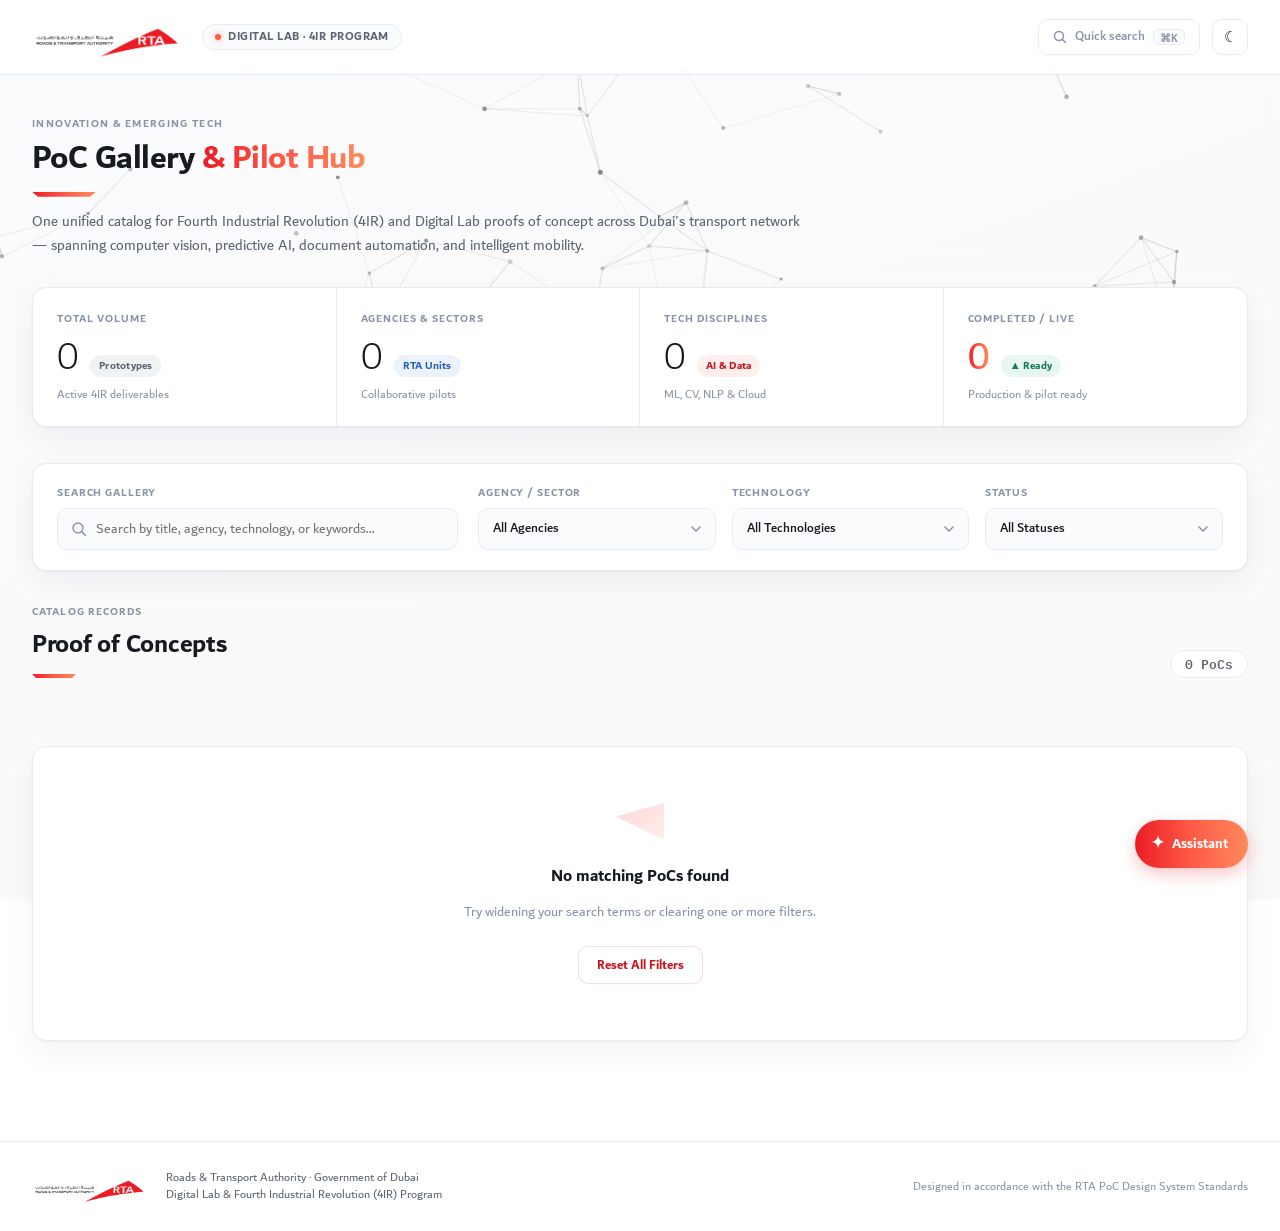
==== commit 5a2694ff: "Adding Network Animation to Hero Section" ====
--- a/index.html
+++ b/index.html
@@ -75,6 +75,597 @@
 
             <!-- HERO & KPI SUMMARY BAND -->
             <section class="hero-section" aria-labelledby="hero-title">
+                <canvas class="constellation-canvas" aria-hidden="true"></canvas>
+                <script>
+                (function () {
+                    const canvas = document.querySelector(".constellation-canvas");
+                    if (!canvas) return;
+
+                    const section = canvas.closest(".hero-section");
+                    if (!section) return;
+
+                    const ctx = canvas.getContext("2d", {
+                        alpha: true
+                    });
+
+                    const reducedMotion = window.matchMedia(
+                        "(prefers-reduced-motion: reduce)"
+                    ).matches;
+
+                    /* ---------------------------------------------------------
+                    CONFIGURATION
+                    --------------------------------------------------------- */
+
+                    const CONFIG = {
+                        particleDensity: 8500,
+
+                        minParticles: 45,
+                        maxParticles: 140,
+
+                        particleMinRadius: 1.4,
+                        particleMaxRadius: 2.6,
+
+                        particleSpeed: 0.12,
+
+                        linkDistance: 0.36,
+                        maxLinksPerParticle: 3,
+
+                        linkOpacity: 0.28,
+                        particleOpacity: 0.75,
+
+                        linkFadeSpeed: 0.035,
+
+                        linkUpdateInterval: 45,
+                        linkChangesPerCycle: 3,
+
+                        driftStrength: 0.012
+                    };
+
+                    /* ---------------------------------------------------------
+                    STATE
+                    --------------------------------------------------------- */
+
+                    let particles = [];
+                    let links = new Map();
+
+                    let width = 0;
+                    let height = 0;
+                    let dpr = 1;
+
+                    let frame = 0;
+                    let animationFrame = null;
+
+                    /* ---------------------------------------------------------
+                    COLORS
+                    --------------------------------------------------------- */
+
+                    function getInkColor() {
+                        return (
+                            getComputedStyle(document.documentElement)
+                                .getPropertyValue("--ink")
+                                .trim() || "#171B21"
+                        );
+                    }
+
+                    /* ---------------------------------------------------------
+                    PARTICLES
+                    --------------------------------------------------------- */
+
+                    function particleCount() {
+                        const calculated = Math.round(
+                            (width * height) / CONFIG.particleDensity
+                        );
+
+                        return Math.min(
+                            CONFIG.maxParticles,
+                            Math.max(CONFIG.minParticles, calculated)
+                        );
+                    }
+
+                    function createParticle() {
+                        const angle = Math.random() * Math.PI * 2;
+
+                        const speed =
+                            CONFIG.particleSpeed *
+                            (0.55 + Math.random() * 0.45);
+
+                        return {
+                            x: Math.random() * width,
+                            y: Math.random() * height,
+
+                            vx: Math.cos(angle) * speed,
+                            vy: Math.sin(angle) * speed,
+
+                            r:
+                                CONFIG.particleMinRadius +
+                                Math.random() *
+                                (CONFIG.particleMaxRadius -
+                                    CONFIG.particleMinRadius),
+
+                            opacity:
+                                0.25 +
+                                Math.random() * CONFIG.particleOpacity,
+
+                            phase: Math.random() * Math.PI * 2,
+
+                            drift:
+                                CONFIG.driftStrength *
+                                (0.5 + Math.random() * 0.5)
+                        };
+                    }
+
+                    function seedParticles() {
+                        const count = particleCount();
+
+                        particles = Array.from(
+                            { length: count },
+                            createParticle
+                        );
+
+                        links.clear();
+
+                        createInitialLinks();
+                    }
+
+                    /* ---------------------------------------------------------
+                    LINKS
+                    --------------------------------------------------------- */
+
+                    function getMaxLinkDistance() {
+                        return Math.min(width, height) * CONFIG.linkDistance;
+                    }
+
+                    function linkKey(i, j) {
+                        return i < j
+                            ? `${i}-${j}`
+                            : `${j}-${i}`;
+                    }
+
+                    function distanceBetween(a, b) {
+                        const dx = a.x - b.x;
+                        const dy = a.y - b.y;
+
+                        return Math.sqrt(dx * dx + dy * dy);
+                    }
+
+                    function createInitialLinks() {
+                        const maxDistance = getMaxLinkDistance();
+
+                        for (let i = 0; i < particles.length; i++) {
+                            let connections = 0;
+
+                            const nearby = [];
+
+                            for (let j = 0; j < particles.length; j++) {
+                                if (i === j) continue;
+
+                                const distance = distanceBetween(
+                                    particles[i],
+                                    particles[j]
+                                );
+
+                                if (distance <= maxDistance) {
+                                    nearby.push({
+                                        index: j,
+                                        distance
+                                    });
+                                }
+                            }
+
+                            /* Prefer nearby particles */
+                            nearby.sort(
+                                (a, b) =>
+                                    a.distance - b.distance
+                            );
+
+                            for (const candidate of nearby) {
+                                if (
+                                    connections >=
+                                    CONFIG.maxLinksPerParticle
+                                ) {
+                                    break;
+                                }
+
+                                /* Slight randomness prevents a rigid web */
+                                if (Math.random() > 0.65) {
+                                    continue;
+                                }
+
+                                const key = linkKey(
+                                    i,
+                                    candidate.index
+                                );
+
+                                if (!links.has(key)) {
+                                    links.set(key, {
+                                        alpha: 0,
+                                        target: 1
+                                    });
+
+                                    connections++;
+                                }
+                            }
+                        }
+                    }
+
+                    /* ---------------------------------------------------------
+                    DYNAMIC LINK CHANGES
+                    --------------------------------------------------------- */
+
+                    function updateLinks() {
+                        const maxDistance = getMaxLinkDistance();
+
+                        for (
+                            let n = 0;
+                            n < CONFIG.linkChangesPerCycle;
+                            n++
+                        ) {
+                            const i = Math.floor(
+                                Math.random() * particles.length
+                            );
+
+                            const j = Math.floor(
+                                Math.random() * particles.length
+                            );
+
+                            if (i === j) continue;
+
+                            const a = particles[i];
+                            const b = particles[j];
+
+                            const distance =
+                                distanceBetween(a, b);
+
+                            if (distance > maxDistance) {
+                                continue;
+                            }
+
+                            const key = linkKey(i, j);
+                            const existing = links.get(key);
+
+                            if (existing) {
+                                /* Occasionally remove an existing connection */
+                                if (Math.random() < 0.35) {
+                                    existing.target = 0;
+                                }
+                            } else {
+                                /* Create a new connection */
+                                links.set(key, {
+                                    alpha: 0,
+                                    target: 1
+                                });
+                            }
+                        }
+
+                        /* Naturally fade a few connections */
+                        links.forEach((link) => {
+                            if (
+                                link.target === 1 &&
+                                Math.random() < 0.008
+                            ) {
+                                link.target = 0;
+                            }
+                        });
+                    }
+
+                    /* ---------------------------------------------------------
+                    PARTICLE MOTION
+                    --------------------------------------------------------- */
+
+                    function updateParticles() {
+                        const time = frame * 0.01;
+
+                        for (const particle of particles) {
+
+                            /*
+                            * Very subtle sinusoidal drift makes the
+                            * constellation feel alive without looking chaotic.
+                            */
+
+                            const driftX =
+                                Math.sin(
+                                    time + particle.phase
+                                ) * particle.drift;
+
+                            const driftY =
+                                Math.cos(
+                                    time * 0.8 +
+                                    particle.phase
+                                ) * particle.drift;
+
+                            particle.x +=
+                                particle.vx + driftX;
+
+                            particle.y +=
+                                particle.vy + driftY;
+
+                            /* Soft wrap instead of hard bouncing */
+
+                            if (particle.x < -10) {
+                                particle.x = width + 10;
+                            }
+
+                            if (particle.x > width + 10) {
+                                particle.x = -10;
+                            }
+
+                            if (particle.y < -10) {
+                                particle.y = height + 10;
+                            }
+
+                            if (particle.y > height + 10) {
+                                particle.y = -10;
+                            }
+                        }
+                    }
+
+                    /* ---------------------------------------------------------
+                    DRAW LINKS
+                    --------------------------------------------------------- */
+
+                    function drawLinks(color) {
+                        ctx.lineWidth = 1.2;
+                        ctx.strokeStyle = color;
+
+                        links.forEach((link, key) => {
+
+                            /*
+                            * Smooth interpolation toward target opacity
+                            */
+                            link.alpha +=
+                                (link.target - link.alpha) *
+                                CONFIG.linkFadeSpeed;
+
+                            if (
+                                link.target === 0 &&
+                                link.alpha < 0.015
+                            ) {
+                                links.delete(key);
+                                return;
+                            }
+
+                            const [i, j] = key
+                                .split("-")
+                                .map(Number);
+
+                            const a = particles[i];
+                            const b = particles[j];
+
+                            if (!a || !b) {
+                                links.delete(key);
+                                return;
+                            }
+
+                            /*
+                            * Slightly stronger links when particles
+                            * are closer together.
+                            */
+
+                            const distance =
+                                distanceBetween(a, b);
+
+                            const maxDistance =
+                                getMaxLinkDistance();
+
+                            const distanceFactor =
+                                1 -
+                                Math.min(
+                                    distance / maxDistance,
+                                    1
+                                );
+
+                            ctx.globalAlpha =
+                                link.alpha *
+                                CONFIG.linkOpacity *
+                                (0.35 + distanceFactor);
+
+                            ctx.beginPath();
+
+                            ctx.moveTo(a.x, a.y);
+                            ctx.lineTo(b.x, b.y);
+
+                            ctx.stroke();
+                        });
+                    }
+
+                    /* ---------------------------------------------------------
+                    DRAW PARTICLES
+                    --------------------------------------------------------- */
+
+                    function drawParticles(color) {
+                        ctx.fillStyle = color;
+
+                        for (const particle of particles) {
+
+                            ctx.globalAlpha =
+                                particle.opacity;
+
+                            ctx.beginPath();
+
+                            ctx.arc(
+                                particle.x,
+                                particle.y,
+                                particle.r,
+                                0,
+                                Math.PI * 2
+                            );
+
+                            ctx.fill();
+                        }
+                    }
+
+                    /* ---------------------------------------------------------
+                    RESIZE
+                    --------------------------------------------------------- */
+
+                    function resize() {
+                        const rect =
+                            section.getBoundingClientRect();
+
+                        const newWidth =
+                            Math.round(rect.width);
+
+                        const newHeight =
+                            Math.round(rect.height);
+
+                        if (
+                            newWidth <= 0 ||
+                            newHeight <= 0
+                        ) {
+                            return;
+                        }
+
+                        const previousWidth = width;
+                        const previousHeight = height;
+
+                        width = newWidth;
+                        height = newHeight;
+
+                        dpr = Math.min(
+                            window.devicePixelRatio || 1,
+                            2
+                        );
+
+                        canvas.width =
+                            width * dpr;
+
+                        canvas.height =
+                            height * dpr;
+
+                        canvas.style.width =
+                            `${width}px`;
+
+                        canvas.style.height =
+                            `${height}px`;
+
+                        ctx.setTransform(
+                            dpr,
+                            0,
+                            0,
+                            dpr,
+                            0,
+                            0
+                        );
+
+                        /*
+                        * Only recreate particles if the canvas
+                        * meaningfully changes size.
+                        */
+
+                        if (
+                            particles.length === 0 ||
+                            previousWidth === 0 ||
+                            Math.abs(width - previousWidth) > 150 ||
+                            Math.abs(height - previousHeight) > 150
+                        ) {
+                            seedParticles();
+                        }
+                    }
+
+                    /* ---------------------------------------------------------
+                    RENDER
+                    --------------------------------------------------------- */
+
+                    function render() {
+                        if (
+                            width === 0 ||
+                            height === 0
+                        ) {
+                            animationFrame =
+                                requestAnimationFrame(render);
+
+                            return;
+                        }
+
+                        ctx.clearRect(
+                            0,
+                            0,
+                            width,
+                            height
+                        );
+
+                        const color =
+                            getInkColor();
+
+                        if (!reducedMotion) {
+                            updateParticles();
+
+                            if (
+                                frame %
+                                CONFIG.linkUpdateInterval ===
+                                0
+                            ) {
+                                updateLinks();
+                            }
+                        }
+
+                        drawLinks(color);
+
+                        ctx.globalAlpha = 1;
+
+                        drawParticles(color);
+
+                        ctx.globalAlpha = 1;
+
+                        frame++;
+
+                        if (!reducedMotion) {
+                            animationFrame =
+                                requestAnimationFrame(render);
+                        }
+                    }
+
+                    /* ---------------------------------------------------------
+                    INITIALIZATION
+                    --------------------------------------------------------- */
+
+                    const resizeObserver =
+                        new ResizeObserver(resize);
+
+                    resizeObserver.observe(section);
+
+                    if (
+                        document.fonts &&
+                        document.fonts.ready
+                    ) {
+                        document.fonts.ready.then(resize);
+                    }
+
+                    window.addEventListener(
+                        "load",
+                        resize,
+                        { once: true }
+                    );
+
+                    resize();
+
+                    if (reducedMotion) {
+                        updateLinks();
+                        render();
+                    } else {
+                        animationFrame =
+                            requestAnimationFrame(render);
+                    }
+
+                    /* ---------------------------------------------------------
+                    CLEANUP
+                    --------------------------------------------------------- */
+
+                    window.addEventListener(
+                        "beforeunload",
+                        () => {
+                            resizeObserver.disconnect();
+
+                            if (animationFrame) {
+                                cancelAnimationFrame(
+                                    animationFrame
+                                );
+                            }
+                        },
+                        { once: true }
+                    );
+                })();
+                </script>
                 <div class="hero-content">
                     <div class="hero-pretitle">Innovation & Emerging Tech</div>
                     <h1 id="hero-title" class="hero-title">
--- a/css/style.css
+++ b/css/style.css
@@ -449,6 +449,34 @@
     background: var(--surface-card-subtle);
     border-color: var(--border-subtle);
     color: var(--rta-red);
+}
+
+/* ---------------------------------------------------------
+   AMBIENT CONSTELLATION BACKGROUND
+--------------------------------------------------------- */
+.hero-section {
+    position: relative;
+    isolation: isolate;
+}
+
+.constellation-canvas {
+    position: absolute;
+    inset: -20% -5%;
+    width: 110%;
+    height: 140%;
+    z-index: 0;
+    pointer-events: none;
+    opacity: 0.5;
+}
+
+[data-theme="dark"] .constellation-canvas {
+    opacity: 0.5;
+}
+
+.hero-content,
+.kpi-band {
+    position: relative;
+    z-index: 1;
 }
 
 /* ---------------------------------------------------------
@@ -1065,8 +1093,8 @@
 /* Grid of PoC Cards */
 .poc-grid {
     display: grid;
-    grid-template-columns: repeat(auto-fill, minmax(340px, 1fr));
-    gap: 24px;
+    grid-template-columns: repeat(auto-fill, minmax(380px, 1fr));
+    gap: 28px;
 }
 
 /* ---------------------------------------------------------
@@ -1125,10 +1153,10 @@
 }
 
 .poc-card-content {
-    padding: 22px 24px 16px;
+    padding: 26px 28px 20px;
     display: flex;
     flex-direction: column;
-    gap: 12px;
+    gap: 14px;
     flex: 1;
 }
 
@@ -1140,7 +1168,7 @@
 }
 
 .poc-agency {
-    font-size: 11px;
+    font-size: 12px;
     font-weight: 700;
     letter-spacing: 0.08em;
     text-transform: uppercase;
@@ -1154,11 +1182,11 @@
 .status-badge {
     display: inline-flex;
     align-items: center;
-    gap: 6px;
-    height: 22px;
-    padding: 0 9px;
+    gap: 7px;
+    height: 24px;
+    padding: 0 10px;
     border-radius: var(--radius-pill);
-    font-size: 11px;
+    font-size: 12px;
     font-weight: 700;
     letter-spacing: 0.02em;
     flex: none;
@@ -1208,7 +1236,7 @@
 }
 
 .poc-card h3 {
-    font-size: 16.5px;
+    font-size: 19px;
     font-weight: 600;
     line-height: 1.35;
     letter-spacing: -0.01em;
@@ -1216,8 +1244,8 @@
 }
 
 .poc-card-description {
-    font-size: 13px;
-    line-height: 1.6;
+    font-size: 14px;
+    line-height: 1.65;
     color: var(--text-secondary);
     display: -webkit-box;
     -webkit-line-clamp: 3;
@@ -1229,27 +1257,27 @@
 .poc-technologies {
     display: flex;
     flex-wrap: wrap;
-    gap: 6px;
+    gap: 7px;
     margin-top: auto;
-    padding-top: 6px;
+    padding-top: 8px;
 }
 
 .tech-badge {
     display: inline-flex;
     align-items: center;
-    height: 22px;
-    padding: 0 9px;
+    height: 24px;
+    padding: 0 10px;
     border-radius: var(--radius-pill);
     background: var(--surface-card-subtle);
     border: 1px solid var(--border-hairline);
     color: var(--text-secondary);
-    font-size: 11px;
+    font-size: 12px;
     font-weight: 600;
 }
 
 /* Card Footer */
 .poc-card-footer {
-    padding: 14px 24px 18px;
+    padding: 16px 28px 20px;
     border-top: 1px solid var(--border-hairline);
     display: flex;
     align-items: center;
@@ -1265,8 +1293,8 @@
 }
 
 .team-avatar {
-    width: 28px;
-    height: 28px;
+    width: 30px;
+    height: 30px;
     border-radius: 50%;
     border: 2px solid var(--surface-card);
     background: var(--surface-card-subtle);
@@ -1297,12 +1325,12 @@
 }
 
 .view-details-button {
-    font-size: 12.5px;
+    font-size: 13.5px;
     font-weight: 600;
     color: var(--rta-red-deep);
     display: inline-flex;
     align-items: center;
-    gap: 4px;
+    gap: 5px;
     transition: transform var(--trans-fast), color var(--trans-fast);
 }
 
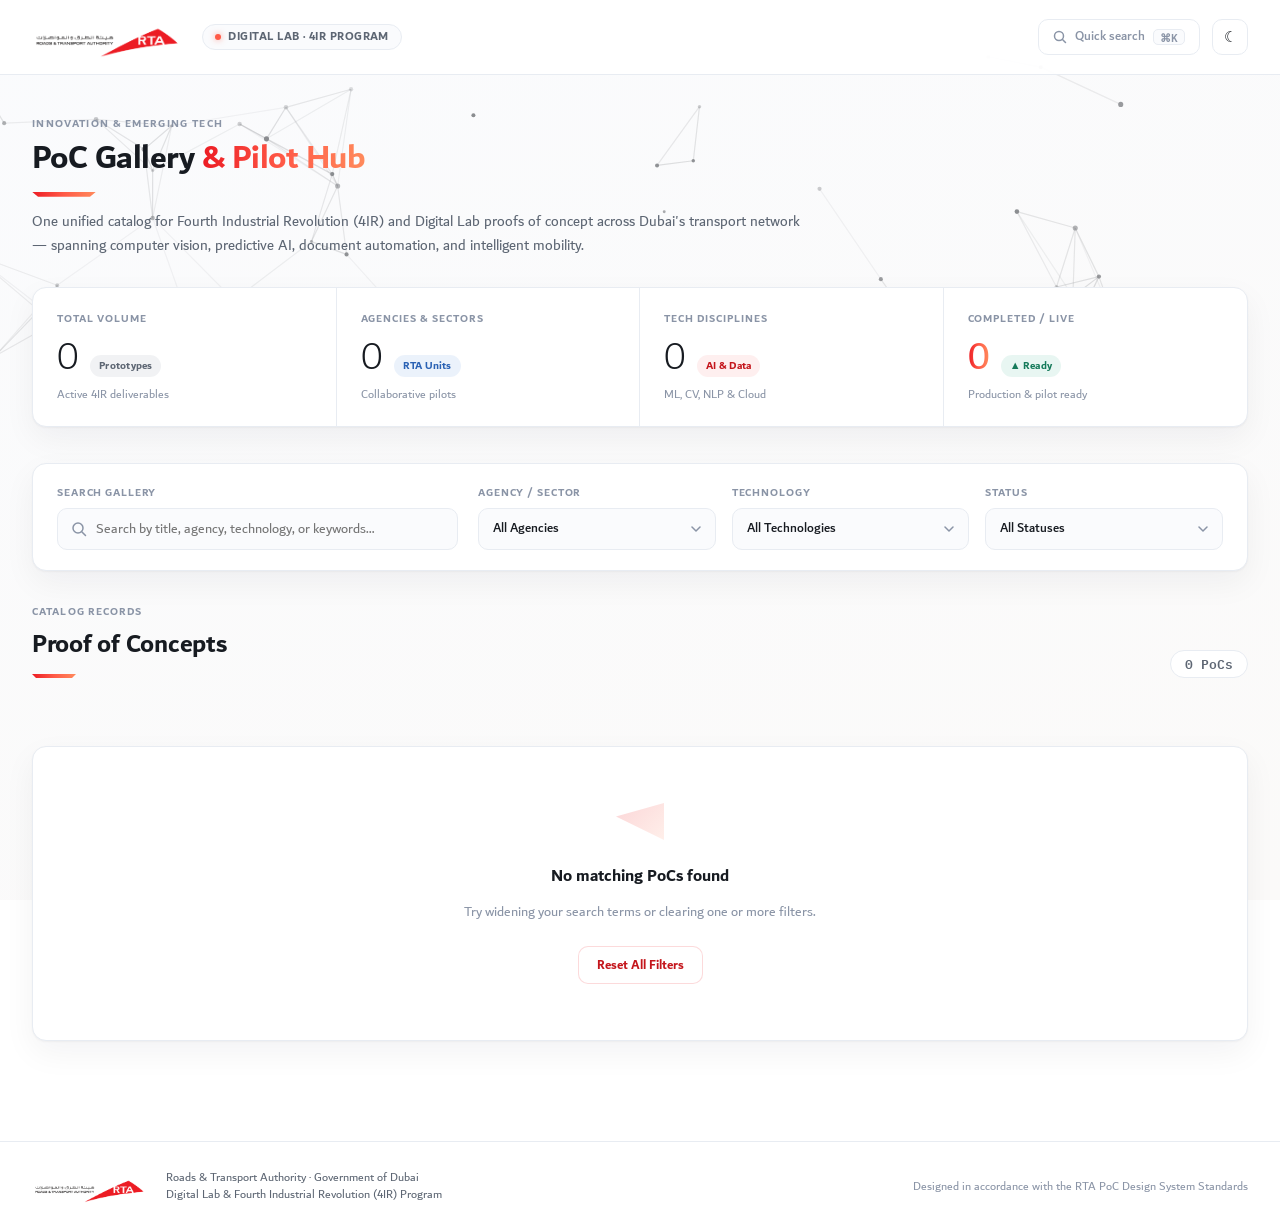
==== commit d0e1a001: "Implement non-AI version" ====
--- a/index.html
+++ b/index.html
@@ -932,106 +932,6 @@
 
     </div>
 
-    <!-- =====================================================
-        AI CHATBOT (RTA POC ASSISTANT)
-    ===================================================== -->
-    <button
-        id="chatbot-toggle"
-        class="chatbot-toggle"
-        type="button"
-        aria-label="Open PoC Assistant"
-        title="Open PoC Assistant"
-    >
-        <span class="chatbot-sparkle">✦</span>
-        <span class="chatbot-toggle-text">Assistant</span>
-    </button>
-
-    <div
-        id="chatbot"
-        class="chatbot"
-        hidden
-    >
-        <div class="chatbot-header">
-            <div class="chatbot-header-info">
-                <div class="chatbot-avatar">
-                    ✦
-                </div>
-                <div>
-                    <h3>PoC Assistant</h3>
-                    <span>RTA Digital Lab AI Assistant</span>
-                </div>
-            </div>
-
-            <button
-                id="chatbot-close"
-                class="chatbot-close"
-                type="button"
-                aria-label="Close chatbot"
-            >
-                &times;
-            </button>
-        </div>
-
-        <div
-            id="chatbot-messages"
-            class="chatbot-messages"
-        >
-            <div class="chatbot-message assistant">
-                <div class="message-avatar">
-                    ✦
-                </div>
-                <div class="message-content">
-                    <p>
-                        Welcome to the <strong>RTA PoC Assistant</strong>.
-                    </p>
-                    <p>
-                        I can help you explore proof of concepts across agencies, search specific technologies, or explain pilot results. What would you like to explore?
-                    </p>
-                </div>
-            </div>
-        </div>
-
-        <div class="chatbot-suggestions">
-            <button
-                type="button"
-                class="chat-suggestion"
-            >
-                Which PoCs use Computer Vision?
-            </button>
-            <button
-                type="button"
-                class="chat-suggestion"
-            >
-                Show me completed pilots
-            </button>
-            <button
-                type="button"
-                class="chat-suggestion"
-            >
-                What PoCs are related to buses &amp; transit?
-            </button>
-        </div>
-
-        <form
-            id="chatbot-form"
-            class="chatbot-input-area"
-        >
-            <input
-                id="chatbot-input"
-                type="text"
-                placeholder="Ask a question about the PoC catalog…"
-                autocomplete="off"
-            >
-            <button
-                id="chatbot-send"
-                type="submit"
-                aria-label="Send message"
-            >
-                ↑
-            </button>
-        </form>
-    </div>
-
     <script src="js/app.js"></script>
 </body>
 </html>
--- a/css/style.css
+++ b/css/style.css
@@ -1178,7 +1178,10 @@
     white-space: nowrap;
 }
 
-/* Status Badges with Colored Dots */
+/* =========================================================
+   STATUS BADGES
+========================================================= */
+
 .status-badge {
     display: inline-flex;
     align-items: center;
@@ -1191,6 +1194,7 @@
     letter-spacing: 0.02em;
     flex: none;
     line-height: 1;
+    white-space: nowrap;
 }
 
 .status-badge::before {
@@ -1199,40 +1203,39 @@
     height: 5px;
     border-radius: 50%;
     background: currentColor;
-}
-
-.status-badge.completed,
-.status-badge.live,
-.status-badge.processed,
-.status-badge.success {
+    flex: none;
+}
+
+.status-badge.complete,
+.status-badge.completed {
     background: var(--success-bg);
     color: var(--success-text);
 }
 
+.status-badge.progress,
 .status-badge.in-progress,
-.status-badge.in_progress,
+.status-badge.in_progress {
+    background: var(--info-bg);
+    color: var(--info-text);
+}
+
+.status-badge.review,
 .status-badge.needs-review {
     background: var(--warning-bg);
     color: var(--warning-text);
 }
 
-.status-badge.discovery,
-.status-badge.info {
-    background: var(--info-bg);
-    color: var(--info-text);
-}
-
-.status-badge.on-hold,
+.status-badge.planning,
+.status-badge.not-started,
+.status-badge.discovery {
+    background: var(--neutral-bg);
+    color: var(--neutral-text);
+}
+
 .status-badge.blocked,
-.status-badge.danger {
+.status-badge.on-hold {
     background: var(--danger-bg);
     color: var(--danger-text);
-}
-
-.status-badge.archived,
-.status-badge.neutral {
-    background: var(--neutral-bg);
-    color: var(--neutral-text);
 }
 
 .poc-card h3 {
@@ -1907,4 +1910,12 @@
 /* On Hold */
 .poc-card.status-blocked .poc-status-line {
     background: #ef4444;
+}
+
+:root .poc-status-line {
+    display: none;
+} 
+
+[data-theme="dark"] .poc-status-line {
+    display: block;
 }
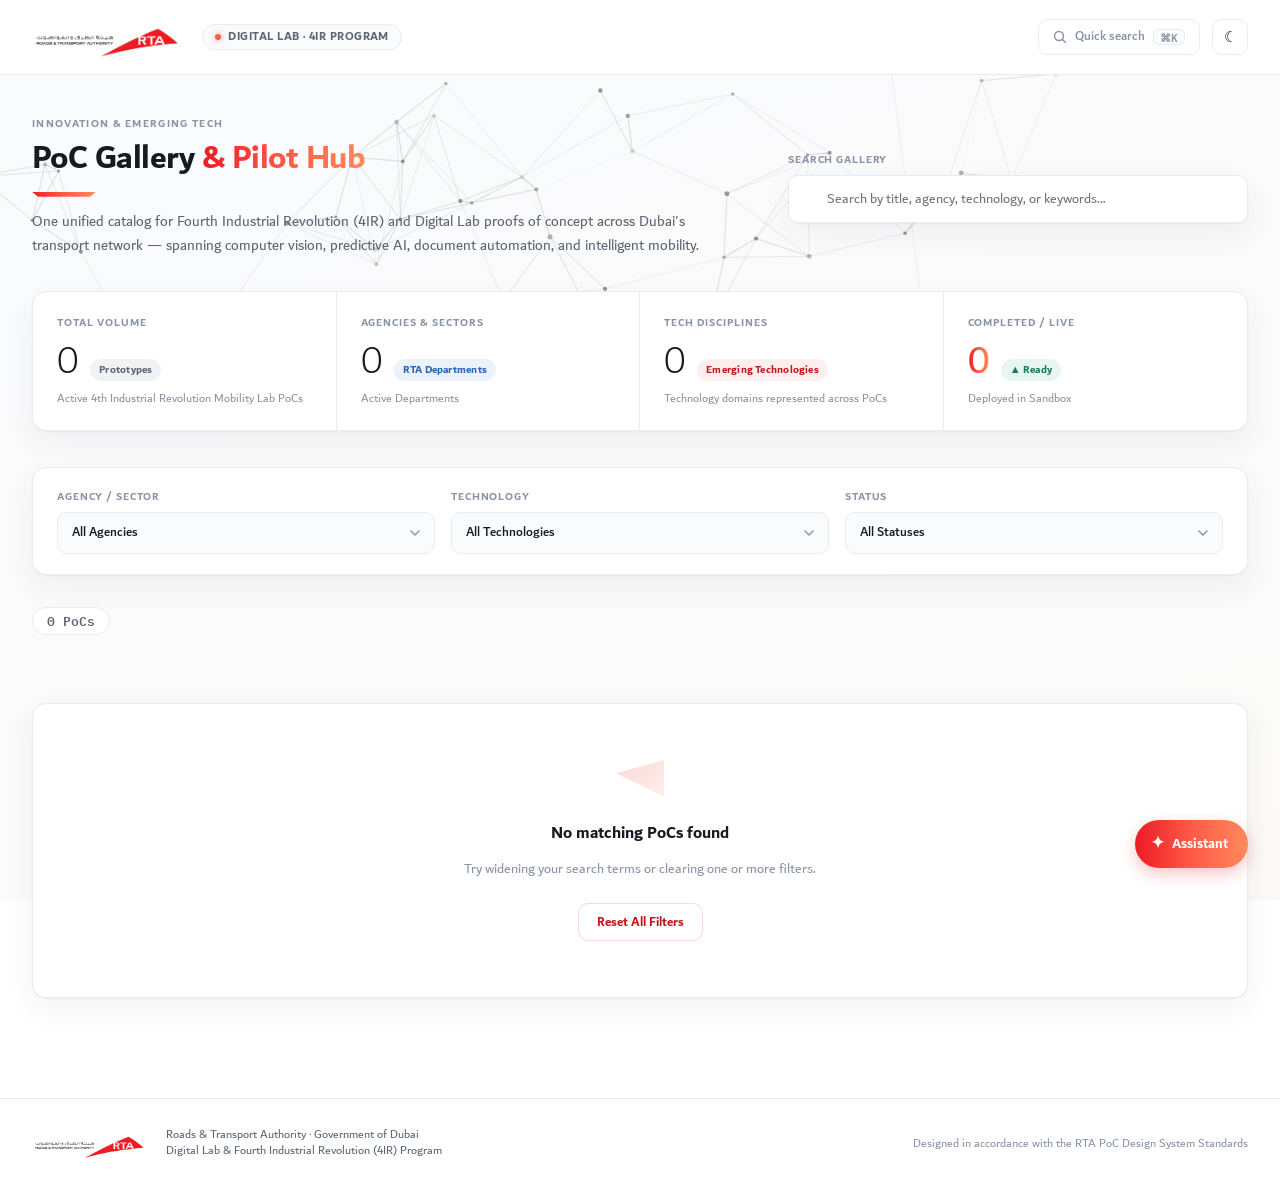
==== commit 922bb8fb: "UI Edits and adding animation instead of placeholder" ====
--- a/index.html
+++ b/index.html
@@ -666,15 +666,49 @@
                     );
                 })();
                 </script>
-                <div class="hero-content">
-                    <div class="hero-pretitle">Innovation & Emerging Tech</div>
-                    <h1 id="hero-title" class="hero-title">
-                        PoC Gallery <span class="hero-highlight">&amp; Pilot Hub</span>
-                    </h1>
-                    <div class="rta-title-rule" aria-hidden="true"></div>
-                    <p class="hero-description">
-                        One unified catalog for Fourth Industrial Revolution (4IR) and Digital Lab proofs of concept across Dubai's transport network — spanning computer vision, predictive AI, document automation, and intelligent mobility.
-                    </p>
+                <div class="hero-main">
+
+                    <div class="hero-content">
+                        <div class="hero-pretitle">Innovation & Emerging Tech</div>
+
+                        <h1 id="hero-title" class="hero-title">
+                            PoC Gallery <span class="hero-highlight">&amp; Pilot Hub</span>
+                        </h1>
+
+                        <div class="rta-title-rule" aria-hidden="true"></div>
+
+                        <p class="hero-description">
+                            One unified catalog for Fourth Industrial Revolution (4IR) and Digital Lab proofs of concept across Dubai's transport network — spanning computer vision, predictive AI, document automation, and intelligent mobility.
+                        </p>
+                    </div>
+
+                    <div class="hero-search" role="search" aria-label="Search proof-of-concepts">
+                        <div class="search-container">
+                            <label for="search-input">Search Gallery</label>
+
+                            <div class="search-input-wrapper">
+                                <svg class="search-icon" ...>
+                                    ...
+                                </svg>
+
+                                <input
+                                    type="text"
+                                    id="search-input"
+                                    placeholder="Search by title, agency, technology, or keywords…"
+                                    autocomplete="off"
+                                >
+
+                                <button
+                                    type="button"
+                                    id="search-clear-btn"
+                                    class="search-clear-btn"
+                                    aria-label="Clear search"
+                                    hidden
+                                >×</button>
+                            </div>
+                        </div>
+                    </div>
+
                 </div>
 
                 <!-- 4-COLUMN KPI METRIC BAND -->
@@ -685,25 +719,25 @@
                             <span class="kpi-value" id="kpi-total-pocs">0</span>
                             <span class="kpi-badge kpi-badge-neutral">Prototypes</span>
                         </div>
-                        <div class="kpi-subtext">Active 4IR deliverables</div>
+                        <div class="kpi-subtext">Active 4th Industrial Revolution Mobility Lab PoCs</div>
                     </div>
 
                     <div class="kpi-card" id="kpi-agencies-card">
                         <div class="kpi-label">Agencies &amp; Sectors</div>
                         <div class="kpi-value-row">
                             <span class="kpi-value" id="kpi-total-agencies">0</span>
-                            <span class="kpi-badge kpi-badge-info">RTA Units</span>
+                            <span class="kpi-badge kpi-badge-info">RTA Departments</span>
                         </div>
-                        <div class="kpi-subtext">Collaborative pilots</div>
+                        <div class="kpi-subtext">Active Departments</div>
                     </div>
 
                     <div class="kpi-card" id="kpi-tech-card">
                         <div class="kpi-label">Tech Disciplines</div>
                         <div class="kpi-value-row">
                             <span class="kpi-value" id="kpi-total-tech">0</span>
-                            <span class="kpi-badge kpi-badge-focus">AI &amp; Data</span>
+                            <span class="kpi-badge kpi-badge-focus">Emerging Technologies</span>
                         </div>
-                        <div class="kpi-subtext">ML, CV, NLP &amp; Cloud</div>
+                        <div class="kpi-subtext">Technology domains represented across PoCs</div>
                     </div>
 
                     <div class="kpi-card" id="kpi-status-card">
@@ -712,7 +746,7 @@
                             <span class="kpi-value kpi-value-gradient" id="kpi-completed-pocs">0</span>
                             <span class="kpi-badge kpi-badge-success">▲ Ready</span>
                         </div>
-                        <div class="kpi-subtext">Production &amp; pilot ready</div>
+                        <div class="kpi-subtext">Deployed in Sandbox</div>
                     </div>
                 </div>
             </section>
@@ -720,25 +754,6 @@
             <!-- FILTER BAR -->
             <section class="filter-bar-wrapper">
                 <div class="filter-bar" role="search" aria-label="Filter proof-of-concepts">
-
-                    <!-- SEARCH -->
-                    <div class="search-container">
-                        <label for="search-input">Search Gallery</label>
-                        <div class="search-input-wrapper">
-                            <svg class="search-icon" width="16" height="16" viewBox="0 0 16 16" fill="none" aria-hidden="true">
-                                <circle cx="7" cy="7" r="5" stroke="currentColor" stroke-width="1.5"></circle>
-                                <path d="M11 11L14.5 14.5" stroke="currentColor" stroke-width="1.5" stroke-linecap="round"></path>
-                            </svg>
-                            <input
-                                type="text"
-                                id="search-input"
-                                placeholder="Search by title, agency, technology, or keywords…"
-                                autocomplete="off"
-                            >
-                            <button type="button" id="search-clear-btn" class="search-clear-btn" aria-label="Clear search" hidden>×</button>
-                        </div>
-                    </div>
-
                     <div class="filters-dropdown-group">
                         <!-- AGENCY -->
                         <div class="filter-container">
@@ -850,11 +865,11 @@
             <section class="dashboard">
                 <section class="gallery-section" aria-labelledby="gallery-heading">
                     <div class="section-header">
-                        <div>
+                        <!-- <div>
                             <div class="section-overline">Catalog Records</div>
                             <h2 id="gallery-heading">Proof of Concepts</h2>
                             <div class="rta-title-rule-sm" aria-hidden="true"></div>
-                        </div>
+                        </div> -->
                         <div class="section-meta-right">
                             <span id="poc-count" class="count-pill" aria-live="polite" aria-atomic="true">0 PoCs</span>
                         </div>
@@ -931,7 +946,105 @@
         </footer>
 
     </div>
-
+    <!-- =====================================================
+        AI CHATBOT (RTA POC ASSISTANT)
+    ===================================================== -->
+    <button
+        id="chatbot-toggle"
+        class="chatbot-toggle"
+        type="button"
+        aria-label="Open PoC Assistant"
+        title="Open PoC Assistant"
+    >
+        <span class="chatbot-sparkle">✦</span>
+        <span class="chatbot-toggle-text">Assistant</span>
+    </button>
+
+    <div
+        id="chatbot"
+        class="chatbot"
+        hidden
+    >
+        <div class="chatbot-header">
+            <div class="chatbot-header-info">
+                <div class="chatbot-avatar">
+                    ✦
+                </div>
+                <div>
+                    <h3>PoC Assistant</h3>
+                    <span>RTA Digital Lab AI Assistant</span>
+                </div>
+            </div>
+
+            <button
+                id="chatbot-close"
+                class="chatbot-close"
+                type="button"
+                aria-label="Close chatbot"
+            >
+                &times;
+            </button>
+        </div>
+
+        <div
+            id="chatbot-messages"
+            class="chatbot-messages"
+        >
+            <div class="chatbot-message assistant">
+                <div class="message-avatar">
+                    ✦
+                </div>
+                <div class="message-content">
+                    <p>
+                        Welcome to the <strong>RTA PoC Assistant</strong>.
+                    </p>
+                    <p>
+                        I can help you explore proof of concepts across agencies, search specific technologies, or explain pilot results. What would you like to explore?
+                    </p>
+                </div>
+            </div>
+        </div>
+
+        <div class="chatbot-suggestions">
+            <button
+                type="button"
+                class="chat-suggestion"
+            >
+                Which PoCs use Computer Vision?
+            </button>
+            <button
+                type="button"
+                class="chat-suggestion"
+            >
+                Show me completed pilots
+            </button>
+            <button
+                type="button"
+                class="chat-suggestion"
+            >
+                What PoCs are related to buses &amp; transit?
+            </button>
+        </div>
+
+        <form
+            id="chatbot-form"
+            class="chatbot-input-area"
+        >
+            <input
+                id="chatbot-input"
+                type="text"
+                placeholder="Ask a question about the PoC catalog…"
+                autocomplete="off"
+            >
+            <button
+                id="chatbot-send"
+                type="submit"
+                aria-label="Send message"
+            >
+                ↑
+            </button>
+        </form>
+    </div>
     <script src="js/app.js"></script>
 </body>
 </html>
--- a/css/style.css
+++ b/css/style.css
@@ -4,9 +4,11 @@
    Deliverable 1 · General & Reusable Component System
 ========================================================= */
 
+
 /* ---------------------------------------------------------
    FONTS
 --------------------------------------------------------- */
+
 @font-face {
     font-family: "Dubai";
     src: url("../assets/font/Dubai-Light.ttf") format("truetype");
@@ -39,16 +41,20 @@
     font-display: swap;
 }
 
+
 /* ---------------------------------------------------------
-   DESIGN TOKENS — LIGHT THEME (PRIMARY)
+   DESIGN TOKENS — LIGHT THEME
 --------------------------------------------------------- */
+
 :root {
-    /* Brand Foundations */
-    --font-primary: "Dubai", "Hanken Grotesk", "Segoe UI", "Noto Sans Arabic", -apple-system, BlinkMacSystemFont, sans-serif;
-    --font-mono: "IBM Plex Mono", SFMono-Regular, Menlo, Monaco, Consolas, monospace;
+    --font-primary: "Dubai", "Hanken Grotesk", "Segoe UI",
+        "Noto Sans Arabic", -apple-system, BlinkMacSystemFont, sans-serif;
+
+    --font-mono: "IBM Plex Mono", SFMono-Regular, Menlo, Monaco,
+        Consolas, monospace;
+
     --font-arabic: "Noto Sans Arabic", "Dubai", sans-serif;
 
-    /* Canvas & Surfaces */
     --surface-app: #FAFBFD;
     --surface-app-end: #FBFAF9;
     --surface-card: #FFFFFF;
@@ -58,12 +64,10 @@
     --surface-overlay: rgba(23, 27, 33, 0.48);
     --surface-glass: rgba(255, 255, 255, 0.88);
 
-    /* Borders & Hairlines */
     --border-hairline: #E8ECF2;
     --border-subtle: #D5DCE6;
     --border-strong: #C8CFDA;
 
-    /* Typography & Ink */
     --ink: #171B21;
     --text-primary: #171B21;
     --text-secondary: #5D6673;
@@ -71,22 +75,30 @@
     --text-disabled: #A9B2BF;
     --text-on-dark: #FFFFFF;
 
-    /* RTA Red & Identity Gradients */
-    --rta-gradient: linear-gradient(90deg, #EC1C24, #FF5A47, #FF8A5C);
-    --rta-gradient-vertical: linear-gradient(180deg, #EC1C24, #FF8A5C);
+    --rta-gradient: linear-gradient(
+        90deg,
+        #EC1C24,
+        #FF5A47,
+        #FF8A5C
+    );
+
+    --rta-gradient-vertical: linear-gradient(
+        180deg,
+        #EC1C24,
+        #FF8A5C
+    );
+
     --rta-red: #EC1C24;
     --rta-red-deep: #C4161C;
     --rta-red-tint: rgba(236, 28, 36, 0.07);
     --rta-red-border: rgba(236, 28, 36, 0.16);
     --rta-red-glow: rgba(236, 28, 36, 0.25);
 
-    /* Supporting Gradients */
     --grad-cool: linear-gradient(90deg, #3B7DD8, #6FC3FF);
     --grad-fresh: linear-gradient(90deg, #1FA97C, #7BE0B0);
     --grad-violet: linear-gradient(90deg, #6B5BD2, #A98BFF);
     --grad-neutral: linear-gradient(90deg, #8A94A6, #C8CFDA);
 
-    /* Semantic States */
     --success: #1FA97C;
     --success-bg: rgba(31, 169, 124, 0.10);
     --success-text: #157A5A;
@@ -112,7 +124,6 @@
     --neutral-text: #5D6673;
     --neutral-border: rgba(138, 148, 166, 0.20);
 
-    /* Categorical Data-Viz Colors */
     --cat-1: #3B7DD8;
     --cat-2: #1FA97C;
     --cat-3: #6B5BD2;
@@ -122,29 +133,43 @@
     --cat-7: #B0762E;
     --cat-8: #8A94A6;
 
-    /* Radius System */
     --radius-sm: 8px;
     --radius-md: 10px;
     --radius-lg: 14px;
     --radius-pill: 999px;
 
-    /* Elevation Shadows */
-    --shadow-resting: 0 1px 2px rgba(23, 27, 33, 0.04), 0 12px 32px rgba(23, 27, 33, 0.05);
-    --shadow-raised: 0 4px 8px rgba(23, 27, 33, 0.06), 0 24px 64px rgba(23, 27, 33, 0.14);
-    --shadow-modal: 0 12px 40px rgba(23, 27, 33, 0.12), 0 32px 80px rgba(23, 27, 33, 0.22);
-    --shadow-dropdown: 0 4px 16px rgba(23, 27, 33, 0.08), 0 16px 40px rgba(23, 27, 33, 0.12);
-    --shadow-btn: 0 6px 16px rgba(236, 28, 36, 0.25);
-    --shadow-btn-hover: 0 10px 22px rgba(236, 28, 36, 0.32);
-
-    /* Transitions */
+    --shadow-resting:
+        0 1px 2px rgba(23, 27, 33, 0.04),
+        0 12px 32px rgba(23, 27, 33, 0.05);
+
+    --shadow-raised:
+        0 4px 8px rgba(23, 27, 33, 0.06),
+        0 24px 64px rgba(23, 27, 33, 0.14);
+
+    --shadow-modal:
+        0 12px 40px rgba(23, 27, 33, 0.12),
+        0 32px 80px rgba(23, 27, 33, 0.22);
+
+    --shadow-dropdown:
+        0 4px 16px rgba(23, 27, 33, 0.08),
+        0 16px 40px rgba(23, 27, 33, 0.12);
+
+    --shadow-btn:
+        0 6px 16px rgba(236, 28, 36, 0.25);
+
+    --shadow-btn-hover:
+        0 10px 22px rgba(236, 28, 36, 0.32);
+
     --trans-fast: 150ms ease;
     --trans-medium: 250ms ease;
     --trans-spring: 450ms cubic-bezier(0.16, 1, 0.3, 1);
 }
 
+
 /* ---------------------------------------------------------
-   DARK THEME OVERRIDES
+   DARK THEME
 --------------------------------------------------------- */
+
 [data-theme="dark"] {
     --surface-app: #0B0E14;
     --surface-app-end: #0E121A;
@@ -170,25 +195,44 @@
 
     --success-bg: rgba(31, 169, 124, 0.18);
     --success-text: #4ADE80;
+
     --danger-bg: rgba(229, 72, 77, 0.18);
     --danger-text: #FB7185;
+
     --warning-bg: rgba(245, 166, 35, 0.18);
     --warning-text: #FBBF24;
+
     --info-bg: rgba(59, 125, 216, 0.18);
     --info-text: #60A5FA;
+
     --neutral-bg: rgba(138, 148, 166, 0.16);
     --neutral-text: #9DA8B9;
 
-    --shadow-resting: 0 1px 3px rgba(0, 0, 0, 0.35), 0 12px 32px rgba(0, 0, 0, 0.45);
-    --shadow-raised: 0 4px 12px rgba(0, 0, 0, 0.5), 0 24px 64px rgba(0, 0, 0, 0.65);
-    --shadow-modal: 0 16px 48px rgba(0, 0, 0, 0.7), 0 36px 90px rgba(0, 0, 0, 0.85);
-    --shadow-dropdown: 0 8px 24px rgba(0, 0, 0, 0.6), 0 20px 48px rgba(0, 0, 0, 0.7);
-}
+    --shadow-resting:
+        0 1px 3px rgba(0, 0, 0, 0.35),
+        0 12px 32px rgba(0, 0, 0, 0.45);
+
+    --shadow-raised:
+        0 4px 12px rgba(0, 0, 0, 0.5),
+        0 24px 64px rgba(0, 0, 0, 0.65);
+
+    --shadow-modal:
+        0 16px 48px rgba(0, 0, 0, 0.7),
+        0 36px 90px rgba(0, 0, 0, 0.85);
+
+    --shadow-dropdown:
+        0 8px 24px rgba(0, 0, 0, 0.6),
+        0 20px 48px rgba(0, 0, 0, 0.7);
+}
+
 
 /* ---------------------------------------------------------
-   GLOBAL RESETS & BASE
+   GLOBAL RESETS
 --------------------------------------------------------- */
-*, *::before, *::after {
+
+*,
+*::before,
+*::after {
     box-sizing: border-box;
     margin: 0;
     padding: 0;
@@ -203,7 +247,12 @@
 
 body {
     font-family: var(--font-primary);
-    background: linear-gradient(160deg, var(--surface-app) 0%, var(--surface-app-end) 100%);
+    background:
+        linear-gradient(
+            160deg,
+            var(--surface-app) 0%,
+            var(--surface-app-end) 100%
+        );
     background-attachment: fixed;
     color: var(--text-primary);
     line-height: 1.6;
@@ -227,13 +276,23 @@
     color: var(--text-primary);
 }
 
-/* Properly override [hidden] for flex containers so hidden attribute always wins */
-[hidden] { display: none !important; }
-
-/* Keyframe animations */
+[hidden] {
+    display: none !important;
+}
+
+
+/* ---------------------------------------------------------
+   KEYFRAME ANIMATIONS
+--------------------------------------------------------- */
+
 @keyframes rtaShimmer {
-    0% { background-position: -200% 0; }
-    100% { background-position: 200% 0; }
+    0% {
+        background-position: -200% 0;
+    }
+
+    100% {
+        background-position: 200% 0;
+    }
 }
 
 @keyframes rtaRise {
@@ -241,6 +300,7 @@
         opacity: 0;
         transform: translateY(12px);
     }
+
     to {
         opacity: 1;
         transform: translateY(0);
@@ -248,31 +308,62 @@
 }
 
 @keyframes rtaPulse {
-    0%, 100% { opacity: 1; transform: scale(1); }
-    50% { opacity: 0.6; transform: scale(1.15); }
-}
-
-/* Chatbot slide-up animation for open */
+    0%,
+    100% {
+        opacity: 1;
+        transform: scale(1);
+    }
+
+    50% {
+        opacity: 0.6;
+        transform: scale(1.15);
+    }
+}
+
+
+/* Chatbot animations — KEEP FOR CHATBOT VERSION */
+
 @keyframes chatbotSlideUp {
-    from { opacity: 0; transform: translateY(18px) scale(0.97); }
-    to   { opacity: 1; transform: translateY(0)  scale(1); }
-}
-
-/* Typing dots bounce */
+    from {
+        opacity: 0;
+        transform: translateY(18px) scale(0.97);
+    }
+
+    to {
+        opacity: 1;
+        transform: translateY(0) scale(1);
+    }
+}
+
 @keyframes typingBounce {
-    0%, 60%, 100% { transform: translateY(0); opacity: 0.4; }
-    30%            { transform: translateY(-5px); opacity: 1; }
+    0%,
+    60%,
+    100% {
+        transform: translateY(0);
+        opacity: 0.4;
+    }
+
+    30% {
+        transform: translateY(-5px);
+        opacity: 1;
+    }
 }
 
 @media (prefers-reduced-motion: reduce) {
-    *, *::before, *::after {
+    *,
+    *::before,
+    *::after {
         animation-duration: 0.01ms !important;
         animation-iteration-count: 1 !important;
         transition-duration: 0.01ms !important;
     }
 }
 
-/* App layout wrapper */
+
+/* ---------------------------------------------------------
+   APP LAYOUT
+--------------------------------------------------------- */
+
 #app {
     display: flex;
     flex-direction: column;
@@ -280,15 +371,22 @@
     position: relative;
 }
 
+
 /* ---------------------------------------------------------
-   RTA SIGNATURE TITLE RULE & MOTIFS
+   RTA TITLE RULE
 --------------------------------------------------------- */
+
 .rta-title-rule {
     width: 64px;
     height: 5px;
     margin-top: 14px;
     background: var(--rta-gradient);
-    clip-path: polygon(0 0, 100% 0, calc(100% - 6px) 100%, 6px 100%);
+    clip-path: polygon(
+        0 0,
+        100% 0,
+        calc(100% - 6px) 100%,
+        6px 100%
+    );
 }
 
 .rta-title-rule-sm {
@@ -296,12 +394,19 @@
     height: 4px;
     margin-top: 8px;
     background: var(--rta-gradient);
-    clip-path: polygon(0 0, 100% 0, calc(100% - 4px) 100%, 4px 100%);
-}
+    clip-path: polygon(
+        0 0,
+        100% 0,
+        calc(100% - 4px) 100%,
+        4px 100%
+    );
+}
+
 
 /* ---------------------------------------------------------
    HEADER
 --------------------------------------------------------- */
+
 .header {
     position: sticky;
     top: 0;
@@ -310,7 +415,9 @@
     backdrop-filter: blur(16px);
     -webkit-backdrop-filter: blur(16px);
     border-bottom: 1px solid var(--border-hairline);
-    transition: background var(--trans-fast), border-color var(--trans-fast);
+    transition:
+        background var(--trans-fast),
+        border-color var(--trans-fast);
 }
 
 .header-content {
@@ -388,7 +495,9 @@
     font-size: 12.5px;
     font-weight: 500;
     cursor: pointer;
-    transition: border-color var(--trans-fast), color var(--trans-fast);
+    transition:
+        border-color var(--trans-fast),
+        color var(--trans-fast);
 }
 
 .header-search-hint:hover {
@@ -420,7 +529,10 @@
     justify-content: center;
     font-size: 15px;
     cursor: pointer;
-    transition: transform var(--trans-fast), background var(--trans-fast), border-color var(--trans-fast);
+    transition:
+        transform var(--trans-fast),
+        background var(--trans-fast),
+        border-color var(--trans-fast);
 }
 
 .theme-toggle:hover {
@@ -442,7 +554,9 @@
     font-size: 13px;
     font-weight: 600;
     cursor: pointer;
-    transition: background var(--trans-fast), border-color var(--trans-fast);
+    transition:
+        background var(--trans-fast),
+        border-color var(--trans-fast);
 }
 
 .btn-back:hover {
@@ -451,12 +565,15 @@
     color: var(--rta-red);
 }
 
+
 /* ---------------------------------------------------------
    AMBIENT CONSTELLATION BACKGROUND
 --------------------------------------------------------- */
+
 .hero-section {
     position: relative;
     isolation: isolate;
+    margin-bottom: 36px;
 }
 
 .constellation-canvas {
@@ -473,15 +590,11 @@
     opacity: 0.5;
 }
 
-.hero-content,
-.kpi-band {
-    position: relative;
-    z-index: 1;
-}
 
 /* ---------------------------------------------------------
-   MAIN CONTENT CONTAINER
+   MAIN CONTENT
 --------------------------------------------------------- */
+
 .main-content {
     flex: 1;
     max-width: 1520px;
@@ -491,15 +604,53 @@
     animation: rtaRise 0.45s ease-out;
 }
 
+
 /* ---------------------------------------------------------
-   HERO SECTION & KPI METRIC BAND
+   HERO SECTION
 --------------------------------------------------------- */
-.hero-section {
-    margin-bottom: 36px;
+
+.hero-main {
+    display: grid;
+    grid-template-columns:
+        minmax(0, 1fr)
+        minmax(360px, 460px);
+
+    align-items: center;
+    gap: 64px;
+    margin-bottom: 32px;
 }
 
 .hero-content {
-    margin-bottom: 28px;
+    position: relative;
+    z-index: 1;
+    min-width: 0;
+}
+
+.hero-search {
+    position: relative;
+    z-index: 1;
+
+    display: flex;
+    align-items: center;
+    justify-content: flex-end;
+}
+
+.hero-search .search-container {
+    width: 100%;
+    max-width: 460px;
+}
+
+.hero-search .search-input-wrapper input {
+    height: 48px;
+    font-size: 14px;
+    background: var(--surface-card);
+    box-shadow: var(--shadow-resting);
+}
+
+.hero-search .search-input-wrapper input:focus {
+    box-shadow:
+        0 0 0 3px rgba(236, 28, 36, 0.08),
+        var(--shadow-resting);
 }
 
 .hero-pretitle {
@@ -535,10 +686,18 @@
     color: var(--text-secondary);
 }
 
-/* 4-Column KPI Band */
+
+/* ---------------------------------------------------------
+   KPI BAND
+--------------------------------------------------------- */
+
 .kpi-band {
+    position: relative;
+    z-index: 1;
+
     display: grid;
     grid-template-columns: repeat(4, 1fr);
+
     background: var(--surface-card);
     border: 1px solid var(--border-hairline);
     border-radius: var(--radius-lg);
@@ -629,26 +788,33 @@
     color: var(--text-muted);
 }
 
+
 /* ---------------------------------------------------------
-   FILTER BAR & SEARCH CONTROLS
+   FILTER BAR
 --------------------------------------------------------- */
+
 .filter-bar-wrapper {
     background: var(--surface-card);
     border: 1px solid var(--border-hairline);
     border-radius: var(--radius-lg);
     box-shadow: var(--shadow-resting);
+
     padding: 20px 24px;
     margin-bottom: 32px;
+
     display: flex;
     flex-direction: column;
     gap: 16px;
 }
 
 .filter-bar {
+    display: block;
+}
+
+.filters-dropdown-group {
     display: grid;
-    grid-template-columns: 1.4fr 2.6fr;
-    gap: 20px;
-    align-items: flex-end;
+    grid-template-columns: repeat(3, 1fr);
+    gap: 16px;
 }
 
 .search-container {
@@ -683,35 +849,51 @@
 .search-input-wrapper input {
     width: 100%;
     height: 42px;
+
     padding: 0 36px 0 38px;
+
     border-radius: var(--radius-md);
     border: 1px solid var(--border-hairline);
+
     background: var(--surface-card-subtle);
     color: var(--text-primary);
+
     font-family: inherit;
     font-size: 13.5px;
+
     outline: none;
-    transition: border-color var(--trans-fast), box-shadow var(--trans-fast), background var(--trans-fast);
+
+    transition:
+        border-color var(--trans-fast),
+        box-shadow var(--trans-fast),
+        background var(--trans-fast);
 }
 
 .search-input-wrapper input:focus {
     background: var(--surface-card);
     border-color: rgba(236, 28, 36, 0.5);
-    box-shadow: 0 0 0 3px rgba(236, 28, 36, 0.08);
+
+    box-shadow:
+        0 0 0 3px rgba(236, 28, 36, 0.08);
 }
 
 .search-clear-btn {
     position: absolute;
     right: 10px;
+
     width: 22px;
     height: 22px;
+
     border-radius: 50%;
     border: none;
+
     background: var(--border-hairline);
     color: var(--text-muted);
+
     display: inline-flex;
     align-items: center;
     justify-content: center;
+
     font-size: 14px;
     cursor: pointer;
     line-height: 1;
@@ -722,11 +904,10 @@
     color: var(--text-primary);
 }
 
-.filters-dropdown-group {
-    display: grid;
-    grid-template-columns: repeat(3, 1fr);
-    gap: 16px;
-}
+
+/* ---------------------------------------------------------
+   FILTER CONTROLS
+--------------------------------------------------------- */
 
 .filter-container {
     display: flex;
@@ -743,20 +924,29 @@
 .filter-trigger {
     width: 100%;
     height: 42px;
+
     padding: 0 14px;
+
     border-radius: var(--radius-md);
     border: 1px solid var(--border-hairline);
+
     background: var(--surface-card-subtle);
     color: var(--text-primary);
+
     font-family: inherit;
     font-size: 13px;
     font-weight: 500;
+
     display: flex;
     align-items: center;
     justify-content: space-between;
+
     cursor: pointer;
     text-align: left;
-    transition: border-color var(--trans-fast), background var(--trans-fast);
+
+    transition:
+        border-color var(--trans-fast),
+        background var(--trans-fast);
 }
 
 .filter-trigger:hover {
@@ -767,7 +957,10 @@
 .filter-trigger.is-active,
 .filter-trigger:focus-visible {
     border-color: rgba(236, 28, 36, 0.5);
-    box-shadow: 0 0 0 3px rgba(236, 28, 36, 0.08);
+
+    box-shadow:
+        0 0 0 3px rgba(236, 28, 36, 0.08);
+
     background: var(--surface-card);
     outline: none;
 }
@@ -791,17 +984,24 @@
 
 .filter-menu {
     position: absolute;
+
     top: calc(100% + 6px);
     left: 0;
     right: 0;
+
     background: var(--surface-card);
     border: 1px solid var(--border-hairline);
     border-radius: var(--radius-md);
+
     box-shadow: var(--shadow-dropdown);
+
     max-height: 260px;
     overflow-y: auto;
+
     z-index: 50;
+
     padding: 6px;
+
     display: flex;
     flex-direction: column;
     gap: 2px;
@@ -811,12 +1011,18 @@
     display: flex;
     align-items: center;
     gap: 10px;
+
     padding: 8px 12px;
+
     border-radius: var(--radius-sm);
+
     cursor: pointer;
+
     font-size: 13px;
     color: var(--text-primary);
+
     transition: background var(--trans-fast);
+
     user-select: none;
 }
 
@@ -827,13 +1033,19 @@
 .filter-checkbox {
     width: 16px;
     height: 16px;
+
     border-radius: 4px;
     border: 1.5px solid var(--border-strong);
+
     display: inline-flex;
     align-items: center;
     justify-content: center;
+
     flex: none;
-    transition: background var(--trans-fast), border-color var(--trans-fast);
+
+    transition:
+        background var(--trans-fast),
+        border-color var(--trans-fast);
 }
 
 .filter-option.selected .filter-checkbox {
@@ -862,12 +1074,17 @@
     color: var(--text-muted);
 }
 
-/* Active Filter Chips */
+
+/* ---------------------------------------------------------
+   ACTIVE FILTER CHIPS
+--------------------------------------------------------- */
+
 .active-filters-row {
     display: flex;
     align-items: center;
     gap: 10px;
     flex-wrap: wrap;
+
     padding-top: 12px;
     border-top: 1px solid var(--border-hairline);
 }
@@ -887,55 +1104,96 @@
     flex-wrap: wrap;
 }
 
-.filter-chip {
+.filter-chip,
+.active-chip {
     height: 26px;
+
     display: inline-flex;
     align-items: center;
+
     gap: 7px;
-    padding: 0 6px 0 12px;
+
     border-radius: var(--radius-pill);
+
     background: var(--rta-red-tint);
     border: 1px solid var(--rta-red-border);
+
     color: var(--rta-red-deep);
+
     font-size: 12px;
     font-weight: 600;
 }
 
-[data-theme="dark"] .filter-chip {
+.filter-chip {
+    padding: 0 6px 0 12px;
+}
+
+.active-chip {
+    padding: 0 5px 0 11px;
+    gap: 6px;
+}
+
+[data-theme="dark"] .filter-chip,
+[data-theme="dark"] .active-chip {
     color: #FF8A5C;
 }
 
-.chip-remove-btn {
+.chip-remove-btn,
+.chip-remove {
     width: 17px;
     height: 17px;
+
     border-radius: 50%;
     border: none;
+
     background: rgba(236, 28, 36, 0.12);
     color: inherit;
+
     display: inline-flex;
     align-items: center;
     justify-content: center;
+
     cursor: pointer;
+
+    line-height: 1;
+
+    transition: background var(--trans-fast);
+}
+
+.chip-remove-btn {
     font-size: 12px;
-    line-height: 1;
-    transition: background var(--trans-fast);
-}
-
-.chip-remove-btn:hover {
-    background: rgba(236, 28, 36, 0.22);
+}
+
+.chip-remove {
+    font-size: 13px;
+    flex: none;
+    padding: 0;
+}
+
+.chip-remove-btn:hover,
+.chip-remove:hover {
+    background: rgba(236, 28, 36, 0.24);
 }
 
 .clear-all-btn {
     margin-left: auto;
+
     background: none;
     border: none;
+
     color: var(--text-muted);
+
     font-size: 12px;
     font-weight: 600;
+
     cursor: pointer;
+
     padding: 4px 8px;
     border-radius: var(--radius-sm);
-    transition: color var(--trans-fast), background var(--trans-fast);
+
+    transition:
+        color var(--trans-fast),
+        background var(--trans-fast);
 }
 
 .clear-all-btn:hover {
@@ -943,67 +1201,41 @@
     background: var(--surface-card-subtle);
 }
 
-/* Active Chip (generated by JS updateActiveFilterChips) */
-.active-chip {
-    height: 26px;
-    display: inline-flex;
-    align-items: center;
-    gap: 6px;
-    padding: 0 5px 0 11px;
-    border-radius: var(--radius-pill);
-    background: var(--rta-red-tint);
-    border: 1px solid var(--rta-red-border);
-    color: var(--rta-red-deep);
-    font-size: 12px;
-    font-weight: 600;
-}
-
-[data-theme="dark"] .active-chip {
-    color: #FF8A5C;
-}
-
-.chip-remove {
-    width: 17px;
-    height: 17px;
-    border-radius: 50%;
-    border: none;
-    background: rgba(236, 28, 36, 0.12);
-    color: inherit;
-    display: inline-flex;
-    align-items: center;
-    justify-content: center;
-    cursor: pointer;
-    font-size: 13px;
-    line-height: 1;
-    flex: none;
-    transition: background var(--trans-fast);
-    padding: 0;
-}
-
-.chip-remove:hover {
-    background: rgba(236, 28, 36, 0.24);
-}
-
-/* Filter dropdown inner styles */
+
+/* ---------------------------------------------------------
+   FILTER MENU INNER CONTROLS
+--------------------------------------------------------- */
+
 .filter-menu-actions {
     padding: 4px 6px 6px;
+
     border-bottom: 1px solid var(--border-hairline);
+
     margin-bottom: 4px;
 }
 
 .toggle-all-button {
     width: 100%;
+
     padding: 6px 10px;
+
     border-radius: var(--radius-sm);
     border: 1px solid var(--border-hairline);
+
     background: var(--surface-card-subtle);
     color: var(--text-secondary);
+
     font-family: inherit;
     font-size: 12px;
     font-weight: 600;
+
     text-align: left;
     cursor: pointer;
-    transition: background var(--trans-fast), color var(--trans-fast), border-color var(--trans-fast);
+
+    transition:
+        background var(--trans-fast),
+        color var(--trans-fast),
+        border-color var(--trans-fast);
 }
 
 .toggle-all-button:hover {
@@ -1016,12 +1248,18 @@
     display: flex;
     align-items: center;
     gap: 10px;
+
     padding: 7px 10px;
+
     border-radius: var(--radius-sm);
+
     cursor: pointer;
+
     font-size: 13px;
     color: var(--text-primary);
+
     transition: background var(--trans-fast);
+
     user-select: none;
 }
 
@@ -1032,7 +1270,9 @@
 .multi-select-option input[type="checkbox"] {
     width: 15px;
     height: 15px;
+
     accent-color: var(--rta-red);
+
     cursor: pointer;
     flex: none;
 }
@@ -1044,9 +1284,11 @@
     flex: 1;
 }
 
+
 /* ---------------------------------------------------------
-   GALLERY DASHBOARD & CARDS GRID
+   GALLERY DASHBOARD
 --------------------------------------------------------- */
+
 .gallery-section {
     display: flex;
     flex-direction: column;
@@ -1057,6 +1299,7 @@
     display: flex;
     align-items: flex-end;
     justify-content: space-between;
+
     gap: 16px;
 }
 
@@ -1070,93 +1313,101 @@
 
 #gallery-heading {
     margin: 4px 0 0;
+
     font-size: 26px;
     font-weight: 600;
     letter-spacing: -0.01em;
+
     color: var(--text-primary);
 }
 
 .count-pill {
     display: inline-flex;
     align-items: center;
+
     height: 28px;
     padding: 0 14px;
+
     border-radius: var(--radius-pill);
+
     background: var(--surface-card);
     border: 1px solid var(--border-hairline);
+
     color: var(--text-secondary);
+
     font-size: 12.5px;
     font-weight: 600;
+
     font-family: var(--font-mono);
 }
 
-/* Grid of PoC Cards */
+
+/* ---------------------------------------------------------
+   POC GRID
+--------------------------------------------------------- */
+
 .poc-grid {
     display: grid;
-    grid-template-columns: repeat(auto-fill, minmax(380px, 1fr));
+
+    grid-template-columns:
+        repeat(auto-fill, minmax(380px, 1fr));
+
     gap: 28px;
 }
 
+
 /* ---------------------------------------------------------
-   RTA PoC CARD
+   POC CARD
 --------------------------------------------------------- */
+
 .poc-card {
     background: var(--surface-card);
+
     border: 1px solid var(--border-hairline);
     border-radius: var(--radius-lg);
+
     box-shadow: var(--shadow-resting);
+
     display: flex;
     flex-direction: column;
     justify-content: space-between;
+
     cursor: pointer;
+
     overflow: hidden;
     position: relative;
-    transition: transform var(--trans-fast), box-shadow var(--trans-fast), border-color var(--trans-fast);
+
+    transition:
+        transform var(--trans-fast),
+        box-shadow var(--trans-fast),
+        border-color var(--trans-fast);
+
     outline: none;
 }
 
 .poc-card:hover,
 .poc-card:focus-visible {
     transform: translateY(-3px);
+
     box-shadow: var(--shadow-raised);
+
     border-color: var(--border-subtle);
 }
 
 .poc-card:focus-visible {
-    box-shadow: 0 0 0 2px var(--surface-app), 0 0 0 4.5px rgba(236, 28, 36, 0.4);
-}
-
-/* Status colored top accent line */
-.poc-status-line {
-    height: 3px;
-    width: 100%;
-    background: var(--border-hairline);
-    transition: background var(--trans-fast);
-}
-
-.poc-card.status-completed .poc-status-line,
-.poc-card.status-live .poc-status-line {
-    background: var(--grad-fresh);
-}
-
-.poc-card.status-in-progress .poc-status-line,
-.poc-card.status-pending .poc-status-line {
-    background: var(--rta-gradient);
-}
-
-.poc-card.status-discovery .poc-status-line {
-    background: var(--grad-cool);
-}
-
-.poc-card.status-on-hold .poc-status-line {
-    background: linear-gradient(90deg, #F5A623, #FFD166);
+    box-shadow:
+        0 0 0 2px var(--surface-app),
+        0 0 0 4.5px rgba(236, 28, 36, 0.4);
 }
 
 .poc-card-content {
     padding: 26px 28px 20px;
+
     display: flex;
     flex-direction: column;
+
     gap: 14px;
+
     flex: 1;
 }
 
@@ -1164,34 +1415,182 @@
     display: flex;
     align-items: center;
     justify-content: space-between;
+
     gap: 12px;
 }
 
 .poc-agency {
     font-size: 12px;
     font-weight: 700;
+
     letter-spacing: 0.08em;
     text-transform: uppercase;
+
     color: var(--text-muted);
+
     overflow: hidden;
     text-overflow: ellipsis;
     white-space: nowrap;
 }
 
-/* =========================================================
+.poc-card h3 {
+    font-size: 19px;
+    font-weight: 600;
+    line-height: 1.35;
+
+    letter-spacing: -0.01em;
+
+    color: var(--text-primary);
+}
+
+.poc-card-description {
+    font-size: 14px;
+    line-height: 1.65;
+
+    color: var(--text-secondary);
+
+    display: -webkit-box;
+    -webkit-line-clamp: 3;
+    -webkit-box-orient: vertical;
+
+    overflow: hidden;
+}
+
+.poc-technologies {
+    display: flex;
+    flex-wrap: wrap;
+
+    gap: 7px;
+
+    margin-top: auto;
+    padding-top: 8px;
+}
+
+.tech-badge {
+    display: inline-flex;
+    align-items: center;
+
+    height: 24px;
+    padding: 0 10px;
+
+    border-radius: var(--radius-pill);
+
+    background: var(--surface-card-subtle);
+    border: 1px solid var(--border-hairline);
+
+    color: var(--text-secondary);
+
+    font-size: 12px;
+    font-weight: 600;
+}
+
+.poc-card-footer {
+    padding: 16px 28px 20px;
+
+    border-top: 1px solid var(--border-hairline);
+
+    display: flex;
+    align-items: center;
+    justify-content: space-between;
+
+    gap: 12px;
+
+    background: var(--surface-card-subtle);
+}
+
+
+/* ---------------------------------------------------------
+   TEAM AVATARS
+--------------------------------------------------------- */
+
+.team-avatars {
+    display: flex;
+    align-items: center;
+}
+
+.team-avatar {
+    width: 30px;
+    height: 30px;
+
+    border-radius: 50%;
+
+    border: 2px solid var(--surface-card);
+
+    background: var(--surface-card-subtle);
+
+    margin-left: -8px;
+
+    overflow: hidden;
+
+    display: inline-flex;
+    align-items: center;
+    justify-content: center;
+
+    position: relative;
+}
+
+.team-avatar:first-child {
+    margin-left: 0;
+}
+
+.team-avatar img {
+    width: 100%;
+    height: 100%;
+    object-fit: cover;
+}
+
+.team-avatar-more {
+    font-family: var(--font-mono);
+
+    font-size: 9.5px;
+    font-weight: 700;
+
+    color: var(--text-muted);
+    background: var(--neutral-bg);
+}
+
+.view-details-button {
+    font-size: 13.5px;
+    font-weight: 600;
+
+    color: var(--rta-red-deep);
+
+    display: inline-flex;
+    align-items: center;
+
+    gap: 5px;
+
+    transition:
+        transform var(--trans-fast),
+        color var(--trans-fast);
+}
+
+.poc-card:hover .view-details-button {
+    color: var(--rta-red);
+    transform: translateX(2px);
+}
+
+
+/* ---------------------------------------------------------
    STATUS BADGES
-========================================================= */
+--------------------------------------------------------- */
 
 .status-badge {
     display: inline-flex;
     align-items: center;
+
     gap: 7px;
+
     height: 24px;
     padding: 0 10px;
+
     border-radius: var(--radius-pill);
+
     font-size: 12px;
     font-weight: 700;
+
     letter-spacing: 0.02em;
+
     flex: none;
     line-height: 1;
     white-space: nowrap;
@@ -1199,10 +1598,14 @@
 
 .status-badge::before {
     content: "";
+
     width: 5px;
     height: 5px;
+
     border-radius: 50%;
+
     background: currentColor;
+
     flex: none;
 }
 
@@ -1238,132 +1641,49 @@
     color: var(--danger-text);
 }
 
-.poc-card h3 {
-    font-size: 19px;
-    font-weight: 600;
-    line-height: 1.35;
-    letter-spacing: -0.01em;
-    color: var(--text-primary);
-}
-
-.poc-card-description {
-    font-size: 14px;
-    line-height: 1.65;
-    color: var(--text-secondary);
-    display: -webkit-box;
-    -webkit-line-clamp: 3;
-    -webkit-box-orient: vertical;
-    overflow: hidden;
-}
-
-/* Technology Pills inside Cards */
-.poc-technologies {
-    display: flex;
-    flex-wrap: wrap;
-    gap: 7px;
-    margin-top: auto;
-    padding-top: 8px;
-}
-
-.tech-badge {
-    display: inline-flex;
-    align-items: center;
-    height: 24px;
-    padding: 0 10px;
-    border-radius: var(--radius-pill);
-    background: var(--surface-card-subtle);
-    border: 1px solid var(--border-hairline);
-    color: var(--text-secondary);
-    font-size: 12px;
-    font-weight: 600;
-}
-
-/* Card Footer */
-.poc-card-footer {
-    padding: 16px 28px 20px;
-    border-top: 1px solid var(--border-hairline);
-    display: flex;
-    align-items: center;
-    justify-content: space-between;
-    gap: 12px;
-    background: var(--surface-card-subtle);
-}
-
-/* Team Avatar Stack */
-.team-avatars {
-    display: flex;
-    align-items: center;
-}
-
-.team-avatar {
-    width: 30px;
-    height: 30px;
-    border-radius: 50%;
-    border: 2px solid var(--surface-card);
-    background: var(--surface-card-subtle);
-    margin-left: -8px;
-    overflow: hidden;
-    display: inline-flex;
-    align-items: center;
-    justify-content: center;
-    position: relative;
-}
-
-.team-avatar:first-child {
-    margin-left: 0;
-}
-
-.team-avatar img {
-    width: 100%;
-    height: 100%;
-    object-fit: cover;
-}
-
-.team-avatar-more {
-    font-family: var(--font-mono);
-    font-size: 9.5px;
-    font-weight: 700;
-    color: var(--text-muted);
-    background: var(--neutral-bg);
-}
-
-.view-details-button {
-    font-size: 13.5px;
-    font-weight: 600;
-    color: var(--rta-red-deep);
-    display: inline-flex;
-    align-items: center;
-    gap: 5px;
-    transition: transform var(--trans-fast), color var(--trans-fast);
-}
-
-.poc-card:hover .view-details-button {
-    color: var(--rta-red);
-    transform: translateX(2px);
-}
 
 /* ---------------------------------------------------------
    EMPTY STATE
 --------------------------------------------------------- */
+
 .empty-state {
     background: var(--surface-card);
+
     border: 1px solid var(--border-hairline);
     border-radius: var(--radius-lg);
+
     box-shadow: var(--shadow-resting);
+
     padding: 56px 24px;
+
     text-align: center;
+
     display: flex;
     flex-direction: column;
     align-items: center;
+
     gap: 12px;
+
     margin: 20px 0;
 }
 
 .empty-state-icon {
     width: 48px;
     height: 42px;
-    background: linear-gradient(135deg, rgba(236, 28, 36, 0.18), rgba(255, 138, 92, 0.12));
-    clip-path: polygon(100% 0, 0 32%, 100% 88%);
+
+    background:
+        linear-gradient(
+            135deg,
+            rgba(236, 28, 36, 0.18),
+            rgba(255, 138, 92, 0.12)
+        );
+
+    clip-path: polygon(
+        100% 0,
+        0 32%,
+        100% 88%
+    );
+
     margin-bottom: 6px;
 }
 
@@ -1376,22 +1696,32 @@
 .empty-state p {
     font-size: 13.5px;
     color: var(--text-muted);
+
     max-width: 420px;
 }
 
 .btn-secondary {
     margin-top: 10px;
+
     height: 38px;
     padding: 0 18px;
+
     border-radius: var(--radius-md);
+
     border: 1px solid var(--rta-red-border);
+
     background: var(--surface-card);
     color: var(--rta-red-deep);
+
     font-family: inherit;
     font-size: 13px;
     font-weight: 600;
+
     cursor: pointer;
-    transition: background var(--trans-fast), border-color var(--trans-fast);
+
+    transition:
+        background var(--trans-fast),
+        border-color var(--trans-fast);
 }
 
 .btn-secondary:hover {
@@ -1399,20 +1729,28 @@
     border-color: rgba(236, 28, 36, 0.35);
 }
 
+
 /* ---------------------------------------------------------
-   MODAL DRAWER (DRILL-DOWN)
+   MODAL DRAWER
 --------------------------------------------------------- */
+
 .modal-overlay {
     position: fixed;
     inset: 0;
+
     background: var(--surface-overlay);
+
     backdrop-filter: blur(8px);
     -webkit-backdrop-filter: blur(8px);
+
     display: flex;
     justify-content: flex-end;
+
     z-index: 1000;
+
     opacity: 0;
     pointer-events: none;
+
     transition: opacity var(--trans-medium);
 }
 
@@ -1425,12 +1763,18 @@
     width: 100%;
     max-width: 580px;
     height: 100%;
+
     background: var(--surface-card);
+
     box-shadow: var(--shadow-modal);
+
     display: flex;
     flex-direction: column;
+
     transform: translateX(100%);
+
     transition: transform var(--trans-spring);
+
     overflow-y: auto;
 }
 
@@ -1440,46 +1784,65 @@
 
 .modal-header {
     padding: 24px 28px;
+
     border-bottom: 1px solid var(--border-hairline);
+
     display: flex;
     align-items: flex-start;
     justify-content: space-between;
+
     gap: 16px;
+
     position: sticky;
     top: 0;
+
     background: var(--surface-card);
+
     z-index: 10;
 }
 
 .modal-overline {
     font-size: 11px;
     font-weight: 700;
+
     letter-spacing: 0.08em;
     text-transform: uppercase;
+
     color: var(--text-muted);
 }
 
 .modal-header h2 {
     margin: 4px 0 0;
+
     font-size: 20px;
     font-weight: 600;
+
     color: var(--text-primary);
 }
 
 .close-button {
     width: 32px;
     height: 32px;
+
     border-radius: var(--radius-sm);
+
     border: 1px solid var(--border-hairline);
+
     background: var(--surface-card-subtle);
     color: var(--text-secondary);
+
     display: inline-flex;
     align-items: center;
     justify-content: center;
+
     font-size: 18px;
+
     cursor: pointer;
     line-height: 1;
-    transition: background var(--trans-fast), color var(--trans-fast);
+
+    transition:
+        background var(--trans-fast),
+        color var(--trans-fast);
 }
 
 .close-button:hover {
@@ -1489,34 +1852,52 @@
 
 .modal-content {
     padding: 28px;
+
     display: flex;
     flex-direction: column;
+
     gap: 24px;
 }
 
-/* ---------------------------------------------------------
-   AI CHATBOT (RTA PoC ASSISTANT)
---------------------------------------------------------- */
+
+/* =========================================================
+   AI CHATBOT — KEEP FOR CHATBOT VERSION
+========================================================= */
+
 .chatbot-toggle {
     position: fixed;
+
     right: 32px;
     bottom: 32px;
+
     height: 48px;
+
     padding: 0 20px 0 16px;
+
     border-radius: var(--radius-pill);
     border: none;
+
     background: var(--rta-gradient);
     color: #FFFFFF;
+
     font-family: inherit;
     font-size: 13.5px;
     font-weight: 600;
+
     display: inline-flex;
     align-items: center;
+
     gap: 8px;
+
     box-shadow: var(--shadow-btn);
+
     cursor: pointer;
+
     z-index: 200;
-    transition: transform var(--trans-fast), box-shadow var(--trans-fast);
+
+    transition:
+        transform var(--trans-fast),
+        box-shadow var(--trans-fast);
 }
 
 .chatbot-toggle:hover {
@@ -1531,59 +1912,84 @@
 
 .chatbot {
     position: fixed;
+
     right: 32px;
     bottom: 92px;
+
     width: 380px;
     max-width: calc(100vw - 40px);
+
     height: 520px;
     max-height: calc(100vh - 120px);
+
     background: var(--surface-card);
+
     border: 1px solid var(--border-hairline);
     border-radius: var(--radius-lg);
+
     box-shadow: var(--shadow-modal);
+
     display: flex;
     flex-direction: column;
+
     z-index: 300;
+
     overflow: hidden;
-    /* Animate open */
-    animation: chatbotSlideUp 0.3s cubic-bezier(0.16, 1, 0.3, 1);
+
+    animation:
+        chatbotSlideUp
+        0.3s
+        cubic-bezier(0.16, 1, 0.3, 1);
 }
 
 .chatbot-header {
     background: var(--surface-sidebar);
     color: #FFFFFF;
+
     padding: 16px 20px;
+
     display: flex;
     align-items: center;
     justify-content: space-between;
+
     position: relative;
 }
 
 .chatbot-header::after {
     content: "";
+
     position: absolute;
+
     bottom: 0;
     left: 0;
     right: 0;
+
     height: 3px;
+
     background: var(--rta-gradient);
 }
 
 .chatbot-header-info {
     display: flex;
     align-items: center;
+
     gap: 12px;
 }
 
 .chatbot-avatar {
     width: 30px;
     height: 30px;
+
     border-radius: var(--radius-sm);
+
     background: var(--rta-gradient);
+
     display: flex;
     align-items: center;
     justify-content: center;
+
     color: #FFFFFF;
+
     font-size: 15px;
     font-weight: 700;
 }
@@ -1602,15 +2008,21 @@
 .chatbot-close {
     width: 28px;
     height: 28px;
+
     border-radius: 6px;
     border: none;
+
     background: rgba(255, 255, 255, 0.08);
     color: rgba(255, 255, 255, 0.8);
+
     font-size: 18px;
+
     display: flex;
     align-items: center;
     justify-content: center;
+
     cursor: pointer;
+
     transition: background var(--trans-fast);
 }
 
@@ -1621,17 +2033,24 @@
 
 .chatbot-messages {
     flex: 1;
+
     overflow-y: auto;
+
     padding: 18px;
+
     display: flex;
     flex-direction: column;
+
     gap: 12px;
+
     background: var(--surface-card-subtle);
 }
 
 .chatbot-message {
     display: flex;
+
     gap: 10px;
+
     align-items: flex-start;
 }
 
@@ -1642,78 +2061,119 @@
 .message-avatar {
     width: 24px;
     height: 24px;
+
     border-radius: 6px;
+
     background: var(--rta-gradient);
     color: #FFFFFF;
+
     font-size: 12px;
+
     display: flex;
     align-items: center;
     justify-content: center;
+
     flex: none;
 }
 
 .message-content {
     max-width: 80%;
+
     padding: 10px 14px;
+
     border-radius: 12px;
+
     font-size: 13px;
     line-height: 1.55;
 }
 
 .chatbot-message.assistant .message-content {
     background: var(--surface-card);
+
     border: 1px solid var(--border-hairline);
+
     color: var(--text-primary);
+
     border-top-left-radius: 4px;
 }
 
 .chatbot-message.user .message-content {
     background: var(--surface-sidebar);
     color: #FFFFFF;
+
     border-top-right-radius: 4px;
 }
 
-/* Typing indicator dots */
 .typing-content {
     display: flex;
     align-items: center;
+
     gap: 5px;
+
     padding: 12px 14px;
+
     min-height: 42px;
 }
 
 .typing-content span {
     width: 7px;
     height: 7px;
+
     border-radius: 50%;
+
     background: var(--text-muted);
+
     display: inline-block;
-    animation: typingBounce 1.2s ease-in-out infinite;
-}
-
-.typing-content span:nth-child(2) { animation-delay: 0.2s; }
-.typing-content span:nth-child(3) { animation-delay: 0.4s; }
+
+    animation:
+        typingBounce
+        1.2s
+        ease-in-out
+        infinite;
+}
+
+.typing-content span:nth-child(2) {
+    animation-delay: 0.2s;
+}
+
+.typing-content span:nth-child(3) {
+    animation-delay: 0.4s;
+}
 
 .chatbot-suggestions {
     padding: 10px 16px;
+
     display: flex;
     flex-direction: column;
+
     gap: 6px;
+
     background: var(--surface-card);
+
     border-top: 1px solid var(--border-hairline);
 }
 
 .chat-suggestion {
     text-align: left;
+
     padding: 6px 10px;
+
     border-radius: var(--radius-sm);
+
     border: 1px solid var(--border-hairline);
+
     background: var(--surface-card-subtle);
     color: var(--text-secondary);
+
     font-size: 11.5px;
     font-weight: 500;
+
     cursor: pointer;
-    transition: background var(--trans-fast), color var(--trans-fast), border-color var(--trans-fast);
+
+    transition:
+        background var(--trans-fast),
+        color var(--trans-fast),
+        border-color var(--trans-fast);
 }
 
 .chat-suggestion:hover {
@@ -1724,23 +2184,35 @@
 
 .chatbot-input-area {
     padding: 12px 16px;
+
     background: var(--surface-card);
+
     border-top: 1px solid var(--border-hairline);
-    display: flex;
+
+    display: flex;
+
     gap: 8px;
 }
 
 .chatbot-input-area input {
     flex: 1;
+
     height: 38px;
+
     padding: 0 12px;
+
     border-radius: var(--radius-md);
+
     border: 1px solid var(--border-hairline);
+
     background: var(--surface-card-subtle);
     color: var(--text-primary);
+
     font-family: inherit;
     font-size: 13px;
+
     outline: none;
+
     transition: border-color var(--trans-fast);
 }
 
@@ -1752,46 +2224,61 @@
 .chatbot-input-area button {
     width: 38px;
     height: 38px;
+
     border-radius: var(--radius-md);
     border: none;
+
     background: var(--rta-gradient);
     color: #FFFFFF;
+
     font-size: 15px;
     font-weight: 700;
+
     cursor: pointer;
+
     display: flex;
     align-items: center;
     justify-content: center;
+
     transition: opacity var(--trans-fast);
 }
 
 .chatbot-input-area button:hover {
     opacity: 0.9;
 }
+
 
 /* ---------------------------------------------------------
    APP FOOTER
 --------------------------------------------------------- */
+
 .app-footer {
     background: var(--surface-card);
+
     border-top: 1px solid var(--border-hairline);
+
     margin-top: auto;
+
     padding: 28px 32px;
 }
 
 .footer-content {
     max-width: 1520px;
     margin: 0 auto;
+
     display: flex;
     align-items: center;
     justify-content: space-between;
+
     gap: 20px;
+
     flex-wrap: wrap;
 }
 
 .footer-brand {
     display: flex;
     align-items: center;
+
     gap: 16px;
 }
 
@@ -1804,8 +2291,10 @@
 .footer-text {
     display: flex;
     flex-direction: column;
+
     font-size: 12px;
     color: var(--text-secondary);
+
     line-height: 1.4;
 }
 
@@ -1814,108 +2303,180 @@
     color: var(--text-muted);
 }
 
-/* ---------------------------------------------------------
-   RESPONSIVE DESIGN BREAKPOINTS
---------------------------------------------------------- */
+
+/* =========================================================
+   POC STATUS COLOR BAR
+========================================================= */
+
+.poc-card {
+    position: relative;
+    overflow: hidden;
+}
+
+.poc-status-line {
+    position: absolute;
+
+    top: 0;
+    left: 0;
+    right: 0;
+
+    height: 4px;
+
+    z-index: 2;
+}
+
+
+/* Completed */
+
+.poc-card.status-complete .poc-status-line {
+    background: #22c55e;
+}
+
+
+/* In Progress */
+
+.poc-card.status-progress .poc-status-line {
+    background: #3b82f6;
+}
+
+
+/* Review */
+
+.poc-card.status-review .poc-status-line {
+    background: #8b5cf6;
+}
+
+
+/* Planning / Not Started */
+
+.poc-card.status-planning .poc-status-line {
+    background: #f59e0b;
+}
+
+
+/* On Hold */
+
+.poc-card.status-blocked .poc-status-line {
+    background: #ef4444;
+}
+
+
+/*
+   Preserve original behavior:
+   status bar hidden in light mode,
+   visible in dark mode.
+*/
+
+:root .poc-status-line {
+    display: none;
+}
+
+[data-theme="dark"] .poc-status-line {
+    display: block;
+}
+
+
+/* =========================================================
+   RESPONSIVE DESIGN
+========================================================= */
+
 @media (max-width: 1100px) {
+
     .kpi-band {
         grid-template-columns: repeat(2, 1fr);
     }
+
     .kpi-card:nth-child(2) {
         border-right: none;
     }
+
     .kpi-card:nth-child(1),
     .kpi-card:nth-child(2) {
         border-bottom: 1px solid var(--border-hairline);
     }
-    .filter-bar {
+
+
+    /* Hero becomes stacked */
+
+    .hero-main {
         grid-template-columns: 1fr;
-    }
-}
+        gap: 24px;
+    }
+
+    .hero-search {
+        justify-content: flex-start;
+    }
+
+    .hero-search .search-container {
+        max-width: none;
+    }
+}
+
 
 @media (max-width: 768px) {
+
     .header-content,
     .main-content,
     .footer-content {
         padding-left: 20px;
         padding-right: 20px;
     }
+
     .hero-title {
         font-size: 26px;
     }
+
+    .hero-main {
+        gap: 20px;
+    }
+
+    .hero-search {
+        width: 100%;
+    }
+
+    .hero-search .search-container {
+        width: 100%;
+        max-width: none;
+    }
+
     .kpi-band {
         grid-template-columns: 1fr;
     }
+
     .kpi-card {
         border-right: none;
         border-bottom: 1px solid var(--border-hairline);
     }
+
     .kpi-card:last-child {
         border-bottom: none;
     }
+
     .filters-dropdown-group {
         grid-template-columns: 1fr;
     }
+
     .poc-grid {
         grid-template-columns: 1fr;
     }
+
     .header-search-hint {
         display: none;
     }
+
+
+    /* Chatbot remains available on mobile */
+
     .chatbot {
         right: 16px;
         bottom: 80px;
+
         width: calc(100vw - 32px);
-    }
-}
-
-/* =========================================================
-   POC STATUS COLOR BAR
-========================================================= */
-
-.poc-card {
-    position: relative;
-    overflow: hidden;
-}
-
-.poc-status-line {
-    position: absolute;
-    top: 0;
-    left: 0;
-    right: 0;
-    height: 4px;
-    z-index: 2;
-}
-
-/* Completed */
-.poc-card.status-complete .poc-status-line {
-    background: #22c55e;
-}
-
-/* In Progress */
-.poc-card.status-progress .poc-status-line {
-    background: #3b82f6;
-}
-
-/* Review */
-.poc-card.status-review .poc-status-line {
-    background: #8b5cf6;
-}
-
-/* Planning / Not Started */
-.poc-card.status-planning .poc-status-line {
-    background: #f59e0b;
-}
-
-/* On Hold */
-.poc-card.status-blocked .poc-status-line {
-    background: #ef4444;
-}
-
-:root .poc-status-line {
-    display: none;
-} 
-
-[data-theme="dark"] .poc-status-line {
-    display: block;
+        max-width: calc(100vw - 32px);
+    }
+
+    .chatbot-toggle {
+        right: 16px;
+        bottom: 16px;
+    }
 }
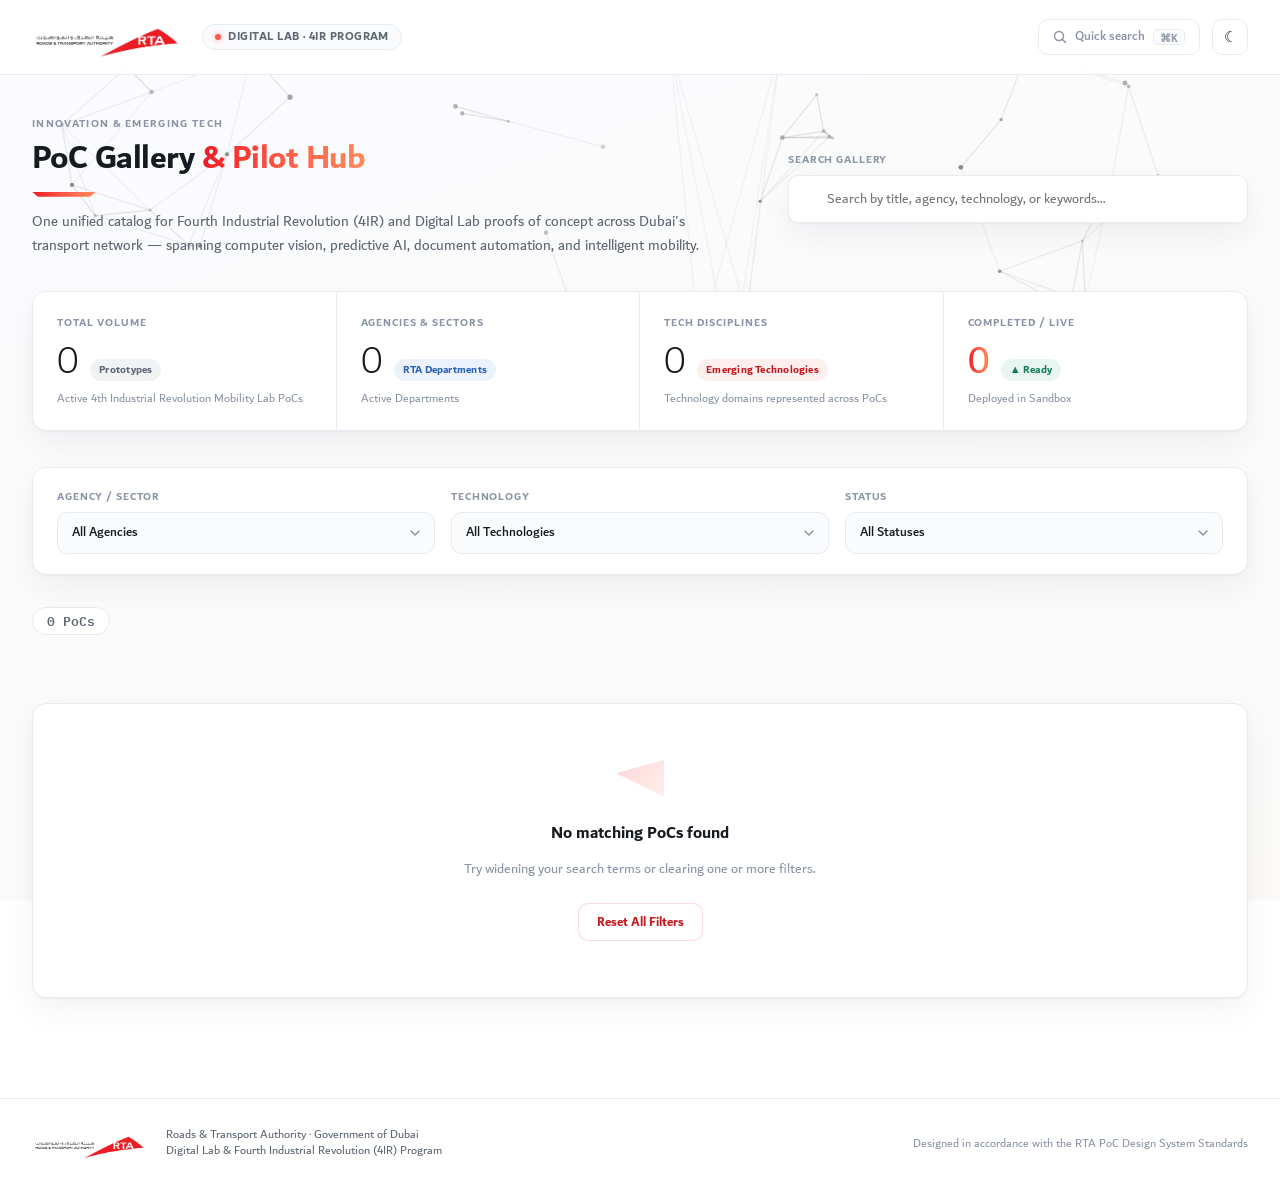
==== commit 0f7d22f3: "UI Changes and Replacing Placeholder with Animation" ====
--- a/index.html
+++ b/index.html
@@ -946,105 +946,6 @@
         </footer>
 
     </div>
-    <!-- =====================================================
-        AI CHATBOT (RTA POC ASSISTANT)
-    ===================================================== -->
-    <button
-        id="chatbot-toggle"
-        class="chatbot-toggle"
-        type="button"
-        aria-label="Open PoC Assistant"
-        title="Open PoC Assistant"
-    >
-        <span class="chatbot-sparkle">✦</span>
-        <span class="chatbot-toggle-text">Assistant</span>
-    </button>
-
-    <div
-        id="chatbot"
-        class="chatbot"
-        hidden
-    >
-        <div class="chatbot-header">
-            <div class="chatbot-header-info">
-                <div class="chatbot-avatar">
-                    ✦
-                </div>
-                <div>
-                    <h3>PoC Assistant</h3>
-                    <span>RTA Digital Lab AI Assistant</span>
-                </div>
-            </div>
-
-            <button
-                id="chatbot-close"
-                class="chatbot-close"
-                type="button"
-                aria-label="Close chatbot"
-            >
-                &times;
-            </button>
-        </div>
-
-        <div
-            id="chatbot-messages"
-            class="chatbot-messages"
-        >
-            <div class="chatbot-message assistant">
-                <div class="message-avatar">
-                    ✦
-                </div>
-                <div class="message-content">
-                    <p>
-                        Welcome to the <strong>RTA PoC Assistant</strong>.
-                    </p>
-                    <p>
-                        I can help you explore proof of concepts across agencies, search specific technologies, or explain pilot results. What would you like to explore?
-                    </p>
-                </div>
-            </div>
-        </div>
-
-        <div class="chatbot-suggestions">
-            <button
-                type="button"
-                class="chat-suggestion"
-            >
-                Which PoCs use Computer Vision?
-            </button>
-            <button
-                type="button"
-                class="chat-suggestion"
-            >
-                Show me completed pilots
-            </button>
-            <button
-                type="button"
-                class="chat-suggestion"
-            >
-                What PoCs are related to buses &amp; transit?
-            </button>
-        </div>
-
-        <form
-            id="chatbot-form"
-            class="chatbot-input-area"
-        >
-            <input
-                id="chatbot-input"
-                type="text"
-                placeholder="Ask a question about the PoC catalog…"
-                autocomplete="off"
-            >
-            <button
-                id="chatbot-send"
-                type="submit"
-                aria-label="Send message"
-            >
-                ↑
-            </button>
-        </form>
-    </div>
     <script src="js/app.js"></script>
 </body>
 </html>
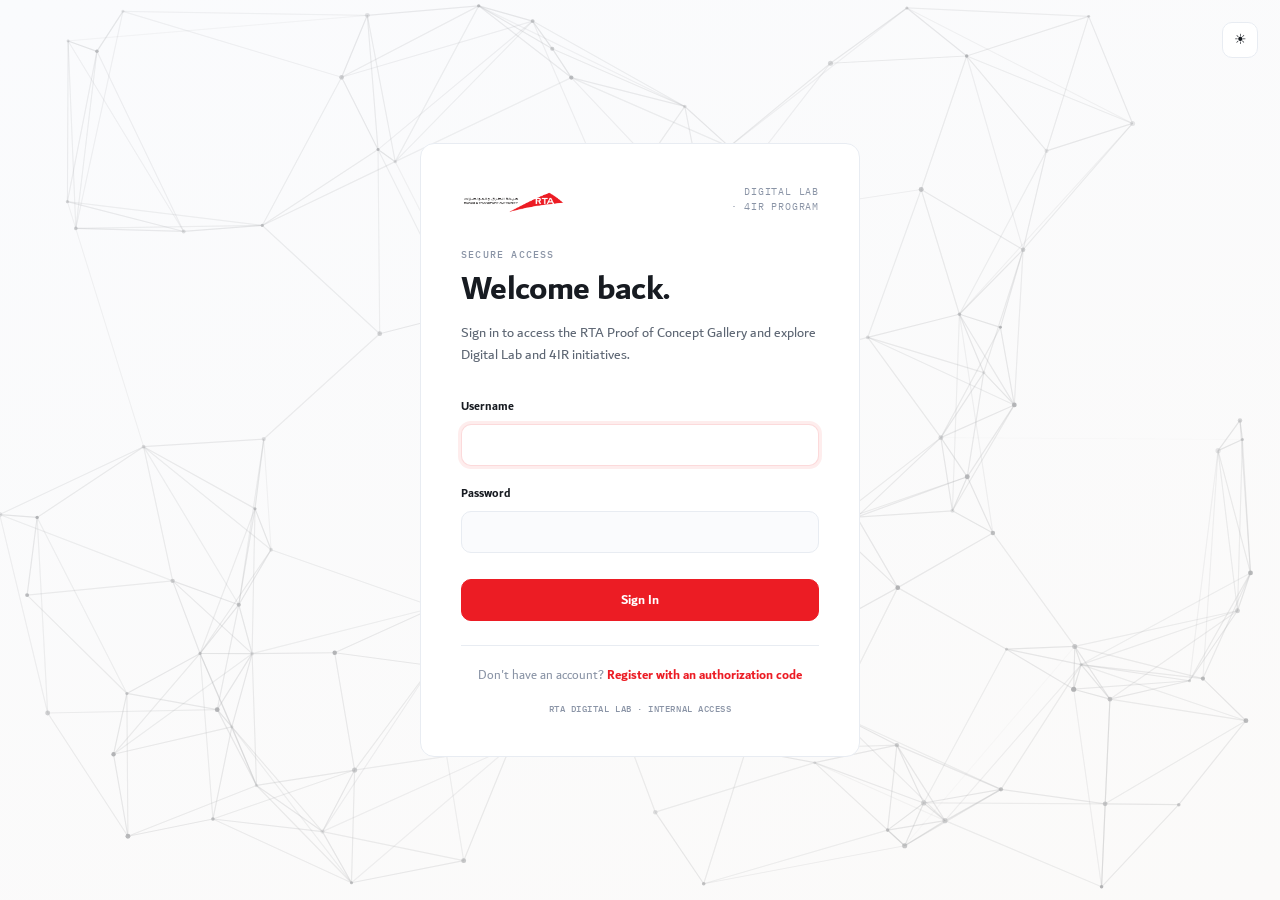
==== commit df223b20: "Adding Authentication and Improving BG Animation" ====
--- a/index.html
+++ b/index.html
@@ -24,8 +24,24 @@
 </head>
 
 <body>
+    <script>
+        (async function () {
+            try {
+                const response = await fetch("/api/auth/me", {
+                    credentials: "include"
+                });
+
+                if (!response.ok) {
+                    window.location.replace("login.html");
+                }
+            } catch (error) {
+                console.error("Authentication check failed:", error);
+                window.location.replace("login.html");
+            }
+        })();
+    </script>
     <div id="app">
-
+        <canvas class="constellation-canvas" aria-hidden="true"></canvas>
         <!-- =====================================================
             RTA APP HEADER
         ===================================================== -->
@@ -54,7 +70,9 @@
                         <span>Quick search</span>
                         <kbd class="kbd-shortcut">⌘K</kbd>
                     </div>
-
+                    <button id="logoutBtn" class="logout-btn" type="button">
+                        Logout
+                    </button>
                     <button
                         id="theme-toggle"
                         class="theme-toggle"
@@ -75,13 +93,12 @@
 
             <!-- HERO & KPI SUMMARY BAND -->
             <section class="hero-section" aria-labelledby="hero-title">
-                <canvas class="constellation-canvas" aria-hidden="true"></canvas>
                 <script>
                 (function () {
                     const canvas = document.querySelector(".constellation-canvas");
                     if (!canvas) return;
 
-                    const section = canvas.closest(".hero-section");
+                    const section = document.getElementById("app");
                     if (!section) return;
 
                     const ctx = canvas.getContext("2d", {
@@ -97,7 +114,7 @@
                     --------------------------------------------------------- */
 
                     const CONFIG = {
-                        particleDensity: 8500,
+                        particleDensity: 11000,
 
                         minParticles: 45,
                         maxParticles: 140,
@@ -134,6 +151,9 @@
 
                     let frame = 0;
                     let animationFrame = null;
+
+                    let previousWidth = 0;
+                    let previousHeight = 0;
 
                     /* ---------------------------------------------------------
                     COLORS
@@ -499,44 +519,19 @@
                     --------------------------------------------------------- */
 
                     function resize() {
-                        const rect =
-                            section.getBoundingClientRect();
-
-                        const newWidth =
-                            Math.round(rect.width);
-
-                        const newHeight =
-                            Math.round(rect.height);
-
-                        if (
-                            newWidth <= 0 ||
-                            newHeight <= 0
-                        ) {
-                            return;
-                        }
-
-                        const previousWidth = width;
-                        const previousHeight = height;
-
-                        width = newWidth;
-                        height = newHeight;
+                        width = window.innerWidth;
+                        height = window.innerHeight;
 
                         dpr = Math.min(
                             window.devicePixelRatio || 1,
                             2
                         );
 
-                        canvas.width =
-                            width * dpr;
-
-                        canvas.height =
-                            height * dpr;
-
-                        canvas.style.width =
-                            `${width}px`;
-
-                        canvas.style.height =
-                            `${height}px`;
+                        canvas.width = width * dpr;
+                        canvas.height = height * dpr;
+
+                        canvas.style.width = `${width}px`;
+                        canvas.style.height = `${height}px`;
 
                         ctx.setTransform(
                             dpr,
@@ -548,18 +543,20 @@
                         );
 
                         /*
-                        * Only recreate particles if the canvas
-                        * meaningfully changes size.
+                        * Recreate particles only when the viewport
+                        * changes meaningfully.
                         */
 
                         if (
                             particles.length === 0 ||
-                            previousWidth === 0 ||
                             Math.abs(width - previousWidth) > 150 ||
                             Math.abs(height - previousHeight) > 150
                         ) {
                             seedParticles();
                         }
+
+                        previousWidth = width;
+                        previousHeight = height;
                     }
 
                     /* ---------------------------------------------------------
@@ -619,17 +616,7 @@
                     INITIALIZATION
                     --------------------------------------------------------- */
 
-                    const resizeObserver =
-                        new ResizeObserver(resize);
-
-                    resizeObserver.observe(section);
-
-                    if (
-                        document.fonts &&
-                        document.fonts.ready
-                    ) {
-                        document.fonts.ready.then(resize);
-                    }
+                    window.addEventListener("resize", resize);
 
                     window.addEventListener(
                         "load",
@@ -654,8 +641,7 @@
                     window.addEventListener(
                         "beforeunload",
                         () => {
-                            resizeObserver.disconnect();
-
+                            window.removeEventListener("resize", resize);
                             if (animationFrame) {
                                 cancelAnimationFrame(
                                     animationFrame
--- a/css/style.css
+++ b/css/style.css
@@ -576,15 +576,83 @@
     margin-bottom: 36px;
 }
 
+/* =========================================
+   FULL-PAGE CONSTELLATION BACKGROUND
+   ========================================= */
+
+#app {
+    position: relative;
+    isolation: isolate;
+    min-height: 100vh;
+}
+
 .constellation-canvas {
-    position: absolute;
-    inset: -20% -5%;
-    width: 110%;
-    height: 140%;
-    z-index: 0;
+    position: fixed;
+    inset: 0;
+
+    width: 100%;
+    height: 100%;
+
     pointer-events: none;
-    opacity: 0.5;
-}
+
+    z-index: -2;
+
+    opacity: 0.6;
+}
+
+/*
+   Soft overlay keeps the animation subtle
+   and prevents it from competing with content.
+*/
+
+#app::before {
+    content: "";
+
+    position: fixed;
+    inset: 0;
+
+    pointer-events: none;
+
+    z-index: -1;
+
+    background:
+        radial-gradient(
+            ellipse at 50% 0%,
+            transparent 0%,
+            var(--surface-page) 78%
+        );
+
+    opacity: 0.88;
+}
+
+/* Make content sit above the background */
+
+.header,
+.main-content,
+.app-footer {
+    position: relative;
+    z-index: 1;
+}
+
+/* The hero no longer owns the canvas */
+
+.hero-section {
+    position: relative;
+    z-index: 1;
+}
+
+/* Reduced-motion users get a completely static page */
+
+@media (prefers-reduced-motion: reduce) {
+    .constellation-canvas {
+        display: none;
+    }
+
+    #app::before {
+        display: none;
+    }
+}
+
 
 [data-theme="dark"] .constellation-canvas {
     opacity: 0.5;
@@ -2479,4 +2547,58 @@
         right: 16px;
         bottom: 16px;
     }
+}
+/* ---------------------------------------------------------
+   LOGOUT BUTTON
+--------------------------------------------------------- */
+
+.logout-btn {
+    height: 36px;
+    padding: 0 14px;
+    border-radius: var(--radius-md);
+    border: 1px solid var(--border-hairline);
+    background: var(--surface-card);
+    color: var(--text-secondary);
+
+    font-family: inherit;
+    font-size: 13px;
+    font-weight: 600;
+    line-height: 1;
+
+    display: inline-flex;
+    align-items: center;
+    justify-content: center;
+    gap: 7px;
+
+    cursor: pointer;
+
+    transition:
+        background var(--trans-fast),
+        border-color var(--trans-fast),
+        color var(--trans-fast),
+        transform var(--trans-fast);
+}
+
+.logout-btn:hover {
+    background: var(--rta-red-tint);
+    border-color: var(--rta-red-border);
+    color: var(--rta-red-deep);
+    transform: translateY(-1px);
+}
+
+.logout-btn:focus-visible {
+    outline: none;
+    border-color: rgba(236, 28, 36, 0.5);
+    box-shadow:
+        0 0 0 3px rgba(236, 28, 36, 0.08);
+}
+
+.logout-btn:active {
+    transform: translateY(0);
+}
+
+.logout-btn:disabled {
+    opacity: 0.6;
+    cursor: not-allowed;
+    transform: none;
 }
